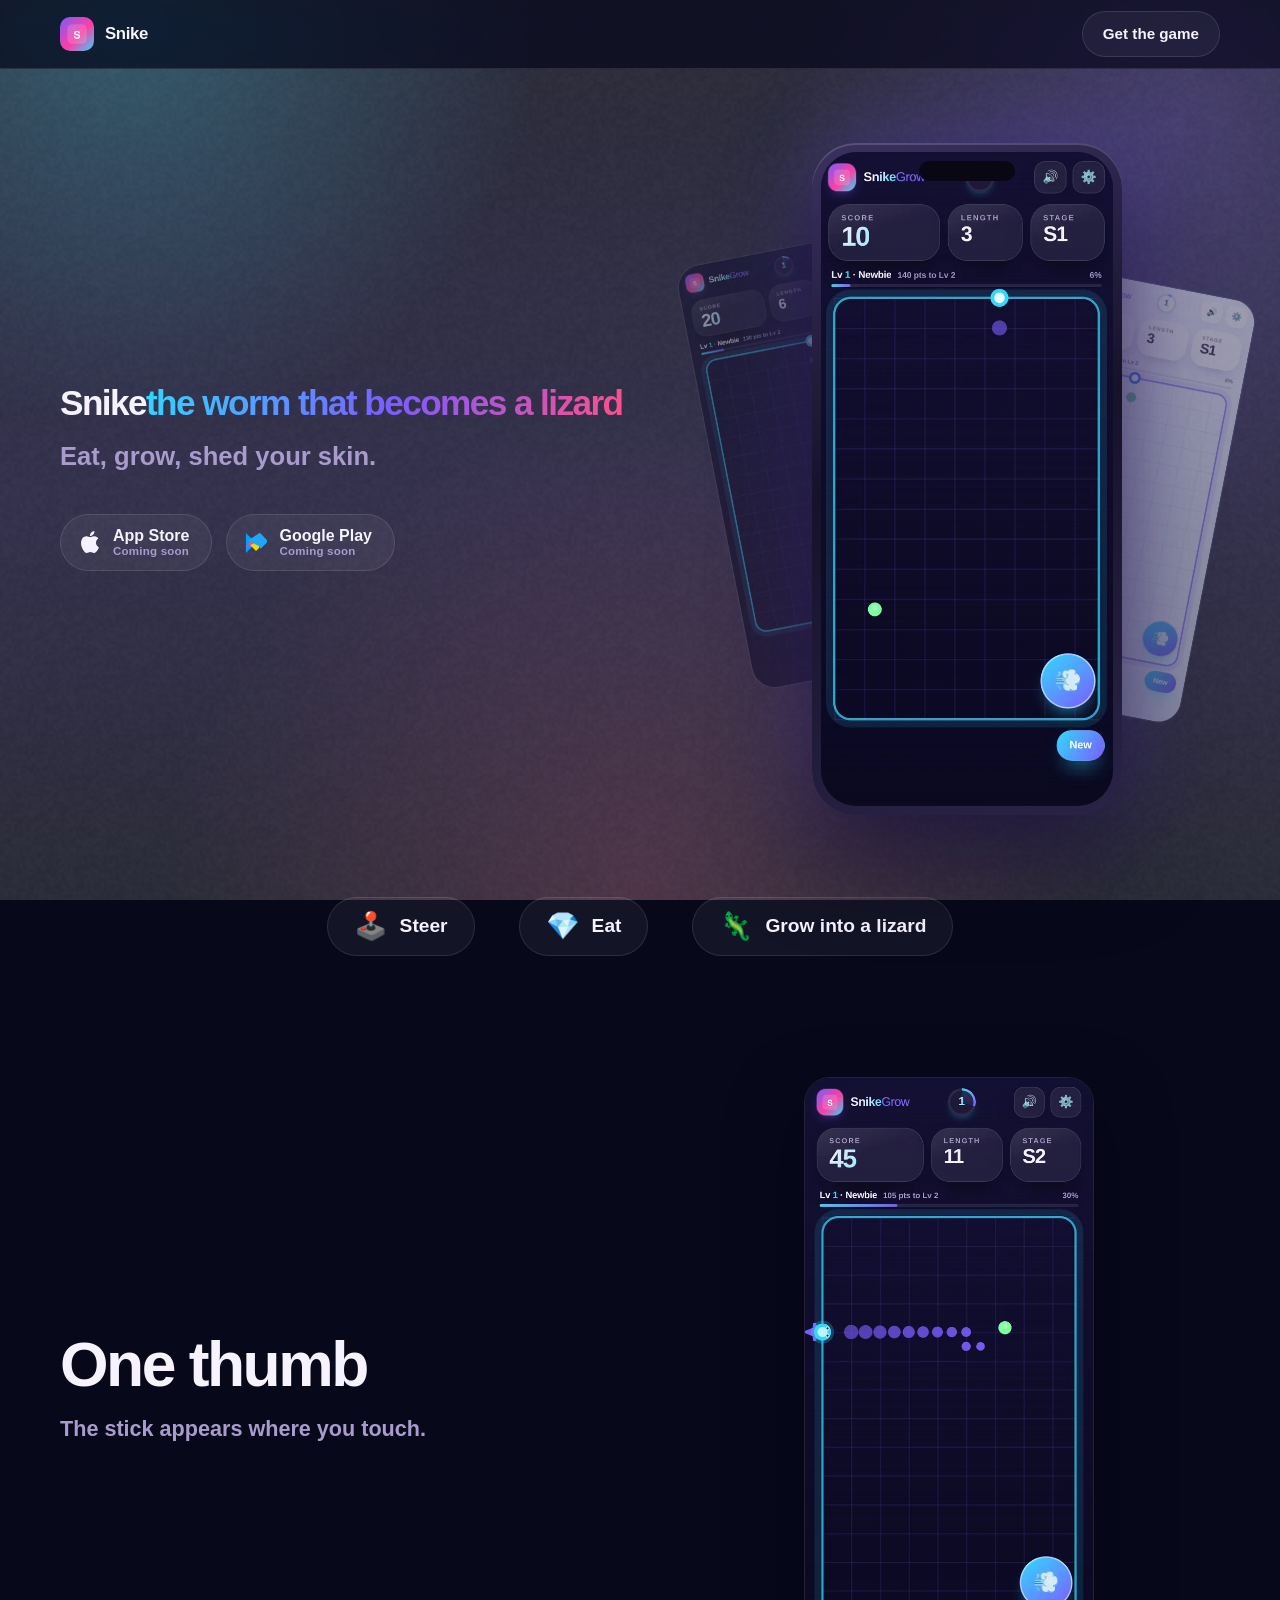
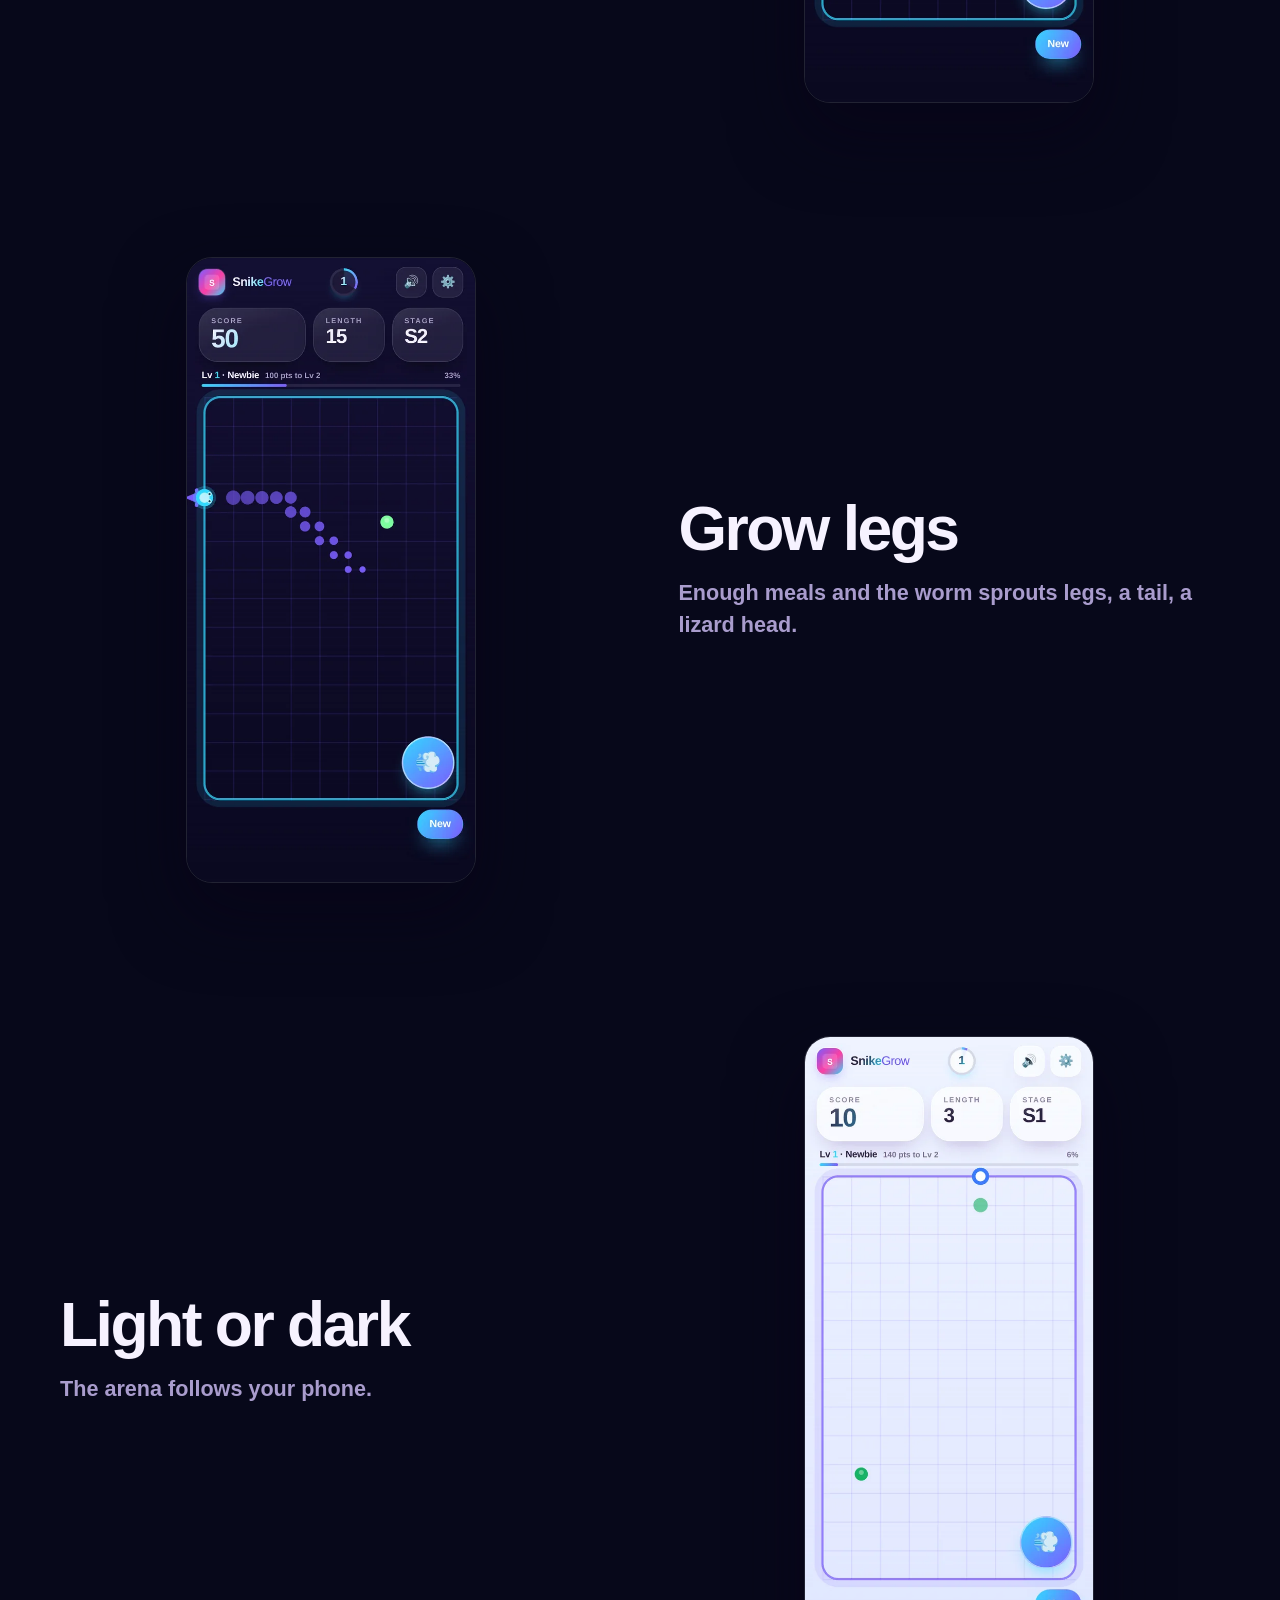
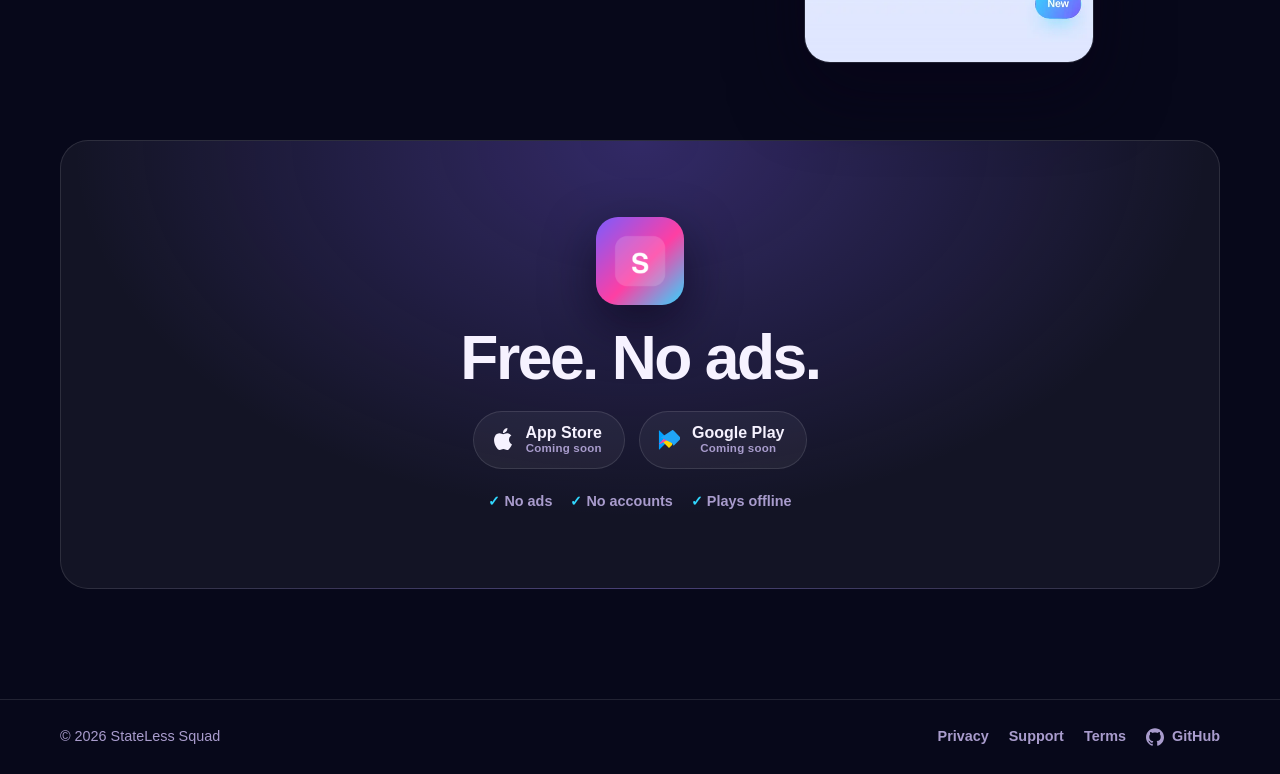
==== index.html @ 3a7db30c "site: publish Snike (from StatelessSquad/snike run 39885429679)" ====
<!doctype html>
<html lang="en" data-theme="dark">
<head>
  <meta charset="utf-8">
  <meta name="viewport" content="width=device-width, initial-scale=1, viewport-fit=cover">
  <meta name="color-scheme" content="dark">
  <title>Snike — Eat, grow, shed your skin.</title>
  <meta name="description" content="Snike. Guide a worm through the dark. Eat light to grow — and by stages sprout legs, a tail and a lizard&#39;s head. Fully offline, no accounts, no ads.">
  <meta name="keywords" content="snake game, worm, lizard, grow, arcade, offline game">
  <link rel="canonical" href="https://statelesssquad.github.io/snike-public/">
  <meta property="og:type" content="website">
  <meta property="og:title" content="Snike — Eat, grow, shed your skin.">
  <meta property="og:description" content="Snike. Guide a worm through the dark. Eat light to grow — and by stages sprout legs, a tail and a lizard&#39;s head. Fully offline, no accounts, no ads.">
  <meta property="og:image" content="https://statelesssquad.github.io/snike-public/assets/og.png">
  <meta property="og:url" content="https://statelesssquad.github.io/snike-public/">
  <meta name="twitter:card" content="summary_large_image">
  <meta name="theme-color" content="#07081a">
  <meta name="apple-mobile-web-app-title" content="Snike">
  <link rel="manifest" href="manifest.webmanifest">
  <link rel="icon" href="assets/favicon.png">
  <link rel="apple-touch-icon" href="assets/icon.png">
  <link rel="preload" as="image" href="assets/shots/hero.webp">
  <link rel="stylesheet" href="assets/style.css">
  <script type="application/ld+json">{"@context":"https://schema.org","@type":"VideoGame","name":"Snike","description":"Snike. Guide a worm through the dark. Eat light to grow — and by stages sprout legs, a tail and a lizard's head. Fully offline, no accounts, no ads.","genre":"Action","url":"https://statelesssquad.github.io/snike-public/","image":"https://statelesssquad.github.io/snike-public/assets/og.png","author":{"@type":"Organization","name":"StateLess Squad","url":"https://github.com/StatelessSquad"},"gamePlatform":["iOS","Android","Web browser"],"applicationCategory":"Game","offers":{"@type":"Offer","price":"0","priceCurrency":"USD"}}</script>
</head>
<body>
  <svg width="0" height="0" style="position:absolute" aria-hidden="true" focusable="false">
<symbol id="mark-apple" viewBox="0 0 24 24"><path fill="currentColor" d="M12.152 6.896c-.948 0-2.415-1.078-3.96-1.04-2.04.027-3.91 1.183-4.961 3.014-2.117 3.675-.546 9.103 1.519 12.09 1.013 1.454 2.208 3.09 3.792 3.039 1.52-.065 2.09-.987 3.935-.987 1.831 0 2.35.987 3.96.948 1.637-.026 2.676-1.48 3.676-2.948 1.156-1.688 1.636-3.325 1.662-3.415-.039-.013-3.182-1.221-3.22-4.857-.026-3.04 2.48-4.494 2.597-4.559-1.429-2.09-3.623-2.324-4.39-2.376-2-.156-3.675 1.09-4.61 1.09zM15.53 3.83c.843-1.012 1.4-2.427 1.245-3.83-1.207.052-2.662.805-3.532 1.818-.78.896-1.454 2.338-1.273 3.714 1.338.104 2.715-.688 3.559-1.701"/></symbol>
<symbol id="mark-play" viewBox="0 0 24 24"><path fill="#00A0FF" d="M1.1 1.4C1 1.7 1 2.1 1 2.6v18.8c0 .5 0 .9.1 1.2l.1.1L12 12l.1-.1L1.2 1.3l-.1.1z"/><path fill="#FFD400" d="M15.1 8.4l-3.1-3.1-.1.1L4.3 13l.1.1 7.6 7.6 3.1-3.1c.8-.8.8-2 0-2.8l-3-2.7z"/><path fill="#F342A9" d="M15.1 8.4L12 5.3 1.1 16.2c.2.2.4.3.7.5l11.2-6.3 2.1-2z"/><path fill="#20A5F7" d="M15.1 15.2L3.9 9.9c-.3-.2-.5-.3-.7-.5L15 1.6c.9-.8 1.6-.5 2 .1l6.9 6.9c.8.8.8 2 0 2.8l-6.8 6.8z"/></symbol>
<symbol id="mark-web" viewBox="0 0 24 24"><path fill="currentColor" d="M12 2a10 10 0 1 0 0 20 10 10 0 0 0 0-20Zm6.9 6h-3a15.7 15.7 0 0 0-1.4-3.6A8 8 0 0 1 18.9 8ZM12 4.1c.8 1.1 1.5 2.4 1.9 3.9h-3.8c.4-1.5 1.1-2.8 1.9-3.9ZM4.3 14a8.2 8.2 0 0 1 0-4h3.4a16.5 16.5 0 0 0 0 4H4.3Zm.8 2h3a15.7 15.7 0 0 0 1.4 3.6A8 8 0 0 1 5.1 16Zm3-8h-3a8 8 0 0 1 4.4-3.6A15.7 15.7 0 0 0 8.1 8ZM12 19.9c-.8-1.1-1.5-2.4-1.9-3.9h3.8c-.4 1.5-1.1 2.8-1.9 3.9Zm2.3-5.9H9.7a14.7 14.7 0 0 1 0-4h4.6a14.7 14.7 0 0 1 0 4Zm.3 5.6a15.7 15.7 0 0 0 1.4-3.6h3a8 8 0 0 1-4.4 3.6Zm1.7-5.6a16.5 16.5 0 0 0 0-4h3.4a8.2 8.2 0 0 1 0 4h-3.4Z"/></symbol>
<symbol id="mark-github" viewBox="0 0 24 24"><path fill="currentColor" d="M12 .297c-6.63 0-12 5.373-12 12 0 5.303 3.438 9.8 8.205 11.385.6.113.82-.258.82-.577 0-.285-.01-1.04-.015-2.04-3.338.724-4.042-1.61-4.042-1.61C4.422 18.07 3.633 17.7 3.633 17.7c-1.087-.744.084-.729.084-.729 1.205.084 1.838 1.236 1.838 1.236 1.07 1.835 2.809 1.305 3.495.998.108-.776.417-1.305.76-1.605-2.665-.3-5.466-1.332-5.466-5.93 0-1.31.465-2.38 1.235-3.22-.135-.303-.54-1.523.105-3.176 0 0 1.005-.322 3.3 1.23.96-.267 1.98-.399 3-.405 1.02.006 2.04.138 3 .405 2.28-1.552 3.285-1.23 3.285-1.23.645 1.653.24 2.873.12 3.176.765.84 1.23 1.91 1.23 3.22 0 4.61-2.805 5.625-5.475 5.92.42.36.81 1.096.81 2.22 0 1.606-.015 2.896-.015 3.286 0 .315.21.69.825.57C20.565 22.092 24 17.592 24 12.297c0-6.627-5.373-12-12-12"/></symbol>
</svg>
  <div class="aurora" aria-hidden="true"></div>
  <div class="grain" aria-hidden="true"></div>
  <header class="nav">
    <div class="wrap">
      <a class="logo" href="./">
        <img src="assets/icon.png" alt="" width="34" height="34">
        Snike
      </a>
      <a class="btn btn-ghost" href="#get">Get the game</a>
    </div>
  </header>
  <main id="top"><section class="hero">
    <div class="wrap">
      <div class="hero-copy">
        <h1 style="--chars:35">Snike<span class="grad">the worm that becomes a lizard</span></h1>
        <p class="lede">Eat, grow, shed your skin.</p>
        <div class="stores">
    <span class="store"><svg class="mark mark-apple" aria-hidden="true"><use href="#mark-apple"/></svg><span>App Store<small>Coming soon</small></span></span>
    <span class="store"><svg class="mark" aria-hidden="true"><use href="#mark-play"/></svg><span>Google Play<small>Coming soon</small></span></span>
    
  </div>
      </div>
      <div class="hero-media">
        <img class="peek peek-l" src="assets/shots/peek-l.webp" alt="" width="560" height="1214" loading="lazy" decoding="async">
        <img class="peek peek-r" src="assets/shots/peek-r.webp" alt="" width="560" height="1214" loading="lazy" decoding="async">
        <div class="phone">
          <span class="notch" aria-hidden="true"></span>
          <img class="screen" src="assets/shots/hero.webp" alt="Snike" width="560" height="1214" fetchpriority="high">
        </div>
      </div>
    </div>
  </section><section class="rules" aria-label="How to play">
    <div class="wrap">
      <div class="rule reveal"><span aria-hidden="true">🕹️</span> Steer</div><div class="rule reveal"><span aria-hidden="true">💎</span> Eat</div><div class="rule reveal"><span aria-hidden="true">🦎</span> Grow into a lizard</div>
    </div>
  </section><section class="feature">
      <div class="wrap">
        <div class="feature-copy reveal">
          <h2>One thumb</h2>
          <p>The stick appears where you touch.</p>
        </div>
        <div class="feature-art reveal">
          <div class="single"><img src="assets/shots/arena.webp" alt="One thumb" width="560" height="1214" loading="lazy" decoding="async"></div>
        </div>
      </div>
    </section><section class="feature feature-flip">
      <div class="wrap">
        <div class="feature-copy reveal">
          <h2>Grow legs</h2>
          <p>Enough meals and the worm sprouts legs, a tail, a lizard head.</p>
        </div>
        <div class="feature-art reveal">
          <div class="single"><img src="assets/shots/lizard3.webp" alt="Grow legs" width="560" height="1214" loading="lazy" decoding="async"></div>
        </div>
      </div>
    </section><section class="feature">
      <div class="wrap">
        <div class="feature-copy reveal">
          <h2>Light or dark</h2>
          <p>The arena follows your phone.</p>
        </div>
        <div class="feature-art reveal">
          <div class="single"><img src="assets/shots/light.webp" alt="Light or dark" width="560" height="1214" loading="lazy" decoding="async"></div>
        </div>
      </div>
    </section><section id="get" class="get">
    <div class="wrap reveal">
      <img src="assets/icon.png" alt="" width="88" height="88">
      <h2>Free. No ads.</h2>
      
      <div class="stores">
    <span class="store"><svg class="mark mark-apple" aria-hidden="true"><use href="#mark-apple"/></svg><span>App Store<small>Coming soon</small></span></span>
    <span class="store"><svg class="mark" aria-hidden="true"><use href="#mark-play"/></svg><span>Google Play<small>Coming soon</small></span></span>
    
  </div>
      <ul class="promises"><li>No ads</li><li>No accounts</li><li>Plays offline</li></ul>
    </div>
  </section></main>
  <footer>
    <div class="wrap">
      <span>&copy; 2026 StateLess Squad</span>
      <nav aria-label="Legal">
        <a href="privacy/">Privacy</a>
        <a href="support/">Support</a>
        <a href="terms/">Terms</a>
        <a href="https://github.com/StatelessSquad/snike-public"><svg class="mark" aria-hidden="true"><use href="#mark-github"/></svg>GitHub</a>
      </nav>
    </div>
  </footer>
  <script src="assets/app.js" defer></script>
</body>
</html>
---- assets/style.css ----
/* The product page — StateLess-Cube's public page, as a template.
 *
 * The same lessons as the games apply: no blur filters on big surfaces, no
 * animated shadows, motion on the compositor only (transform / opacity).
 * The generator writes the game's colours into the tokens at the top.
 */

:root {
  --accent: #31d8ff;
  --accent2: #7c5cff;
  --accent3: #ff4f8b;
  --grad: linear-gradient(110deg, var(--accent), var(--accent2) 52%, var(--accent3));
  --radius: 28px;
  --ease: cubic-bezier(0.2, 0.8, 0.2, 1);
  --max: 1160px;
  --pad: clamp(20px, 5vw, 40px);
  --bg: #07081a;
  --bg2: #141038;
  --surface: rgba(255, 255, 255, 0.05);
  --surface-2: rgba(255, 255, 255, 0.1);
  --border: rgba(255, 255, 255, 0.11);
  --text: #f6f2ff;
  --text-2: #ddd6f3;
  --muted: #a99ccd;
  --shadow: rgba(8, 4, 24, 0.6);
  --phone: linear-gradient(160deg, #3b3160, #16122a 45%, #2a2347);
  --glow: 32%;
  --grain: 0.3;
  color-scheme: dark;
}

* {
  box-sizing: border-box;
  margin: 0;
  padding: 0;
}

html {
  scroll-behavior: smooth;
  overflow-x: clip;
}

body {
  font-family:
    ui-rounded, "SF Pro Rounded", -apple-system, BlinkMacSystemFont, "Segoe UI", Inter, Roboto, Arial,
    sans-serif;
  background: var(--bg);
  color: var(--text);
  line-height: 1.5;
  -webkit-font-smoothing: antialiased;
  overflow-x: hidden;
}

img,
video,
svg {
  display: block;
  max-width: 100%;
}

img {
  height: auto;
}

a {
  color: inherit;
  text-decoration: none;
}

/* -- ambient backdrop (gradients only, no blur filters) ------------------ */

.aurora {
  position: fixed;
  inset: 0;
  z-index: -2;
  pointer-events: none;
  background:
    radial-gradient(
      52vw 52vw at 10% 2%,
      color-mix(in srgb, var(--accent) var(--glow), transparent),
      transparent 62%
    ),
    radial-gradient(
      48vw 48vw at 92% 14%,
      color-mix(in srgb, var(--accent2) var(--glow), transparent),
      transparent 64%
    ),
    radial-gradient(
      56vw 56vw at 50% 98%,
      color-mix(in srgb, var(--accent3) calc(var(--glow) * 0.6), transparent),
      transparent 66%
    ),
    linear-gradient(180deg, var(--bg), var(--bg2) 55%, var(--bg));
}

.grain {
  position: fixed;
  inset: 0;
  z-index: -1;
  pointer-events: none;
  opacity: var(--grain);
  background-image: url("grain.png");
  background-size: 180px;
}

.wrap {
  width: min(100% - (var(--pad) * 2), var(--max));
  margin-inline: auto;
}

.narrow {
  --max: 760px;
}

/* -- nav ----------------------------------------------------------------- */

.nav {
  position: sticky;
  top: 0;
  z-index: 20;
  background: color-mix(in srgb, var(--bg) 72%, transparent);
  backdrop-filter: saturate(150%) blur(14px);
  -webkit-backdrop-filter: saturate(150%) blur(14px);
  border-bottom: 1px solid var(--border);
}

.nav .wrap {
  display: flex;
  align-items: center;
  justify-content: space-between;
  gap: 16px;
  height: 68px;
}

.logo {
  display: inline-flex;
  align-items: center;
  gap: 11px;
  font-weight: 800;
  font-size: 1.05rem;
  letter-spacing: -0.02em;
}

.logo img {
  border-radius: 10px;
}

.btn {
  display: inline-flex;
  align-items: center;
  gap: 9px;
  padding: 11px 20px;
  border-radius: 999px;
  font-weight: 700;
  font-size: 0.95rem;
  border: 1px solid var(--border);
  background: var(--surface);
  color: var(--text);
  transition:
    transform 0.2s var(--ease),
    background 0.2s var(--ease);
}

.btn:hover {
  transform: translateY(-2px);
  background: var(--surface-2);
}

/* -- store buttons ------------------------------------------------------- */

.stores {
  display: flex;
  flex-wrap: wrap;
  gap: 14px;
}

.store {
  display: inline-flex;
  align-items: center;
  gap: 12px;
  padding: 12px 22px 12px 18px;
  border-radius: 999px;
  border: 1px solid var(--border);
  background: var(--surface);
  font-weight: 700;
  line-height: 1.15;
  transition:
    transform 0.2s var(--ease),
    background 0.2s var(--ease);
}

a.store:hover {
  transform: translateY(-2px);
  background: var(--surface-2);
}

.store small {
  display: block;
  font-weight: 600;
  font-size: 0.72rem;
  letter-spacing: 0.02em;
  color: var(--muted);
}

.mark {
  width: 22px;
  height: 22px;
  flex: none;
}

.mark-apple {
  margin-top: -2px;
}

/* -- hero ---------------------------------------------------------------- */

.hero {
  padding: clamp(36px, 6vw, 74px) 0 clamp(20px, 3vw, 40px);
  overflow-x: clip;
}

.hero .wrap {
  display: grid;
  grid-template-columns: 1fr minmax(280px, 0.86fr);
  align-items: center;
  gap: clamp(28px, 5vw, 70px);
}

.hero-copy {
  min-width: 0;
}

h1 {
  font-size: clamp(2.6rem, 7.4vw, 6rem);
}

/* The wordmark fits its column whatever the name's length: ~0.56em a letter. */
.hero h1 {
  font-size: clamp(2.2rem, min(7.4vw, calc(min(46vw, 560px) / (var(--chars, 8) * 0.56))), 6rem);
  font-weight: 800;
  line-height: 0.94;
  letter-spacing: -0.045em;
  text-wrap: balance;
}

.grad {
  background: var(--grad);
  -webkit-background-clip: text;
  background-clip: text;
  color: transparent;
}

.lede {
  margin-top: 18px;
  font-size: clamp(1.15rem, 2.2vw, 1.6rem);
  font-weight: 600;
  color: var(--muted);
  text-wrap: pretty;
}

.hero .stores {
  margin-top: clamp(26px, 4vw, 38px);
}

.hero-media {
  position: relative;
  display: flex;
  justify-content: center;
}

.phone {
  position: relative;
  width: clamp(230px, 27vw, 310px);
  aspect-ratio: 9 / 19.5;
  border-radius: 44px;
  padding: 9px;
  background: var(--phone);
  box-shadow:
    0 2px 0 rgba(255, 255, 255, 0.16) inset,
    0 40px 90px var(--shadow),
    0 0 90px color-mix(in srgb, var(--accent2) 35%, transparent);
  animation: float 7s ease-in-out infinite;
}

.phone video,
.phone .screen {
  width: 100%;
  height: 100%;
  object-fit: cover;
  object-position: top;
  border-radius: 36px;
  background: var(--bg2);
}

.notch {
  position: absolute;
  top: 18px;
  left: 50%;
  transform: translateX(-50%);
  width: 31%;
  height: 20px;
  border-radius: 999px;
  background: #0a0714;
  z-index: 2;
}

.video-play {
  position: absolute;
  left: 50%;
  bottom: 22px;
  transform: translateX(-50%);
  display: inline-flex;
  align-items: center;
  gap: 8px;
  padding: 10px 18px;
  border: 0;
  border-radius: 999px;
  background: var(--grad);
  color: #fff;
  font: inherit;
  font-weight: 700;
  cursor: pointer;
}

.video-play[hidden] {
  display: none;
}

.peek {
  position: absolute;
  top: 50%;
  width: clamp(130px, 17vw, 200px);
  border-radius: 24px;
  border: 1px solid var(--border);
  opacity: 0.5;
  pointer-events: none;
}

.peek-l {
  left: 0;
  transform: translateY(-54%) rotate(-11deg);
}

.peek-r {
  right: 0;
  transform: translateY(-46%) rotate(11deg);
}

@keyframes float {
  50% {
    transform: translateY(-14px);
  }
}

/* -- the rules, in three words ------------------------------------------- */

.rules {
  padding: clamp(24px, 4vw, 44px) 0;
}

.rules .wrap {
  display: flex;
  flex-wrap: wrap;
  justify-content: center;
  gap: clamp(14px, 4vw, 44px);
}

.rule {
  display: inline-flex;
  align-items: center;
  gap: 12px;
  padding: 14px 26px;
  border-radius: 999px;
  border: 1px solid var(--border);
  background: var(--surface);
  font-size: clamp(1rem, 2vw, 1.2rem);
  font-weight: 700;
}

.rule span {
  font-size: 1.4em;
  line-height: 1;
}

/* -- feature blocks ------------------------------------------------------ */

.feature {
  padding: clamp(44px, 6vw, 84px) 0;
}

.feature .wrap {
  display: grid;
  grid-template-columns: 1fr 1fr;
  align-items: center;
  gap: clamp(30px, 6vw, 80px);
}

.feature-flip .feature-copy {
  order: 2;
}

h2 {
  font-size: clamp(2rem, 5.4vw, 3.9rem);
  font-weight: 800;
  line-height: 1;
  letter-spacing: -0.04em;
  text-wrap: balance;
}

.feature-copy p {
  margin-top: 16px;
  font-size: clamp(1.05rem, 2vw, 1.35rem);
  font-weight: 600;
  color: var(--muted);
}

.feature-art {
  display: flex;
  justify-content: center;
  min-width: 0;
}

.single img,
.fan img {
  border-radius: 26px;
  border: 1px solid var(--border);
  box-shadow: 0 30px 70px var(--shadow);
}

.single img {
  width: clamp(210px, 25vw, 290px);
}

.fan {
  position: relative;
  display: flex;
  justify-content: center;
  align-items: center;
  max-width: 100%;
}

/* The overlap is margin, not transform, so the row really is this narrow. */
.fan img {
  width: clamp(132px, 15.5vw, 195px);
}

.fan img:first-child {
  transform: rotate(-9deg);
  margin-right: clamp(-54px, -4.2vw, -30px);
  z-index: 1;
}

.fan img:nth-child(2) {
  position: relative;
  z-index: 3;
}

.fan img:last-child {
  transform: rotate(9deg);
  margin-left: clamp(-54px, -4.2vw, -30px);
  z-index: 2;
}

.section-title {
  font-size: clamp(1.6rem, 3.6vw, 2.6rem);
  text-align: center;
  margin-bottom: clamp(20px, 3vw, 32px);
}

/* -- the worlds shelf ---------------------------------------------------- */

.worlds {
  padding: clamp(20px, 4vw, 40px) 0 clamp(50px, 8vw, 90px);
}

.shelf {
  display: grid;
  grid-template-columns: repeat(var(--narrow, 3), 1fr);
  gap: 12px;
}

@media (min-width: 1000px) {
  .shelf {
    grid-template-columns: repeat(var(--wide, 9), 1fr);
  }
}

.world {
  display: flex;
  flex-direction: column;
  align-items: center;
  gap: 10px;
  padding: 18px 10px;
  border-radius: 22px;
  border: 1px solid var(--border);
  background: var(--surface);
  font-weight: 700;
  font-size: 0.95rem;
  text-align: center;
  transition:
    transform 0.2s var(--ease),
    background 0.2s var(--ease);
}

.world:hover {
  transform: translateY(-4px);
  background: var(--surface-2);
}

.dot {
  display: grid;
  place-items: center;
  width: 46px;
  height: 46px;
  border-radius: 15px;
  font-size: 1.3rem;
  color: #130d24;
  box-shadow: 0 8px 20px var(--shadow);
}

/* -- modes ----------------------------------------------------------------- */

.modes {
  padding: clamp(30px, 5vw, 60px) 0;
}

.mode-grid {
  display: grid;
  grid-template-columns: repeat(auto-fit, minmax(220px, 1fr));
  gap: 14px;
}

.mode {
  padding: 24px;
  border-radius: var(--radius);
  border: 1px solid var(--border);
  background: var(--surface);
}

.mode-icon {
  font-size: 2rem;
}

.mode h3 {
  margin-top: 10px;
  font-size: 1.25rem;
  letter-spacing: -0.02em;
}

.mode p {
  margin-top: 6px;
  color: var(--muted);
  font-weight: 600;
}

/* -- get it -------------------------------------------------------------- */

.get {
  padding: 0 0 clamp(60px, 9vw, 110px);
}

.get .wrap {
  display: flex;
  flex-direction: column;
  align-items: center;
  gap: 22px;
  padding: clamp(42px, 7vw, 76px) var(--pad);
  border-radius: var(--radius);
  border: 1px solid var(--border);
  background:
    radial-gradient(70% 120% at 50% 0%, color-mix(in srgb, var(--accent2) 30%, transparent), transparent 70%),
    var(--surface);
  text-align: center;
}

.get img {
  border-radius: 22px;
  box-shadow: 0 20px 50px var(--shadow);
}

.get-line {
  margin-top: -8px;
  color: var(--muted);
  font-weight: 600;
  font-size: 1.1rem;
}

.get .stores {
  justify-content: center;
}

.promises {
  display: flex;
  flex-wrap: wrap;
  justify-content: center;
  gap: 8px 18px;
  list-style: none;
  color: var(--muted);
  font-weight: 700;
  font-size: 0.9rem;
}

.promises li::before {
  content: "✓ ";
  color: var(--accent);
}

/* -- questions and the legal pages ------------------------------------------ */

.faq {
  padding: 0 0 clamp(50px, 8vw, 90px);
}

.faq .wrap {
  max-width: 760px;
}

details {
  border-bottom: 1px solid var(--border);
  padding: 16px 0;
}

summary {
  cursor: pointer;
  font-weight: 750;
  font-size: 1.05rem;
  list-style: none;
}

summary::-webkit-details-marker {
  display: none;
}

summary::after {
  content: "+";
  float: right;
  color: var(--muted);
  font-weight: 600;
}

details[open] summary::after {
  content: "−";
}

details p {
  margin-top: 8px;
  color: var(--muted);
  font-weight: 550;
}

.legal {
  padding: clamp(40px, 7vw, 90px) 0 clamp(60px, 9vw, 110px);
}

.legal h1 {
  font-size: clamp(2.2rem, 6vw, 3.6rem);
}

.legal h2 {
  font-size: 1.35rem;
  letter-spacing: -0.02em;
  margin-top: 34px;
}

.legal p,
.legal li {
  margin-top: 10px;
  color: var(--text-2);
  font-size: 1.02rem;
  max-width: 66ch;
}

.legal ul {
  padding-left: 1.2em;
}

.legal a,
.legal summary + p a {
  color: var(--accent);
  font-weight: 700;
  text-decoration: underline;
  text-underline-offset: 3px;
}

.legal details {
  margin-top: 6px;
}

.eyebrow {
  font-size: 0.78rem;
  font-weight: 800;
  letter-spacing: 0.14em;
  text-transform: uppercase;
  color: var(--muted);
  margin-bottom: 12px;
}

/* -- footer -------------------------------------------------------------- */

footer {
  border-top: 1px solid var(--border);
  padding: 26px 0;
  color: var(--muted);
  font-size: 0.9rem;
}

footer .wrap {
  display: flex;
  align-items: center;
  justify-content: space-between;
  gap: 16px;
}

footer nav {
  display: flex;
  flex-wrap: wrap;
  gap: 8px 20px;
}

footer a {
  display: inline-flex;
  align-items: center;
  gap: 8px;
  font-weight: 700;
}

footer a:hover {
  color: var(--text);
}

footer .mark {
  width: 18px;
  height: 18px;
}

a:focus-visible,
button:focus-visible,
summary:focus-visible {
  outline: 2px solid var(--accent);
  outline-offset: 3px;
  border-radius: 8px;
}

/* -- reveal on scroll (only hidden when JS can bring it back) ------------ */

.js .reveal {
  opacity: 0;
  transform: translateY(20px);
}

.js .reveal.in {
  opacity: 1;
  transform: none;
  transition:
    opacity 0.7s var(--ease),
    transform 0.7s var(--ease);
}

/* -- narrow screens ------------------------------------------------------ */

@media (max-width: 900px) {
  .hero .wrap,
  .feature .wrap {
    grid-template-columns: 1fr;
    text-align: center;
  }

  .hero .stores,
  .rules .wrap {
    justify-content: center;
  }

  .hero-copy {
    display: flex;
    flex-direction: column;
    align-items: center;
  }

  .hero h1 {
    font-size: clamp(2rem, calc((100vw - 48px) / (var(--chars, 8) * 0.56)), 4.4rem);
  }

  .hero-media {
    margin-top: 10px;
  }

  .feature-flip .feature-copy {
    order: 0;
  }

  .phone {
    width: clamp(240px, 62vw, 300px);
  }

  .peek {
    width: clamp(120px, 30vw, 170px);
  }

  .single img {
    width: clamp(200px, 58vw, 280px);
  }

  .fan img {
    width: 30vw;
    max-width: 180px;
  }

  .fan img:first-child {
    margin-right: -6vw;
  }

  .fan img:last-child {
    margin-left: -6vw;
  }

  footer .wrap {
    flex-direction: column;
  }
}

@media (max-width: 420px) {
  .peek {
    display: none;
  }

  .rules .wrap {
    gap: 9px;
  }

  .rule {
    padding: 12px 15px;
    gap: 7px;
    font-size: 0.95rem;
  }

  .rule span {
    font-size: 1.2em;
  }

  .store {
    flex: 1 1 100%;
    justify-content: center;
  }
}

@media (prefers-reduced-motion: reduce) {
  html {
    scroll-behavior: auto;
  }

  .phone {
    animation: none;
  }

  * {
    transition-duration: 0.01ms !important;
  }
}
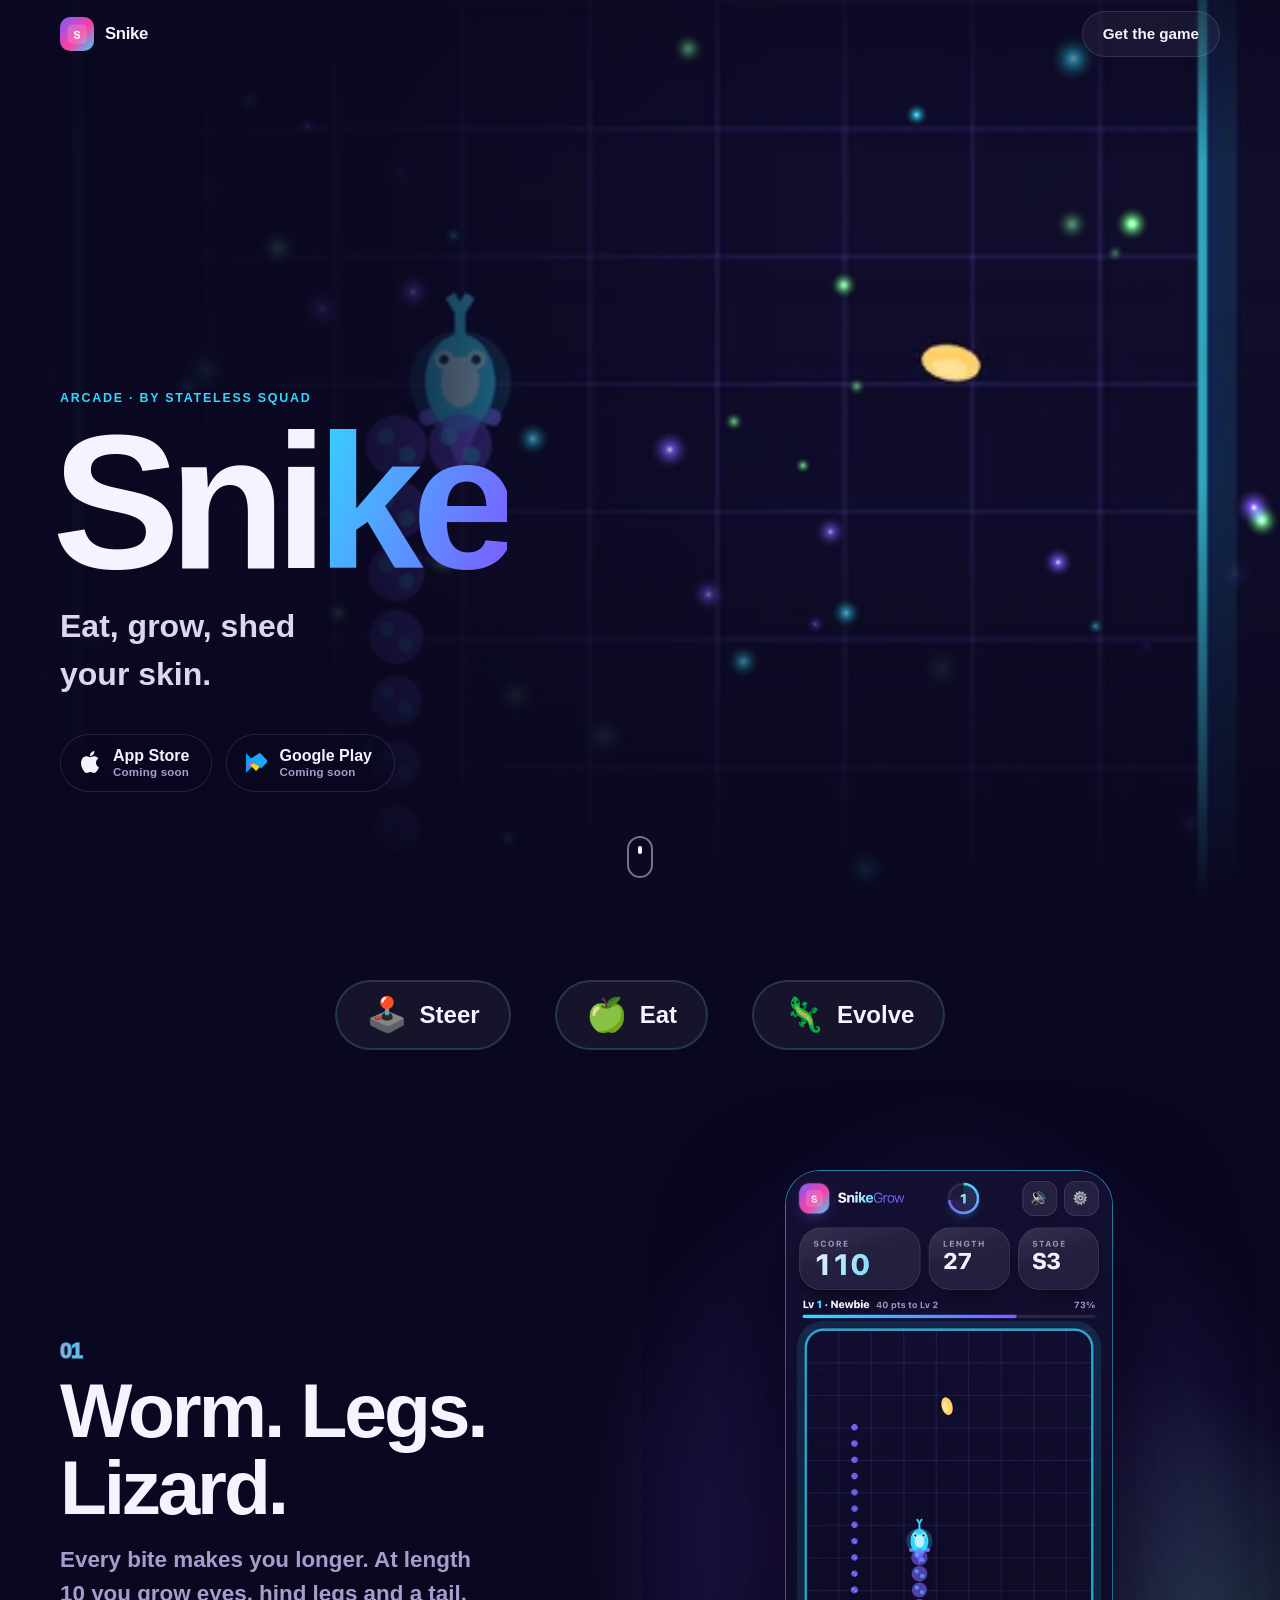
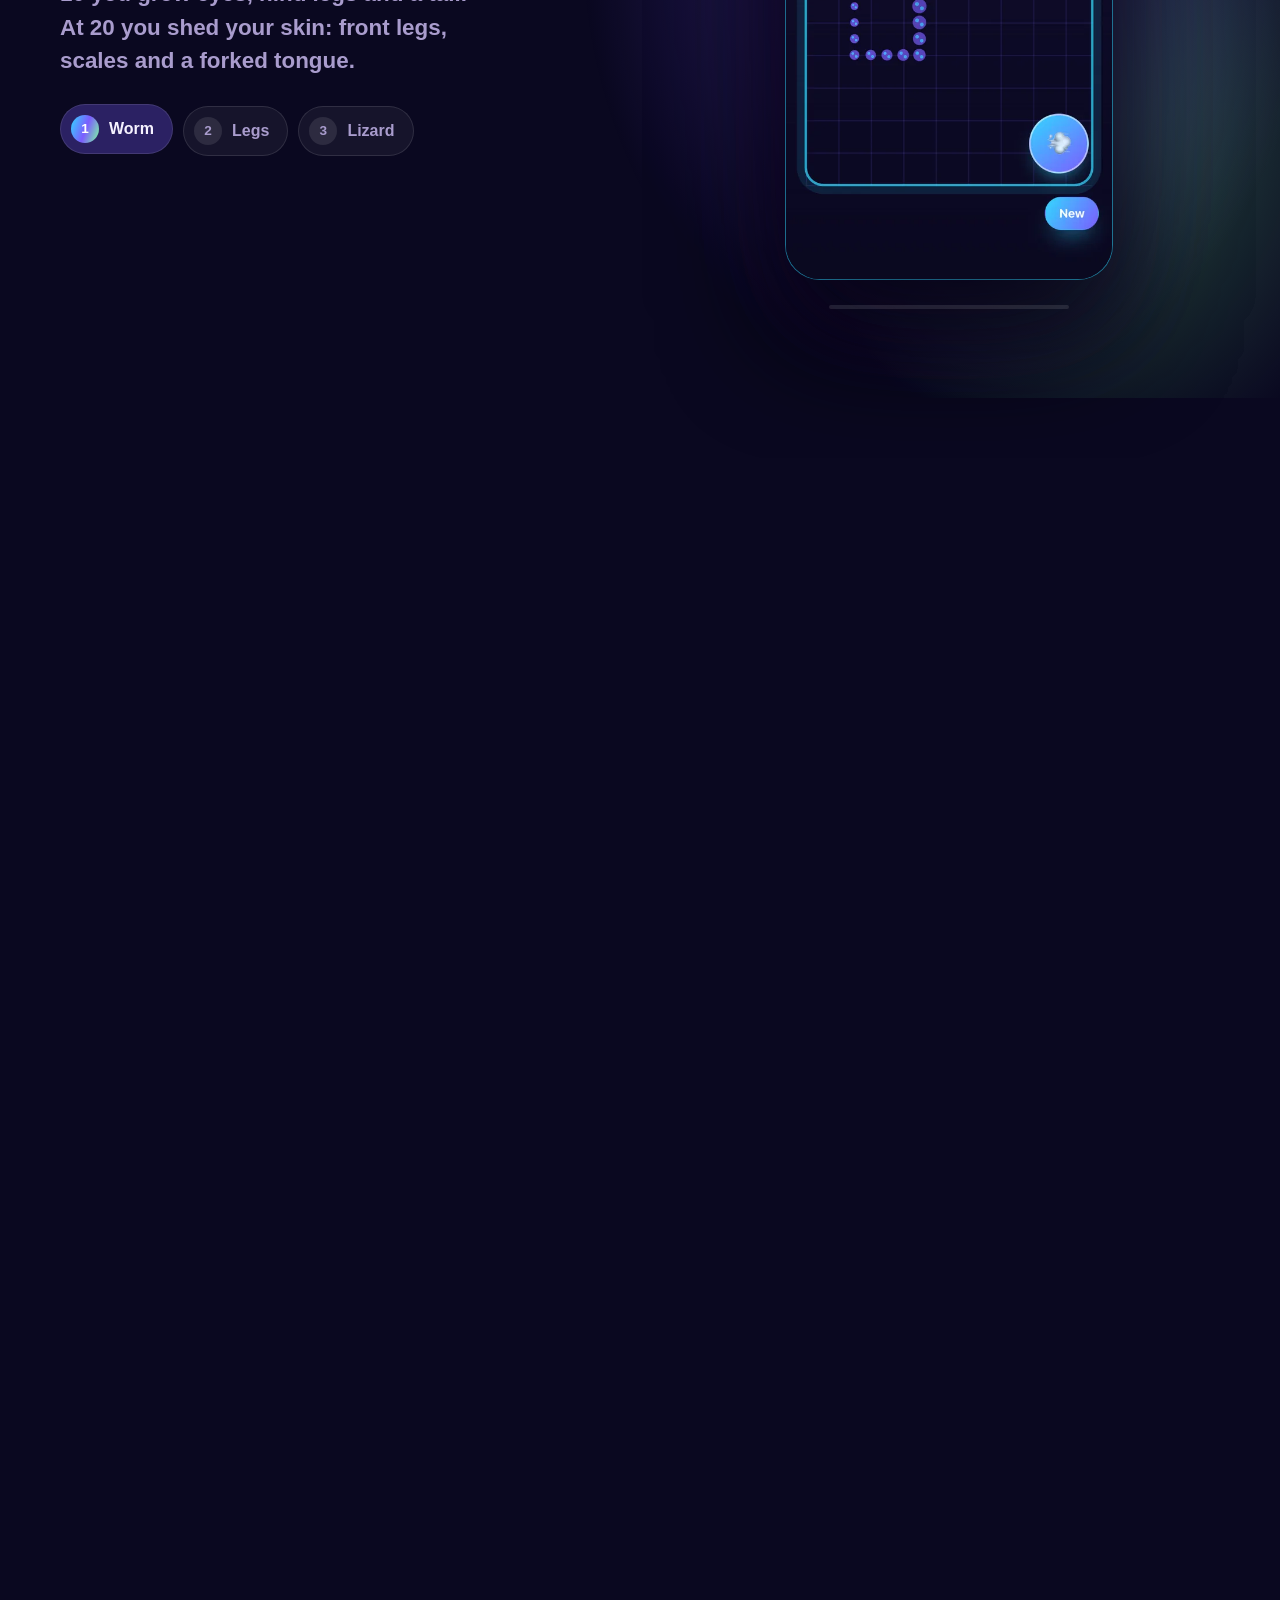
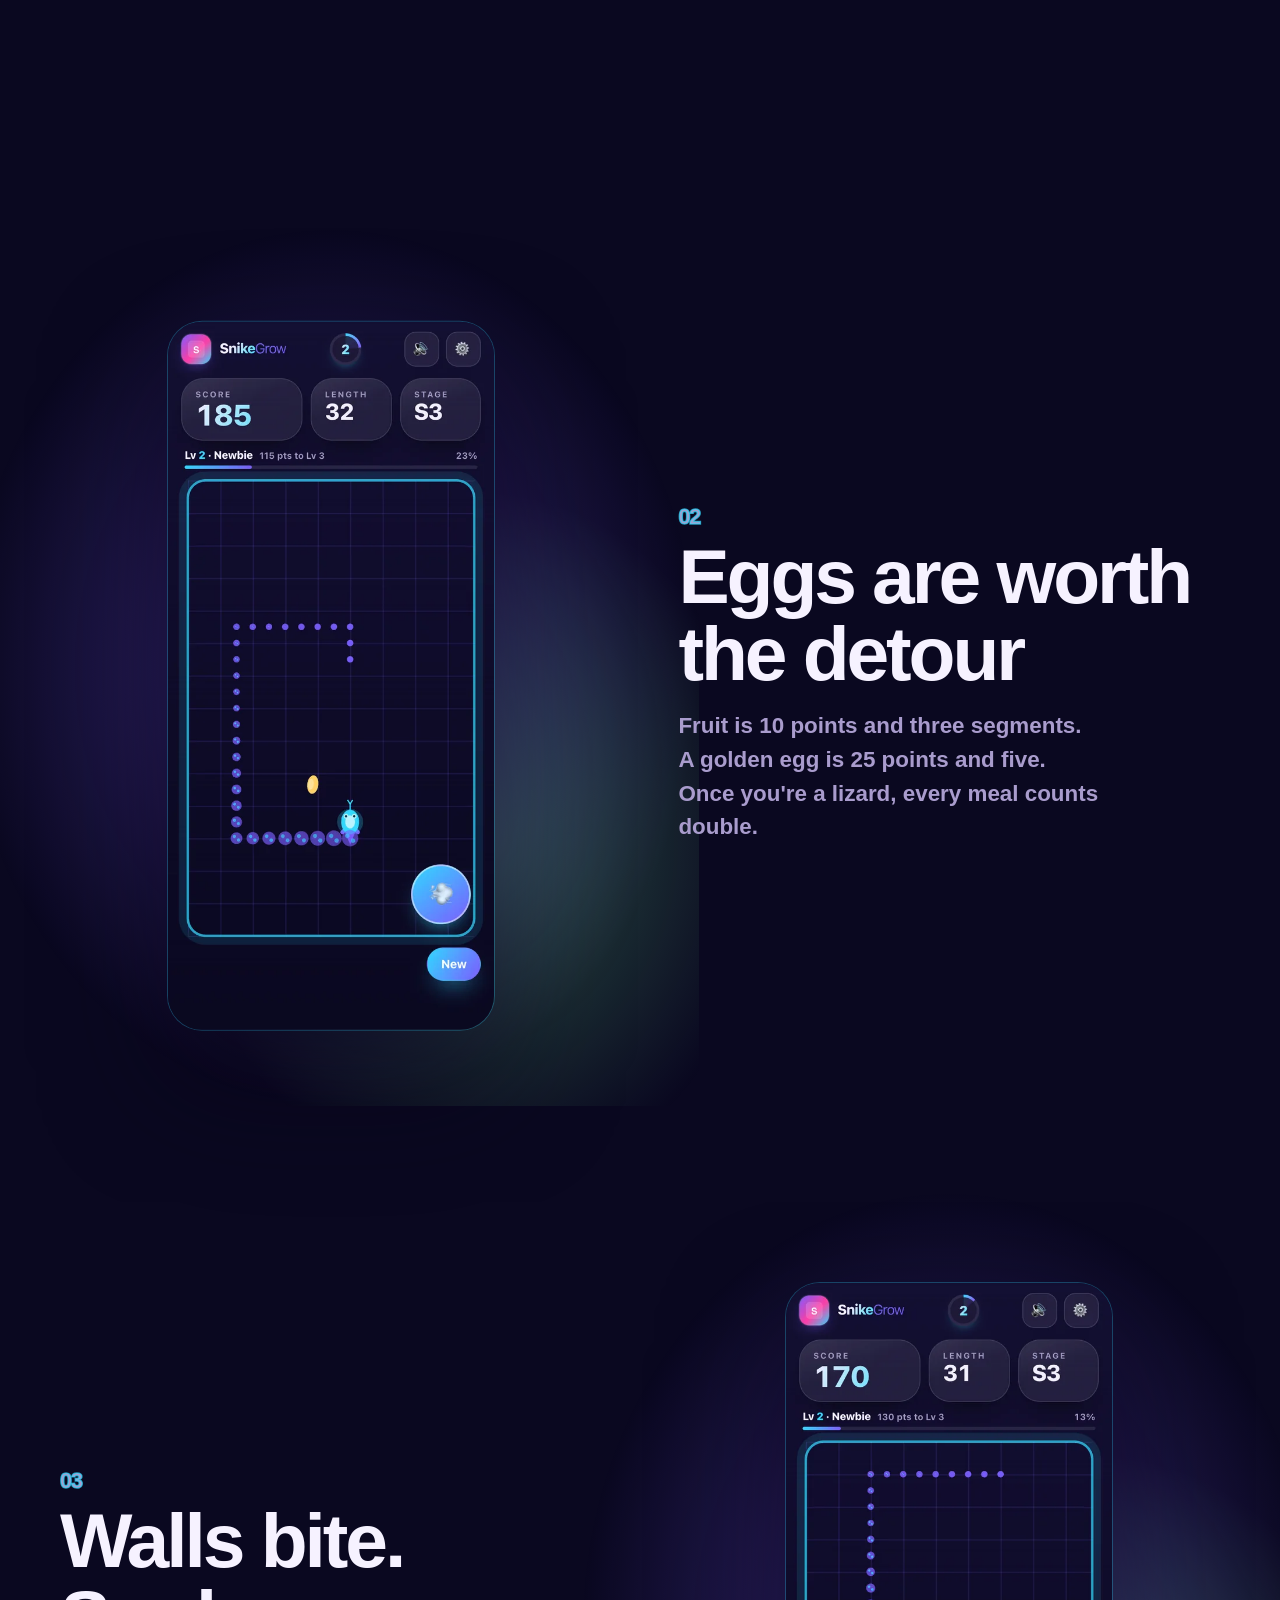
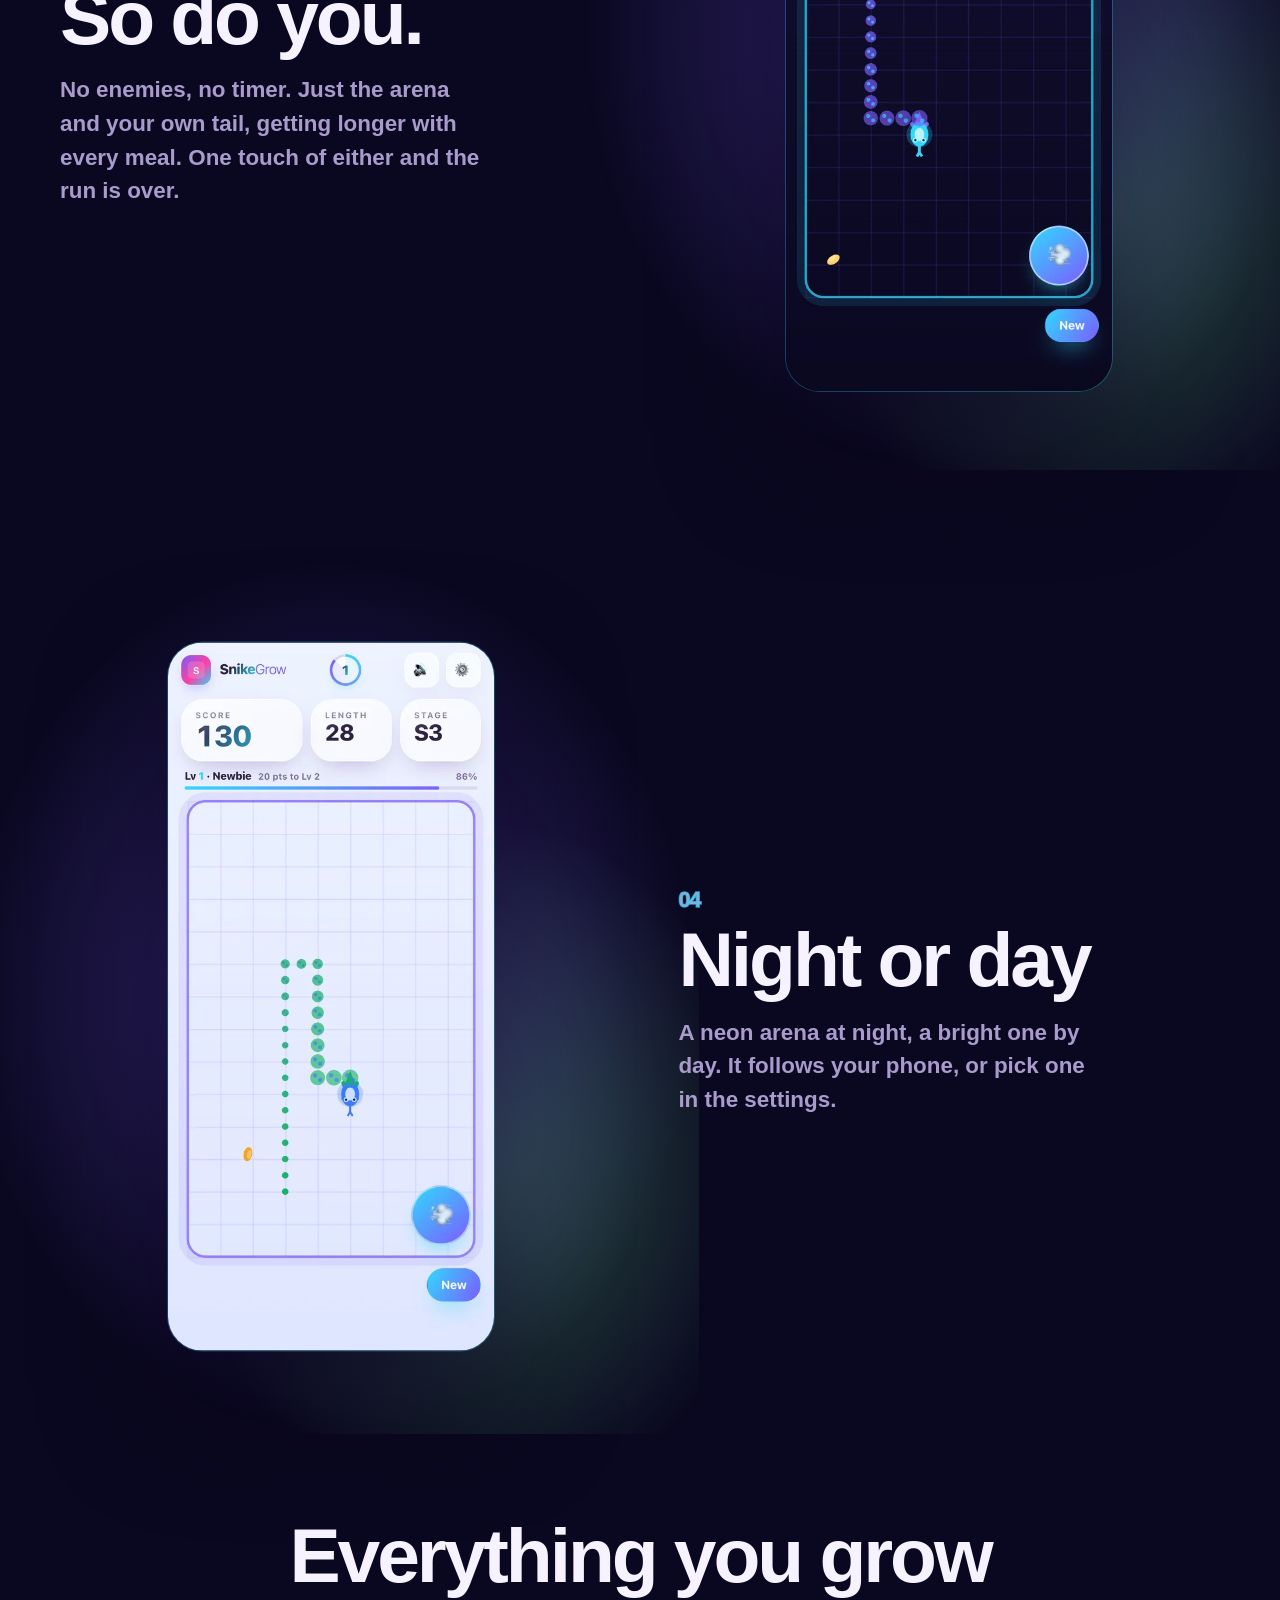
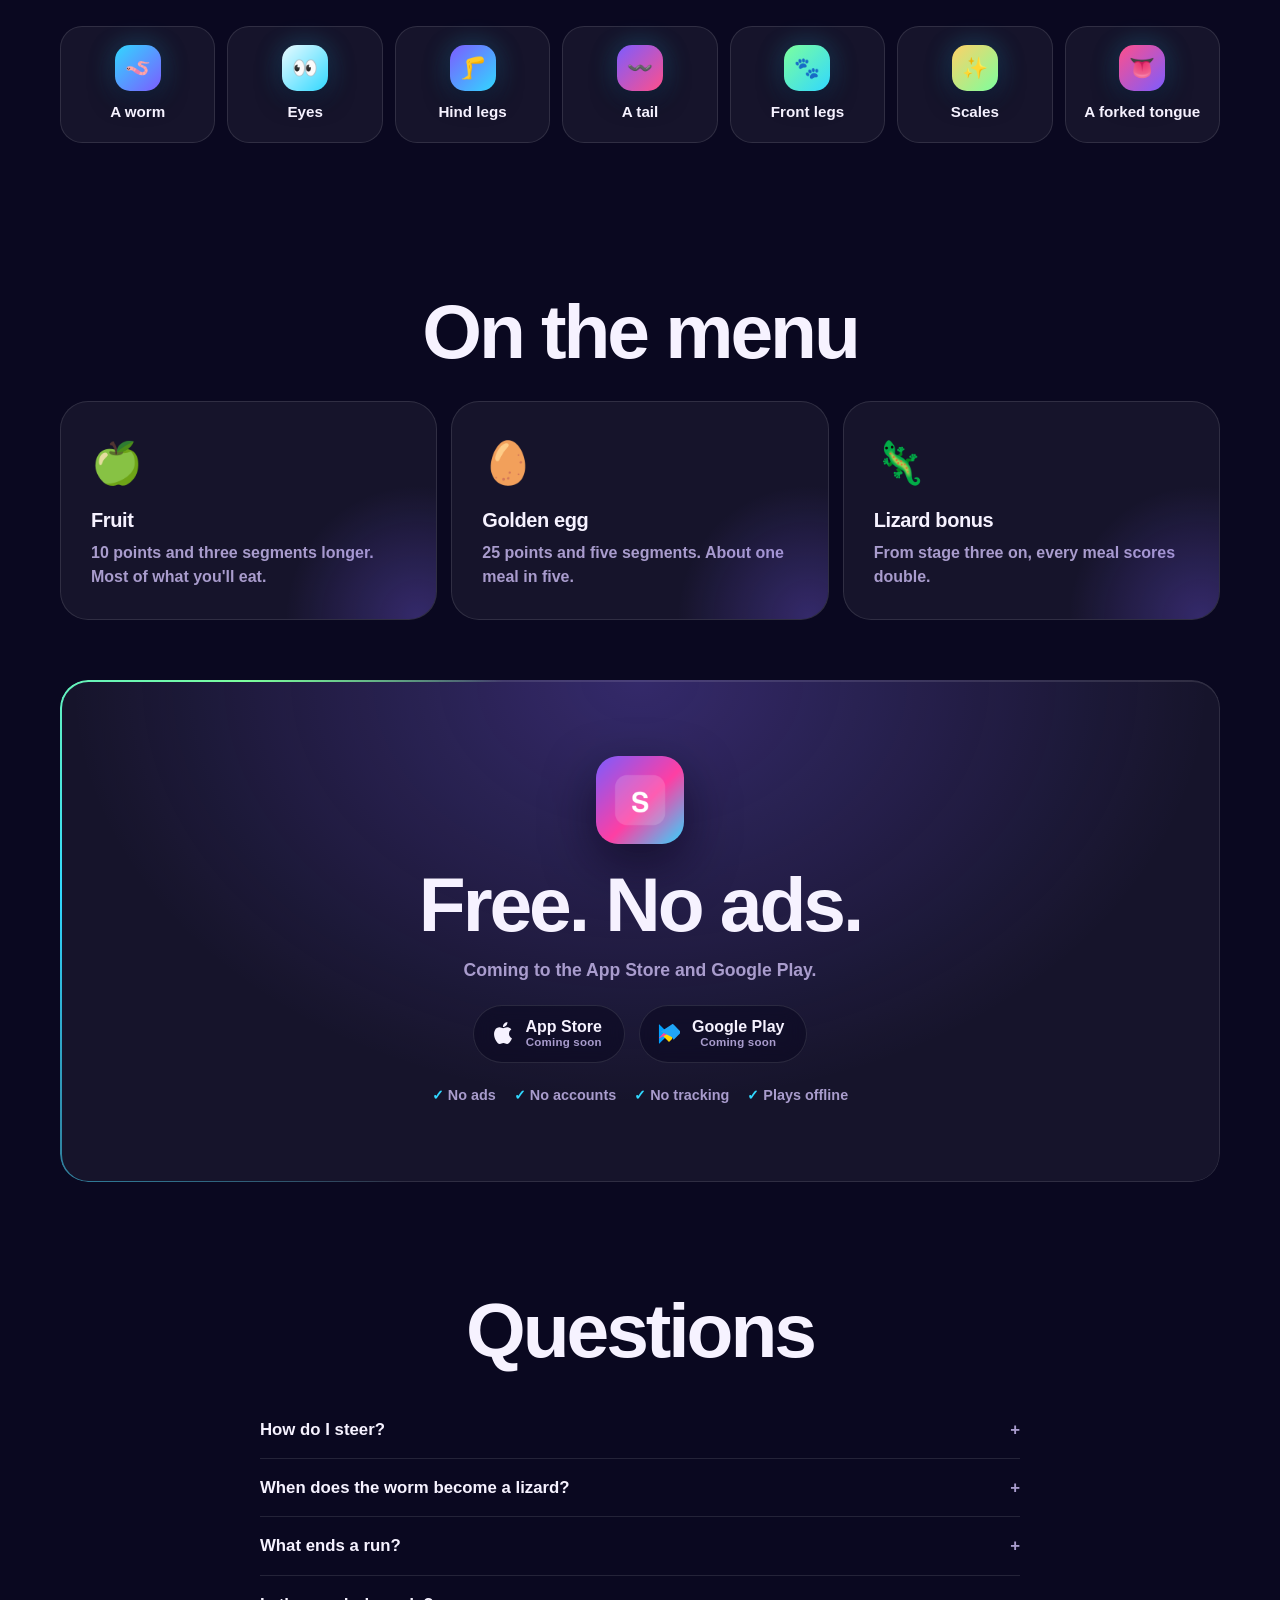
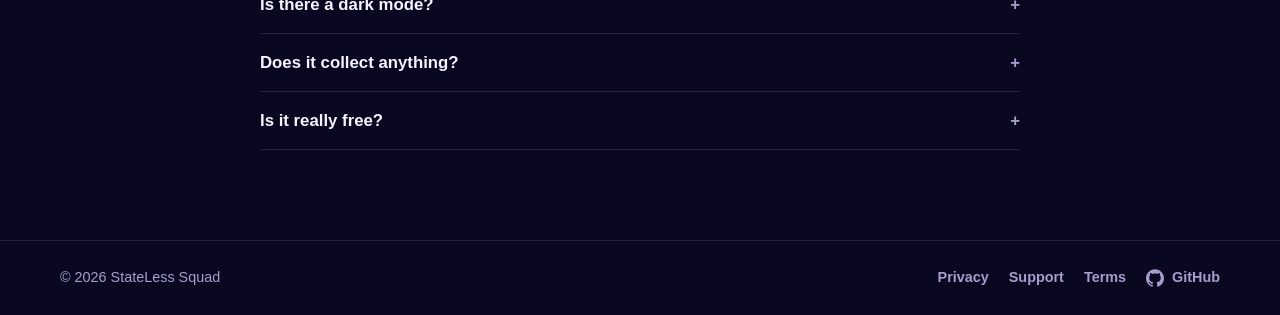
==== commit 35bea3aa: "site: publish Snike" ====
--- a/index.html
+++ b/index.html
@@ -5,25 +5,25 @@
   <meta name="viewport" content="width=device-width, initial-scale=1, viewport-fit=cover">
   <meta name="color-scheme" content="dark">
   <title>Snike — Eat, grow, shed your skin.</title>
-  <meta name="description" content="Snike. Guide a worm through the dark. Eat light to grow — and by stages sprout legs, a tail and a lizard&#39;s head. Fully offline, no accounts, no ads.">
-  <meta name="keywords" content="snake game, worm, lizard, grow, arcade, offline game">
+  <meta name="description" content="A snake game where you grow up. Eat fruit and golden eggs, sprout legs at length 10, and shed your skin into a lizard at 20. No ads, no accounts, plays offline.">
+  <meta name="keywords" content="snake game, classic snake, worm game, lizard, arcade, one thumb, offline game, no ads">
   <link rel="canonical" href="https://statelesssquad.github.io/snike-public/">
   <meta property="og:type" content="website">
   <meta property="og:title" content="Snike — Eat, grow, shed your skin.">
-  <meta property="og:description" content="Snike. Guide a worm through the dark. Eat light to grow — and by stages sprout legs, a tail and a lizard&#39;s head. Fully offline, no accounts, no ads.">
+  <meta property="og:description" content="A snake game where you grow up. Eat fruit and golden eggs, sprout legs at length 10, and shed your skin into a lizard at 20. No ads, no accounts, plays offline.">
   <meta property="og:image" content="https://statelesssquad.github.io/snike-public/assets/og.png">
   <meta property="og:url" content="https://statelesssquad.github.io/snike-public/">
   <meta name="twitter:card" content="summary_large_image">
-  <meta name="theme-color" content="#07081a">
+  <meta name="theme-color" content="#0a0820">
   <meta name="apple-mobile-web-app-title" content="Snike">
   <link rel="manifest" href="manifest.webmanifest">
   <link rel="icon" href="assets/favicon.png">
   <link rel="apple-touch-icon" href="assets/icon.png">
-  <link rel="preload" as="image" href="assets/shots/hero.webp">
+  
   <link rel="stylesheet" href="assets/style.css">
-  <script type="application/ld+json">{"@context":"https://schema.org","@type":"VideoGame","name":"Snike","description":"Snike. Guide a worm through the dark. Eat light to grow — and by stages sprout legs, a tail and a lizard's head. Fully offline, no accounts, no ads.","genre":"Action","url":"https://statelesssquad.github.io/snike-public/","image":"https://statelesssquad.github.io/snike-public/assets/og.png","author":{"@type":"Organization","name":"StateLess Squad","url":"https://github.com/StatelessSquad"},"gamePlatform":["iOS","Android","Web browser"],"applicationCategory":"Game","offers":{"@type":"Offer","price":"0","priceCurrency":"USD"}}</script>
+  <script type="application/ld+json">{"@context":"https://schema.org","@type":"VideoGame","name":"Snike","description":"A snake game where you grow up. Eat fruit and golden eggs, sprout legs at length 10, and shed your skin into a lizard at 20. No ads, no accounts, plays offline.","genre":"Arcade","url":"https://statelesssquad.github.io/snike-public/","image":"https://statelesssquad.github.io/snike-public/assets/og.png","author":{"@type":"Organization","name":"StateLess Squad","url":"https://github.com/StatelessSquad"},"gamePlatform":["iOS","Android","Web browser"],"applicationCategory":"Game","offers":{"@type":"Offer","price":"0","priceCurrency":"USD"}}</script>
 </head>
-<body>
+<body class="immersive">
   <svg width="0" height="0" style="position:absolute" aria-hidden="true" focusable="false">
 <symbol id="mark-apple" viewBox="0 0 24 24"><path fill="currentColor" d="M12.152 6.896c-.948 0-2.415-1.078-3.96-1.04-2.04.027-3.91 1.183-4.961 3.014-2.117 3.675-.546 9.103 1.519 12.09 1.013 1.454 2.208 3.09 3.792 3.039 1.52-.065 2.09-.987 3.935-.987 1.831 0 2.35.987 3.96.948 1.637-.026 2.676-1.48 3.676-2.948 1.156-1.688 1.636-3.325 1.662-3.415-.039-.013-3.182-1.221-3.22-4.857-.026-3.04 2.48-4.494 2.597-4.559-1.429-2.09-3.623-2.324-4.39-2.376-2-.156-3.675 1.09-4.61 1.09zM15.53 3.83c.843-1.012 1.4-2.427 1.245-3.83-1.207.052-2.662.805-3.532 1.818-.78.896-1.454 2.338-1.273 3.714 1.338.104 2.715-.688 3.559-1.701"/></symbol>
 <symbol id="mark-play" viewBox="0 0 24 24"><path fill="#00A0FF" d="M1.1 1.4C1 1.7 1 2.1 1 2.6v18.8c0 .5 0 .9.1 1.2l.1.1L12 12l.1-.1L1.2 1.3l-.1.1z"/><path fill="#FFD400" d="M15.1 8.4l-3.1-3.1-.1.1L4.3 13l.1.1 7.6 7.6 3.1-3.1c.8-.8.8-2 0-2.8l-3-2.7z"/><path fill="#F342A9" d="M15.1 8.4L12 5.3 1.1 16.2c.2.2.4.3.7.5l11.2-6.3 2.1-2z"/><path fill="#20A5F7" d="M15.1 15.2L3.9 9.9c-.3-.2-.5-.3-.7-.5L15 1.6c.9-.8 1.6-.5 2 .1l6.9 6.9c.8.8.8 2 0 2.8l-6.8 6.8z"/></symbol>
@@ -41,71 +41,111 @@
       <a class="btn btn-ghost" href="#get">Get the game</a>
     </div>
   </header>
-  <main id="top"><section class="hero">
-    <div class="wrap">
-      <div class="hero-copy">
-        <h1 style="--chars:35">Snike<span class="grad">the worm that becomes a lizard</span></h1>
-        <p class="lede">Eat, grow, shed your skin.</p>
-        <div class="stores">
+  <main id="top"><section class="hero-x">
+    <div class="hero-x-stage" aria-hidden="true">
+      <picture class="hero-x-poster">
+        <source media="(orientation: portrait)" srcset="assets/shots/hero.webp">
+        <img src="assets/shots/hero-wide.webp" alt="" width="1280" height="720" fetchpriority="high">
+      </picture>
+      <video class="hero-x-video" autoplay muted loop playsinline preload="none" tabindex="-1">
+            <source src="assets/demo-mobile.mp4" media="(orientation: portrait) and (max-width: 480px)" type="video/mp4">
+            <source src="assets/demo.mp4" media="(orientation: portrait)" type="video/mp4">
+            <source src="assets/demo-wide.mp4" type="video/mp4">
+          </video>
+      <canvas class="fx"></canvas>
+      <div class="hero-x-shade"></div>
+      <div class="hero-x-glow"></div>
+    </div>
+    <div class="wrap hero-x-copy">
+      <p class="eyebrow hero-x-in">Arcade · by StateLess Squad</p>
+      <h1 class="hero-x-in" style="--chars:5">Sni<span class="grad">ke</span></h1>
+      <p class="lede hero-x-in">Eat, grow, shed your skin.</p>
+      <div class="hero-x-in"><div class="stores">
     <span class="store"><svg class="mark mark-apple" aria-hidden="true"><use href="#mark-apple"/></svg><span>App Store<small>Coming soon</small></span></span>
     <span class="store"><svg class="mark" aria-hidden="true"><use href="#mark-play"/></svg><span>Google Play<small>Coming soon</small></span></span>
     
-  </div>
+  </div></div>
+    </div>
+    <a class="scroll-cue" href="#more" aria-label="Scroll to see more"><span></span></a>
+  </section><section class="rules" aria-label="How to play">
+    <div class="wrap">
+      <div class="rule reveal"><span aria-hidden="true">🕹️</span> Steer</div><div class="rule reveal"><span aria-hidden="true">🍏</span> Eat</div><div class="rule reveal"><span aria-hidden="true">🦎</span> Evolve</div>
+    </div>
+  </section><section class="evolve" id="more" style="--steps:3">
+        <div class="evolve-pin">
+          <div class="wrap">
+            <div class="feature-copy">
+      <p class="chapter-no" aria-hidden="true">01</p>
+      <h2>Worm. Legs. Lizard.</h2>
+      <p>Every bite makes you longer. At length 10 you grow eyes, hind legs and a tail. At 20 you shed your skin: front legs, scales and a forked tongue.</p>
+      <ol class="steps"><li class="on"><span>1</span>Worm</li><li><span>2</span>Legs</li><li><span>3</span>Lizard</li></ol>
+    </div>
+            <div class="evolve-art">
+              <img class="on" src="assets/shots/worm.webp" alt="Worm. Legs. Lizard.: Worm" width="560" height="1214" loading="lazy" decoding="async"><img src="assets/shots/legs.webp" alt="Worm. Legs. Lizard.: Legs" width="560" height="1214" loading="lazy" decoding="async"><img src="assets/shots/lizard.webp" alt="Worm. Legs. Lizard.: Lizard" width="560" height="1214" loading="lazy" decoding="async">
+              <div class="evolve-bar" aria-hidden="true"><i></i></div>
+            </div>
+          </div>
+        </div>
+      </section><section class="chapter chapter-flip">
+      <div class="wrap">
+        <div class="feature-copy reveal">
+      <p class="chapter-no" aria-hidden="true">02</p>
+      <h2>Eggs are worth the detour</h2>
+      <p>Fruit is 10 points and three segments. A golden egg is 25 points and five. Once you&#39;re a lizard, every meal counts double.</p>
+      
+    </div>
+        <div class="chapter-art reveal"><img src="assets/shots/egg.webp" alt="Eggs are worth the detour" width="560" height="1214" loading="lazy" decoding="async"></div>
       </div>
-      <div class="hero-media">
-        <img class="peek peek-l" src="assets/shots/peek-l.webp" alt="" width="560" height="1214" loading="lazy" decoding="async">
-        <img class="peek peek-r" src="assets/shots/peek-r.webp" alt="" width="560" height="1214" loading="lazy" decoding="async">
-        <div class="phone">
-          <span class="notch" aria-hidden="true"></span>
-          <img class="screen" src="assets/shots/hero.webp" alt="Snike" width="560" height="1214" fetchpriority="high">
-        </div>
+    </section><section class="chapter">
+      <div class="wrap">
+        <div class="feature-copy reveal">
+      <p class="chapter-no" aria-hidden="true">03</p>
+      <h2>Walls bite. So do you.</h2>
+      <p>No enemies, no timer. Just the arena and your own tail, getting longer with every meal. One touch of either and the run is over.</p>
+      
+    </div>
+        <div class="chapter-art reveal"><img src="assets/shots/coil.webp" alt="Walls bite. So do you." width="560" height="1214" loading="lazy" decoding="async"></div>
+      </div>
+    </section><section class="chapter chapter-flip">
+      <div class="wrap">
+        <div class="feature-copy reveal">
+      <p class="chapter-no" aria-hidden="true">04</p>
+      <h2>Night or day</h2>
+      <p>A neon arena at night, a bright one by day. It follows your phone, or pick one in the settings.</p>
+      
+    </div>
+        <div class="chapter-art reveal"><img src="assets/shots/day.webp" alt="Night or day" width="560" height="1214" loading="lazy" decoding="async"></div>
+      </div>
+    </section><section class="worlds" aria-label="Everything you grow">
+    <div class="wrap">
+      <h2 class="section-title reveal">Everything you grow</h2>
+      <div class="shelf" style="--wide:7;--narrow:4">
+        <div class="world reveal"><span class="dot" style="background:linear-gradient(135deg,#31d8ff,#7c5cff)">🪱</span>A worm</div><div class="world reveal"><span class="dot" style="background:linear-gradient(135deg,#e9fbff,#31d8ff)">👀</span>Eyes</div><div class="world reveal"><span class="dot" style="background:linear-gradient(135deg,#7c5cff,#31d8ff)">🦵</span>Hind legs</div><div class="world reveal"><span class="dot" style="background:linear-gradient(135deg,#7c5cff,#ff4f8b)">〰️</span>A tail</div><div class="world reveal"><span class="dot" style="background:linear-gradient(135deg,#7cff9e,#31d8ff)">🐾</span>Front legs</div><div class="world reveal"><span class="dot" style="background:linear-gradient(135deg,#ffd166,#7cff9e)">✨</span>Scales</div><div class="world reveal"><span class="dot" style="background:linear-gradient(135deg,#ff4f8b,#7c5cff)">👅</span>A forked tongue</div>
       </div>
     </div>
-  </section><section class="rules" aria-label="How to play">
+  </section><section class="modes">
     <div class="wrap">
-      <div class="rule reveal"><span aria-hidden="true">🕹️</span> Steer</div><div class="rule reveal"><span aria-hidden="true">💎</span> Eat</div><div class="rule reveal"><span aria-hidden="true">🦎</span> Grow into a lizard</div>
+      <h2 class="section-title reveal">On the menu</h2>
+      <div class="mode-grid">
+        <div class="mode reveal"><span class="mode-icon" aria-hidden="true">🍏</span><h3>Fruit</h3><p>10 points and three segments longer. Most of what you&#39;ll eat.</p></div><div class="mode reveal"><span class="mode-icon" aria-hidden="true">🥚</span><h3>Golden egg</h3><p>25 points and five segments. About one meal in five.</p></div><div class="mode reveal"><span class="mode-icon" aria-hidden="true">🦎</span><h3>Lizard bonus</h3><p>From stage three on, every meal scores double.</p></div>
+      </div>
     </div>
-  </section><section class="feature">
-      <div class="wrap">
-        <div class="feature-copy reveal">
-          <h2>One thumb</h2>
-          <p>The stick appears where you touch.</p>
-        </div>
-        <div class="feature-art reveal">
-          <div class="single"><img src="assets/shots/arena.webp" alt="One thumb" width="560" height="1214" loading="lazy" decoding="async"></div>
-        </div>
-      </div>
-    </section><section class="feature feature-flip">
-      <div class="wrap">
-        <div class="feature-copy reveal">
-          <h2>Grow legs</h2>
-          <p>Enough meals and the worm sprouts legs, a tail, a lizard head.</p>
-        </div>
-        <div class="feature-art reveal">
-          <div class="single"><img src="assets/shots/lizard3.webp" alt="Grow legs" width="560" height="1214" loading="lazy" decoding="async"></div>
-        </div>
-      </div>
-    </section><section class="feature">
-      <div class="wrap">
-        <div class="feature-copy reveal">
-          <h2>Light or dark</h2>
-          <p>The arena follows your phone.</p>
-        </div>
-        <div class="feature-art reveal">
-          <div class="single"><img src="assets/shots/light.webp" alt="Light or dark" width="560" height="1214" loading="lazy" decoding="async"></div>
-        </div>
-      </div>
-    </section><section id="get" class="get">
+  </section><section id="get" class="get">
     <div class="wrap reveal">
       <img src="assets/icon.png" alt="" width="88" height="88">
       <h2>Free. No ads.</h2>
-      
+      <p class="get-line">Coming to the App Store and Google Play.</p>
       <div class="stores">
     <span class="store"><svg class="mark mark-apple" aria-hidden="true"><use href="#mark-apple"/></svg><span>App Store<small>Coming soon</small></span></span>
     <span class="store"><svg class="mark" aria-hidden="true"><use href="#mark-play"/></svg><span>Google Play<small>Coming soon</small></span></span>
     
   </div>
-      <ul class="promises"><li>No ads</li><li>No accounts</li><li>Plays offline</li></ul>
+      <ul class="promises"><li>No ads</li><li>No accounts</li><li>No tracking</li><li>Plays offline</li></ul>
+    </div>
+  </section><section class="faq">
+    <div class="wrap">
+      <h2 class="section-title reveal">Questions</h2>
+      <details class="reveal"><summary>How do I steer?</summary><p>Put your thumb down anywhere on the left half of the arena and a stick appears under it; push the way you want to go. On a keyboard, use the arrow keys or WASD.</p></details><details class="reveal"><summary>When does the worm become a lizard?</summary><p>At length 10 it grows eyes, hind legs and a tail. At length 20 it&#39;s a full lizard, with front legs, scales and a forked tongue, and every meal scores double from then on.</p></details><details class="reveal"><summary>What ends a run?</summary><p>Hitting a wall or biting your own body. There&#39;s one life per run, and Go again starts a new one straight away.</p></details><details class="reveal"><summary>Is there a dark mode?</summary><p>It follows your phone. You can also choose Light or Dark in the settings.</p></details><details class="reveal"><summary>Does it collect anything?</summary><p>No. Your best score and the number of runs stay on your device, and nothing is sent anywhere. It plays offline.</p></details><details class="reveal"><summary>Is it really free?</summary><p>Yes. No ads, no in-app purchases and no account to make.</p></details>
     </div>
   </section></main>
   <footer>
--- a/assets/style.css
+++ b/assets/style.css
@@ -8,14 +8,14 @@
 :root {
   --accent: #31d8ff;
   --accent2: #7c5cff;
-  --accent3: #ff4f8b;
+  --accent3: #7cff9e;
   --grad: linear-gradient(110deg, var(--accent), var(--accent2) 52%, var(--accent3));
   --radius: 28px;
   --ease: cubic-bezier(0.2, 0.8, 0.2, 1);
   --max: 1160px;
   --pad: clamp(20px, 5vw, 40px);
-  --bg: #07081a;
-  --bg2: #141038;
+  --bg: #0a0820;
+  --bg2: #1a1440;
   --surface: rgba(255, 255, 255, 0.05);
   --surface-2: rgba(255, 255, 255, 0.1);
   --border: rgba(255, 255, 255, 0.11);
@@ -856,3 +856,608 @@
     transition-duration: 0.01ms !important;
   }
 }
+
+/* == the immersive layout ===================================================
+ * site.json "layout": "immersive". The game fills the hero edge to edge and
+ * the features are full-bleed chapters. Same rules as above: gradients, not
+ * blur filters; motion is transform and opacity; all of it stops under
+ * prefers-reduced-motion.
+ */
+
+/* clip, not hidden: a hidden body is a scroll container, and the pinned sequence would not stick. */
+body.immersive {
+  overflow-x: clip;
+}
+
+/* The game is the light here: a deeper, quieter backdrop. */
+.immersive .aurora {
+  opacity: 0.5;
+}
+
+.immersive .grain {
+  opacity: calc(var(--grain) * 0.4);
+}
+
+.immersive .nav {
+  position: fixed;
+  inset: 0 0 auto;
+  background: transparent;
+  border-bottom-color: transparent;
+  backdrop-filter: none;
+  -webkit-backdrop-filter: none;
+  transition:
+    background 0.3s var(--ease),
+    border-color 0.3s var(--ease);
+}
+
+.immersive .nav.scrolled {
+  background: color-mix(in srgb, var(--bg) 78%, transparent);
+  border-bottom-color: var(--border);
+  backdrop-filter: saturate(150%) blur(14px);
+  -webkit-backdrop-filter: saturate(150%) blur(14px);
+}
+
+.immersive .eyebrow {
+  color: var(--accent);
+}
+
+/* -- hero: the game, full screen ------------------------------------------ */
+
+.hero-x {
+  position: relative;
+  min-height: 100svh;
+  display: flex;
+  align-items: flex-end;
+  padding: 120px 0 clamp(72px, 12vh, 132px);
+  overflow: hidden;
+  isolation: isolate;
+}
+
+.hero-x-stage,
+.hero-x-stage > * {
+  position: absolute;
+  inset: 0;
+  width: 100%;
+  height: 100%;
+}
+
+.hero-x-stage {
+  z-index: -1;
+  background: var(--bg2);
+}
+
+.hero-x-poster img,
+.hero-x-video {
+  width: 100%;
+  height: 100%;
+  object-fit: cover;
+  object-position: 50% 40%;
+}
+
+/* The video fades in over its poster once it plays: no black flash. */
+.hero-x-video {
+  opacity: 0;
+  transition: opacity 0.8s var(--ease);
+}
+
+.hero-x-video.playing {
+  opacity: 1;
+}
+
+.fx {
+  pointer-events: none;
+}
+
+.hero-x-shade {
+  background:
+    linear-gradient(90deg, var(--bg) 0%, color-mix(in srgb, var(--bg) 82%, transparent) 30%, transparent 62%),
+    linear-gradient(0deg, var(--bg) 0%, color-mix(in srgb, var(--bg) 40%, transparent) 26%, transparent 46%),
+    linear-gradient(180deg, color-mix(in srgb, var(--bg) 70%, transparent) 0%, transparent 18%);
+}
+
+/* A soft light that follows the pointer (moved with transform only). */
+.hero-x-glow {
+  width: 46vmax;
+  height: 46vmax;
+  inset: auto;
+  left: 0;
+  top: 0;
+  border-radius: 50%;
+  background: radial-gradient(closest-side, color-mix(in srgb, var(--accent) 30%, transparent), transparent);
+  opacity: 0;
+  transform: translate(-50%, -50%);
+  transition: opacity 0.6s var(--ease);
+  mix-blend-mode: screen;
+  pointer-events: none;
+}
+
+.hero-x-glow.on {
+  opacity: 1;
+}
+
+.hero-x-copy {
+  position: relative;
+}
+
+.hero-x h1 {
+  font-size: clamp(4rem, min(15vw, calc(84vw / (var(--chars, 8) * 0.6))), 13rem);
+  font-weight: 850;
+  line-height: 0.86;
+  letter-spacing: -0.06em;
+  margin-left: -0.04em;
+}
+
+.hero-x h1 .grad {
+  background-size: 220% 100%;
+  animation: shimmer 6s ease-in-out infinite alternate;
+}
+
+.hero-x .lede {
+  color: var(--text-2);
+  font-size: clamp(1.25rem, 2.6vw, 2rem);
+  max-width: 22ch;
+}
+
+.hero-x .stores {
+  margin-top: clamp(24px, 4vh, 40px);
+}
+
+.immersive .store {
+  background: color-mix(in srgb, var(--bg) 55%, transparent);
+  backdrop-filter: blur(10px);
+  -webkit-backdrop-filter: blur(10px);
+}
+
+.hero-x-in {
+  animation: rise 1s var(--ease) both;
+}
+
+.hero-x-in:nth-child(2) {
+  animation-delay: 0.08s;
+}
+
+.hero-x-in:nth-child(3) {
+  animation-delay: 0.2s;
+}
+
+.hero-x-in:nth-child(4) {
+  animation-delay: 0.32s;
+}
+
+.scroll-cue {
+  position: absolute;
+  left: 50%;
+  bottom: 22px;
+  width: 26px;
+  height: 42px;
+  margin-left: -13px;
+  border-radius: 999px;
+  border: 2px solid color-mix(in srgb, var(--text) 45%, transparent);
+}
+
+.scroll-cue span {
+  position: absolute;
+  left: 50%;
+  top: 8px;
+  width: 4px;
+  height: 8px;
+  margin-left: -2px;
+  border-radius: 2px;
+  background: var(--text);
+  animation: cue 1.8s var(--ease) infinite;
+}
+
+@keyframes shimmer {
+  to {
+    background-position: 100% 0;
+  }
+}
+
+@keyframes rise {
+  from {
+    opacity: 0;
+    transform: translateY(28px);
+  }
+}
+
+@keyframes cue {
+  60%,
+  100% {
+    opacity: 0;
+    transform: translateY(14px);
+  }
+}
+
+/* -- the rules, glowing ------------------------------------------------------ */
+
+.immersive .rules {
+  padding: clamp(40px, 7vw, 80px) 0 clamp(20px, 4vw, 40px);
+}
+
+.immersive .rule {
+  font-size: clamp(1.1rem, 2.4vw, 1.5rem);
+  padding: 16px 30px;
+  box-shadow: 0 0 0 1px color-mix(in srgb, var(--accent) 22%, transparent) inset;
+}
+
+/* -- chapters: one big shot each ------------------------------------------- */
+
+.chapter {
+  position: relative;
+  padding: clamp(60px, 10vw, 140px) 0;
+}
+
+.chapter .wrap,
+.evolve .wrap {
+  display: grid;
+  grid-template-columns: 1fr 1fr;
+  align-items: center;
+  gap: clamp(30px, 6vw, 90px);
+}
+
+.chapter-flip .feature-copy {
+  order: 2;
+}
+
+.chapter-no {
+  font-size: clamp(3.4rem, 8vw, 6.5rem);
+  font-weight: 850;
+  line-height: 1;
+  letter-spacing: -0.05em;
+  color: transparent;
+  -webkit-text-stroke: 1.5px color-mix(in srgb, var(--accent) 70%, transparent);
+  margin-bottom: 10px;
+}
+
+.immersive h2 {
+  font-size: clamp(2.4rem, 6vw, 4.8rem);
+}
+
+.immersive .feature-copy p:not(.chapter-no) {
+  margin-top: 18px;
+  font-size: clamp(1.1rem, 2vw, 1.4rem);
+  font-weight: 600;
+  color: var(--muted);
+  max-width: 34ch;
+}
+
+.chapter-art {
+  position: relative;
+  display: flex;
+  justify-content: center;
+}
+
+/* The light behind a shot: a gradient, never a blur. */
+.chapter-art::before,
+.evolve-art::before {
+  content: "";
+  position: absolute;
+  inset: -12% -18%;
+  z-index: -1;
+  background:
+    radial-gradient(closest-side, color-mix(in srgb, var(--accent2) 42%, transparent), transparent),
+    radial-gradient(40% 40% at 70% 70%, color-mix(in srgb, var(--accent3) 30%, transparent), transparent);
+}
+
+.chapter-art img,
+.evolve-art img {
+  /* a phone shot is ~2.17× as tall as wide: it always fits the screen's height */
+  width: min(clamp(250px, 30vw, 380px), calc((100svh - 190px) * 0.46));
+  border-radius: 34px;
+  box-shadow:
+    0 0 0 1px color-mix(in srgb, var(--accent) 28%, transparent),
+    0 50px 120px var(--shadow);
+  transform: translateY(calc(var(--p, 0) * -40px));
+}
+
+/* -- the sequence: pinned, it steps through three shots ------------------- */
+
+.evolve {
+  position: relative;
+  height: calc(var(--steps) * 85svh);
+}
+
+.evolve-pin {
+  position: sticky;
+  top: 0;
+  height: 100svh;
+  display: flex;
+  align-items: center;
+}
+
+.steps {
+  list-style: none;
+  display: flex;
+  flex-wrap: wrap;
+  gap: 10px;
+  margin-top: 28px;
+}
+
+.steps li {
+  display: inline-flex;
+  align-items: center;
+  gap: 10px;
+  padding: 10px 18px 10px 10px;
+  border-radius: 999px;
+  border: 1px solid var(--border);
+  background: var(--surface);
+  font-weight: 750;
+  color: var(--muted);
+  transition:
+    color 0.4s var(--ease),
+    background 0.4s var(--ease),
+    transform 0.4s var(--ease);
+}
+
+.steps span {
+  display: grid;
+  place-items: center;
+  width: 28px;
+  height: 28px;
+  border-radius: 50%;
+  background: var(--surface-2);
+  font-size: 0.85rem;
+}
+
+.steps li.on {
+  color: var(--text);
+  background: color-mix(in srgb, var(--accent2) 30%, transparent);
+  transform: translateY(-2px);
+}
+
+.steps li.on span {
+  background: var(--grad);
+  color: #fff;
+}
+
+.evolve-art {
+  position: relative;
+  display: grid;
+  justify-items: center;
+}
+
+.evolve-art img {
+  grid-area: 1 / 1;
+  opacity: 0;
+  transform: scale(0.94) rotate(-2deg);
+  transition:
+    opacity 0.6s var(--ease),
+    transform 0.8s var(--ease);
+}
+
+.evolve-art img.on {
+  opacity: 1;
+  transform: none;
+}
+
+.evolve-bar {
+  grid-area: 2 / 1;
+  width: clamp(160px, 20vw, 240px);
+  height: 4px;
+  margin-top: 26px;
+  border-radius: 4px;
+  background: var(--surface-2);
+  overflow: hidden;
+}
+
+.evolve-bar i {
+  display: block;
+  height: 100%;
+  background: var(--grad);
+  transform-origin: left;
+  transform: scaleX(var(--progress, 0));
+}
+
+/* -- the shelf, modes and the card ------------------------------------------ */
+
+.immersive .world:hover .dot {
+  transform: scale(1.12) rotate(-6deg);
+}
+
+.immersive .dot {
+  transition: transform 0.3s var(--ease);
+  box-shadow:
+    0 8px 24px var(--shadow),
+    0 0 26px color-mix(in srgb, var(--accent) 30%, transparent);
+}
+
+.immersive .mode {
+  position: relative;
+  overflow: hidden;
+  padding: 30px;
+}
+
+.immersive .mode::after {
+  content: "";
+  position: absolute;
+  inset: auto -30% -60% auto;
+  width: 70%;
+  aspect-ratio: 1;
+  background: radial-gradient(closest-side, color-mix(in srgb, var(--accent2) 30%, transparent), transparent);
+  pointer-events: none;
+}
+
+.immersive .mode-icon {
+  font-size: 2.6rem;
+}
+
+@property --spin {
+  syntax: "<angle>";
+  inherits: false;
+  initial-value: 0deg;
+}
+
+/* A light that runs round the card's edge. */
+.immersive .get .wrap {
+  position: relative;
+  border: 0;
+  isolation: isolate;
+}
+
+.immersive .get .wrap::before {
+  content: "";
+  position: absolute;
+  inset: 0;
+  z-index: -1;
+  padding: 1.5px;
+  border-radius: inherit;
+  background:
+    conic-gradient(
+      from var(--spin),
+      transparent 0 62%,
+      var(--accent) 76%,
+      var(--accent3) 84%,
+      transparent 92%
+    ),
+    var(--border);
+  -webkit-mask:
+    linear-gradient(#000 0 0) content-box,
+    linear-gradient(#000 0 0);
+  -webkit-mask-composite: xor;
+  mask-composite: exclude;
+  animation: spin 7s linear infinite;
+}
+
+@keyframes spin {
+  to {
+    --spin: 360deg;
+  }
+}
+
+/* -- phones: the shots go edge to edge -------------------------------------- */
+
+@media (max-width: 900px) {
+  .chapter .wrap,
+  .evolve .wrap {
+    grid-template-columns: 1fr;
+    text-align: center;
+  }
+
+  .chapter-flip .feature-copy {
+    order: 0;
+  }
+
+  .immersive .feature-copy p:not(.chapter-no) {
+    margin-inline: auto;
+  }
+
+  .steps {
+    justify-content: center;
+  }
+
+  .evolve {
+    height: calc(var(--steps) * 80svh);
+  }
+
+  .evolve .wrap {
+    gap: 22px;
+  }
+
+  /* the pinned sequence fits a phone's height: a compact title, one row of steps */
+  .evolve-pin {
+    padding-top: 64px;
+  }
+
+  .evolve .chapter-no {
+    display: none;
+  }
+
+  .evolve h2 {
+    font-size: clamp(1.9rem, 8vw, 2.6rem);
+  }
+
+  .immersive .evolve .feature-copy p {
+    margin-top: 10px;
+    font-size: 1rem;
+  }
+
+  .evolve .steps {
+    flex-wrap: nowrap;
+    gap: 6px;
+    margin-top: 16px;
+  }
+
+  .evolve .steps li {
+    padding: 6px 12px 6px 6px;
+    gap: 6px;
+    font-size: 0.9rem;
+  }
+
+  .evolve .steps span {
+    width: 22px;
+    height: 22px;
+  }
+
+  .evolve-art img {
+    width: min(56vw, 20svh);
+    border-radius: 22px;
+  }
+
+  .evolve-bar {
+    margin-top: 14px;
+  }
+
+  .hero-x h1 {
+    font-size: clamp(3.4rem, calc(88vw / (var(--chars, 8) * 0.6)), 9rem);
+  }
+
+  .chapter {
+    padding-bottom: 0;
+  }
+
+  .chapter-art {
+    margin-inline: calc(var(--pad) * -1);
+  }
+
+  .chapter-art img {
+    width: 100%;
+    border-radius: 0;
+    box-shadow: none;
+    -webkit-mask-image: linear-gradient(180deg, transparent, #000 8%, #000 86%, transparent);
+    mask-image: linear-gradient(180deg, transparent, #000 8%, #000 86%, transparent);
+  }
+
+  .hero-x {
+    align-items: flex-end;
+    text-align: center;
+  }
+
+  .hero-x-copy {
+    display: flex;
+    flex-direction: column;
+    align-items: center;
+  }
+
+  .hero-x .lede {
+    margin-inline: auto;
+  }
+
+  .hero-x .stores {
+    justify-content: center;
+  }
+
+  .hero-x-shade {
+    background:
+      linear-gradient(0deg, var(--bg) 0%, color-mix(in srgb, var(--bg) 86%, transparent) 30%, transparent 62%),
+      linear-gradient(
+        180deg,
+        var(--bg) 0%,
+        color-mix(in srgb, var(--bg) 60%, transparent) 12%,
+        transparent 24%
+      );
+  }
+}
+
+@media (prefers-reduced-motion: reduce) {
+  .hero-x-in,
+  .hero-x h1 .grad,
+  .scroll-cue span,
+  .immersive .get .wrap::before {
+    animation: none;
+  }
+
+  .chapter-art img,
+  .evolve-art img {
+    transform: none;
+  }
+}
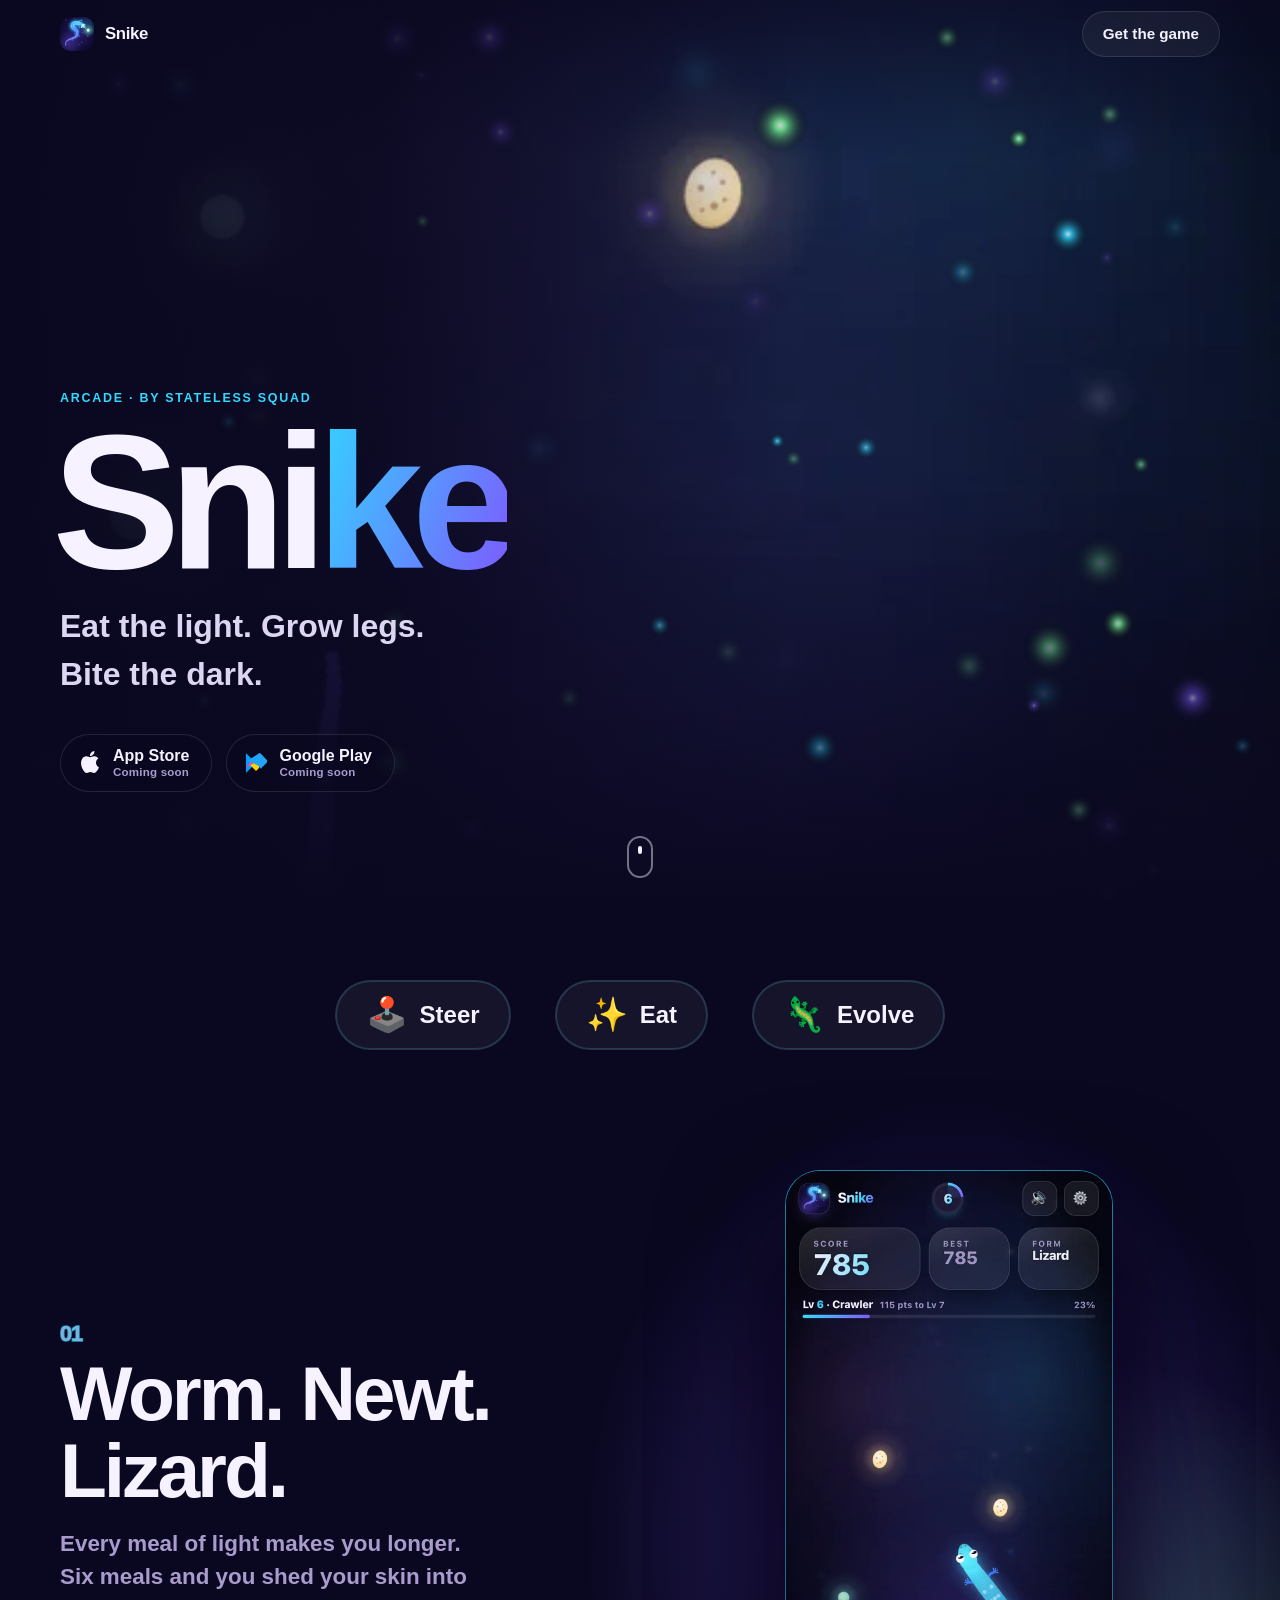
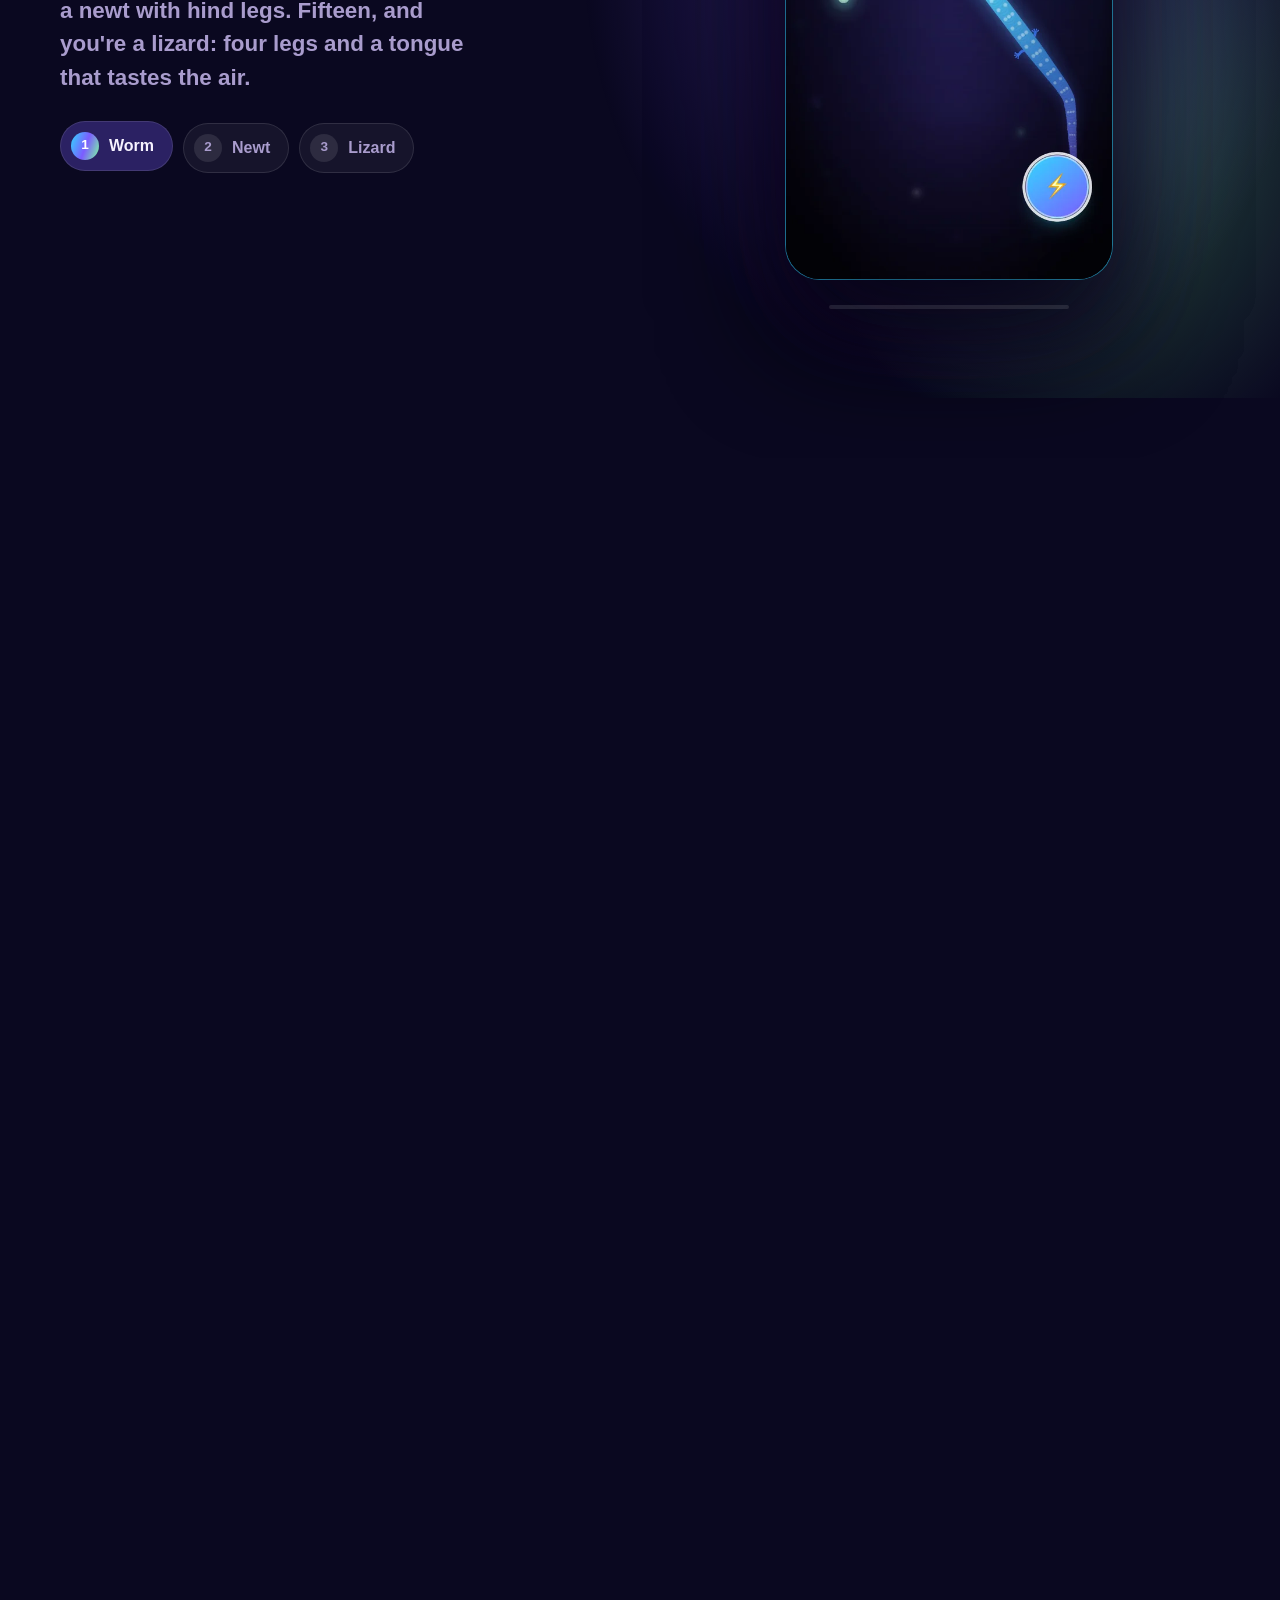
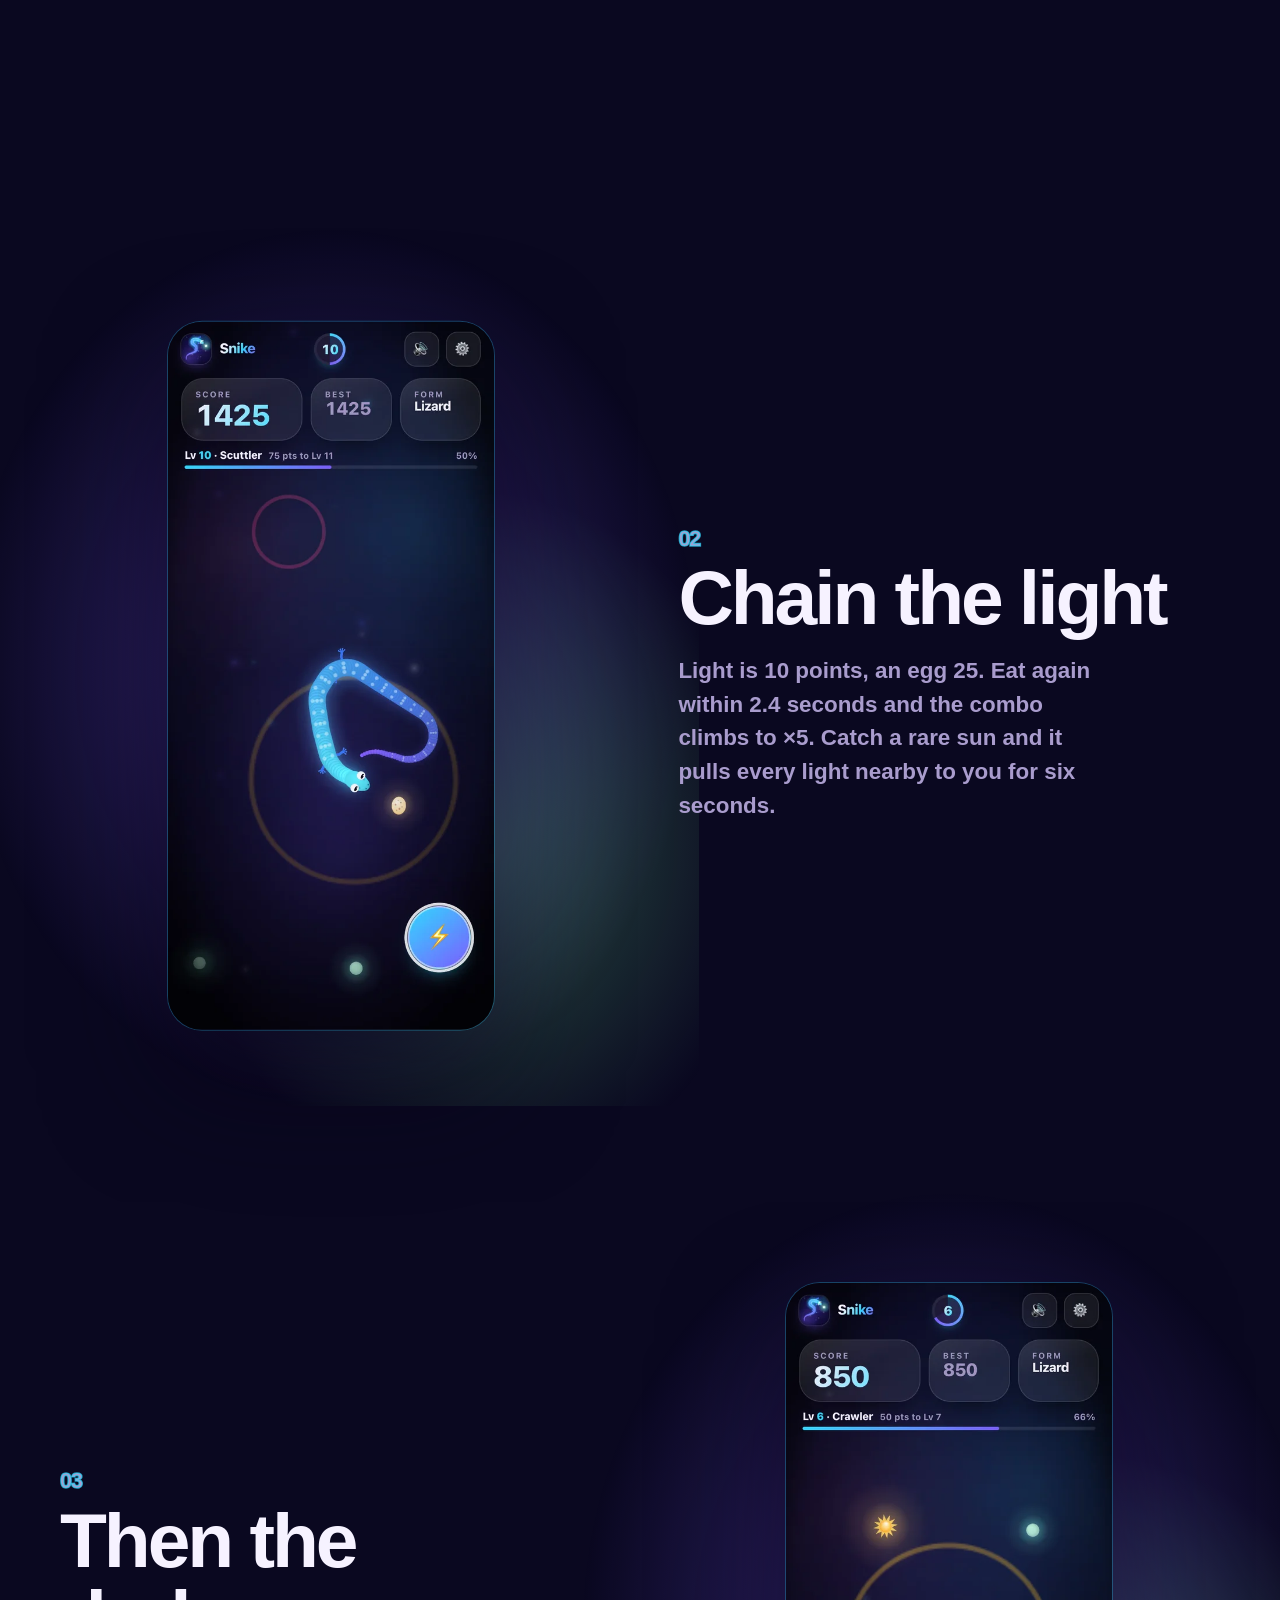
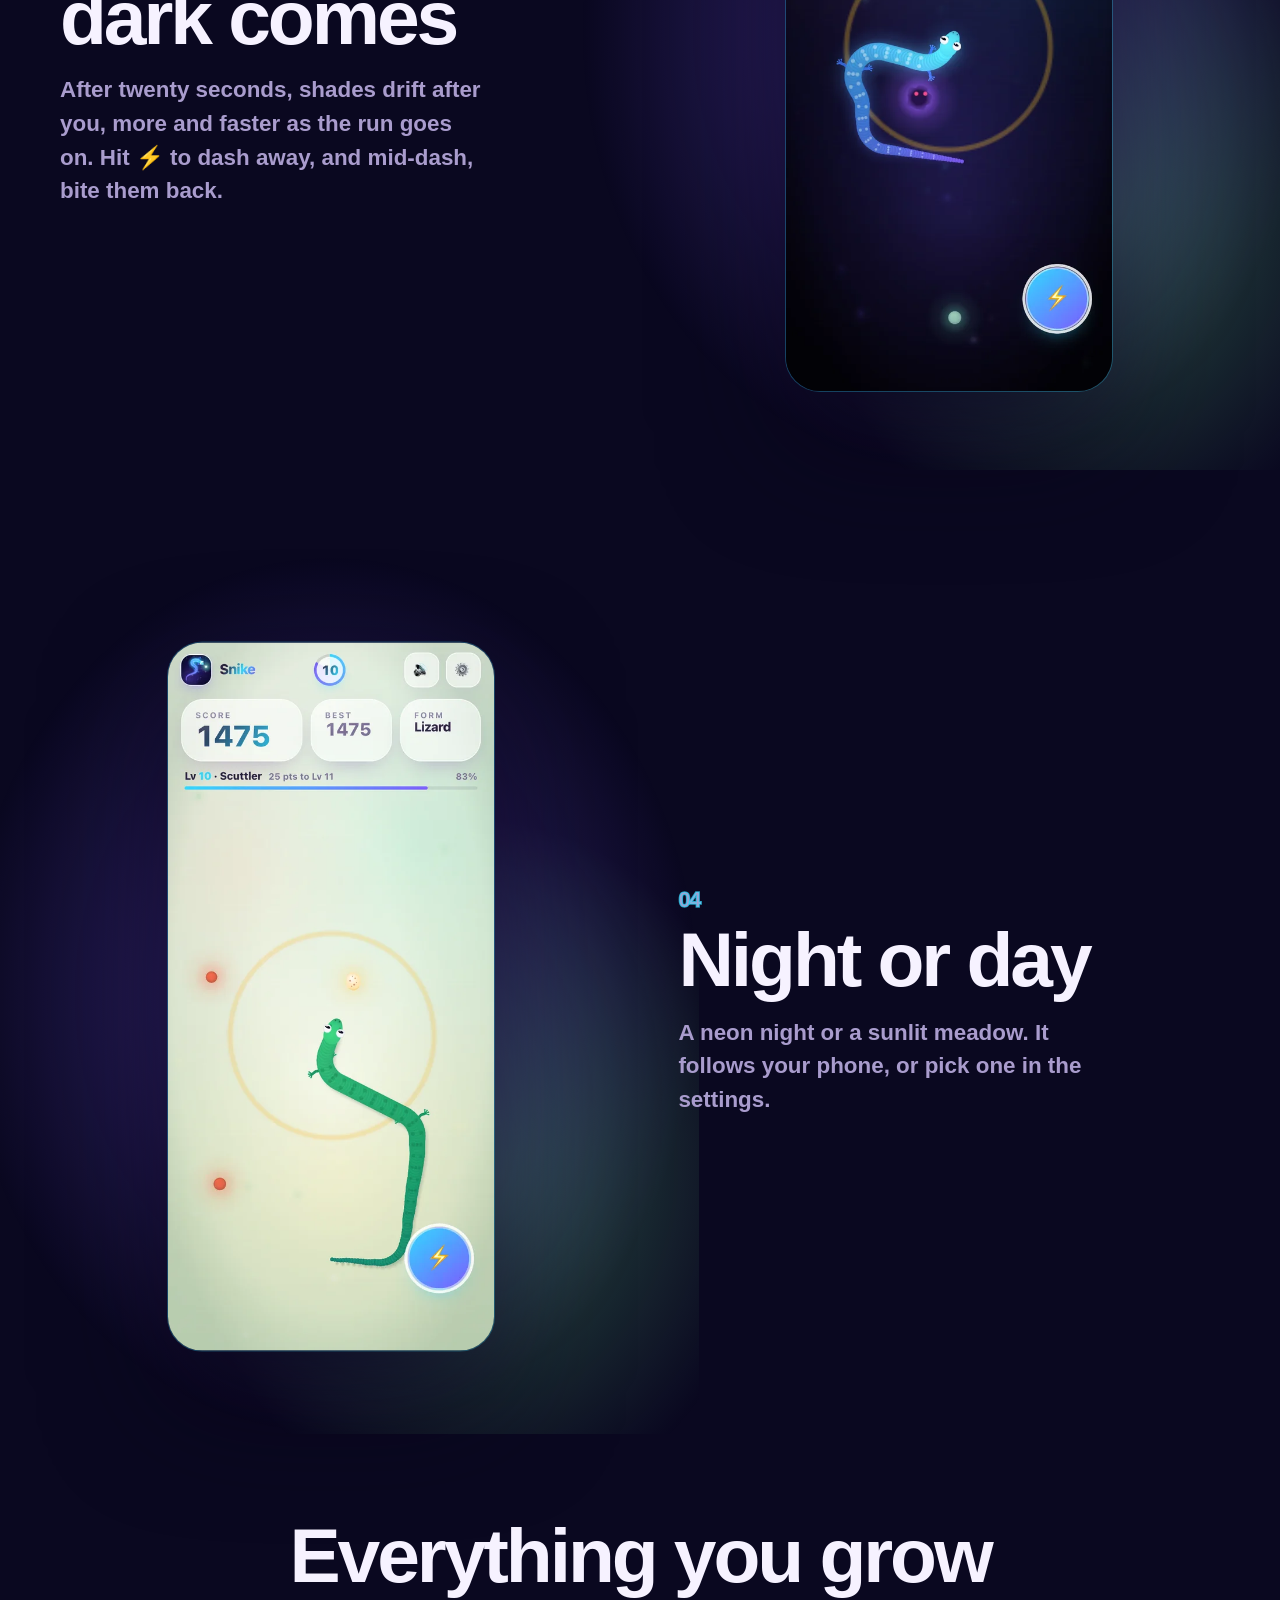
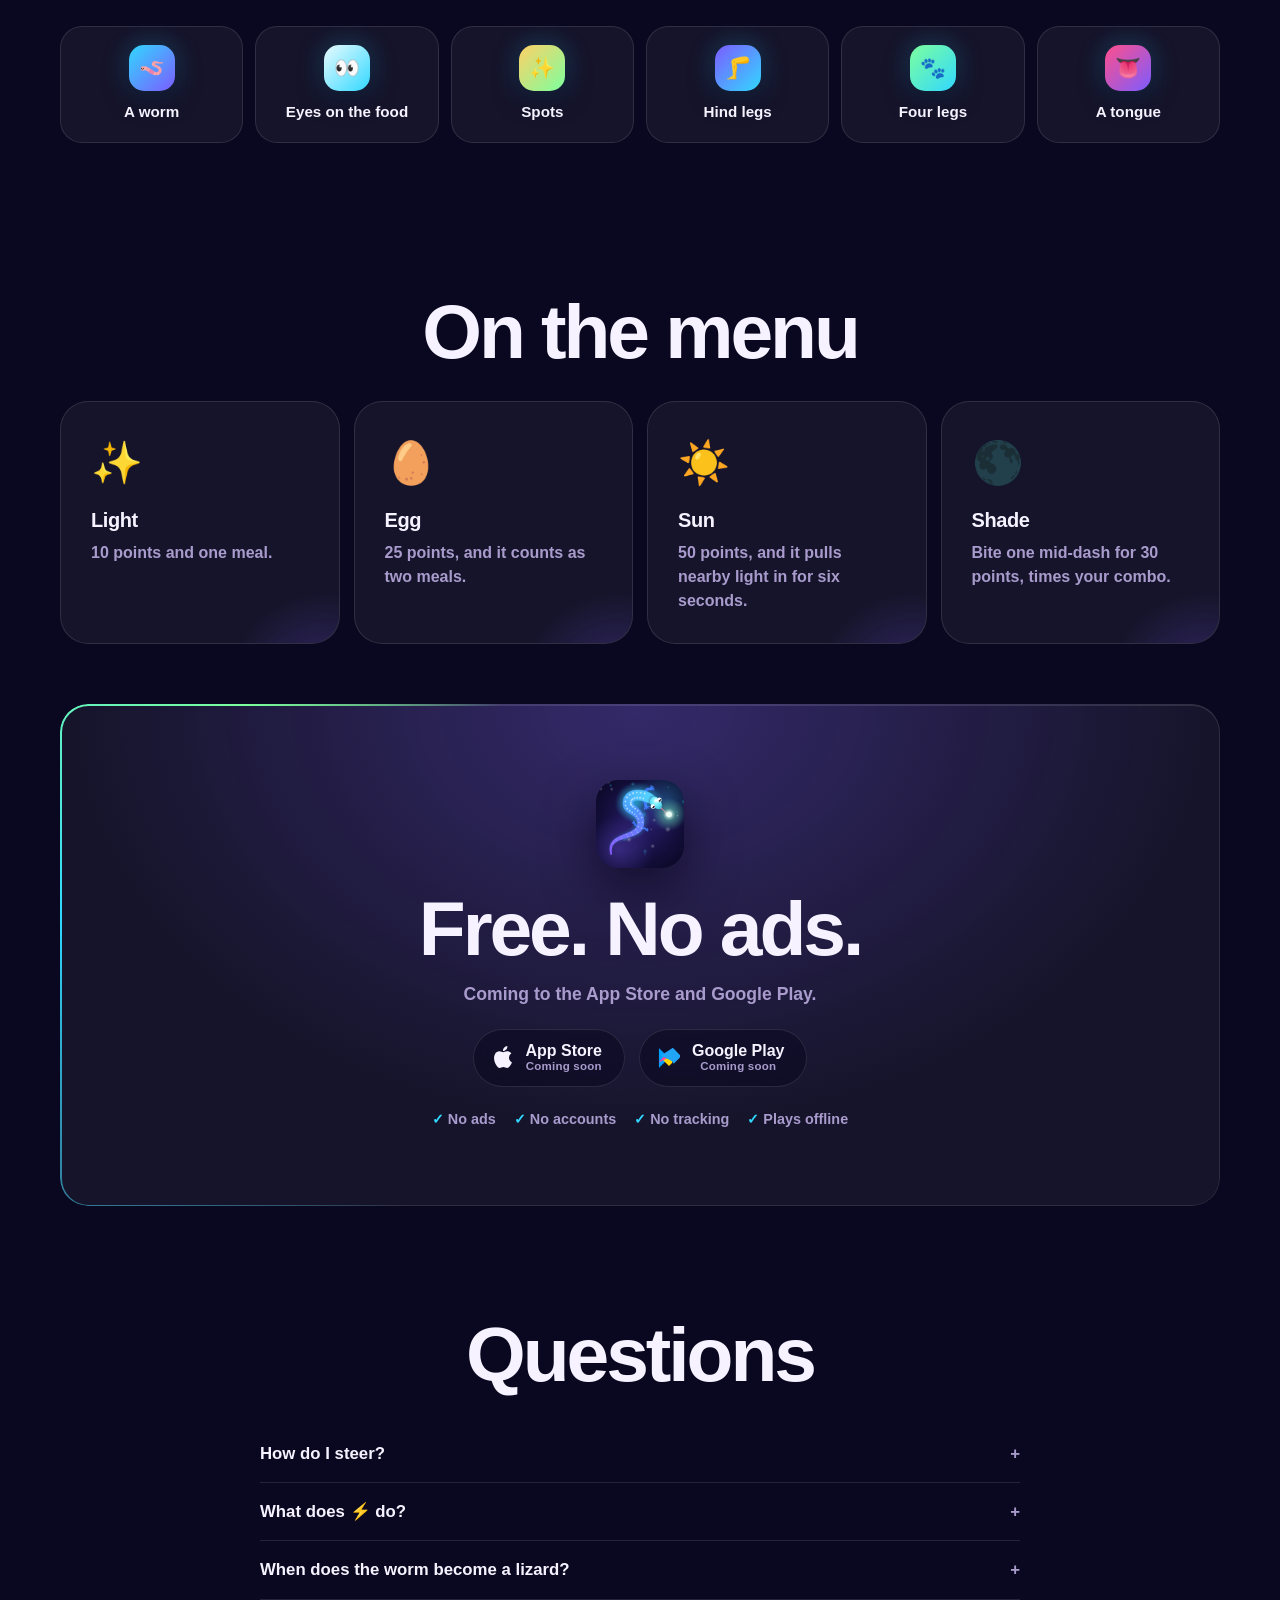
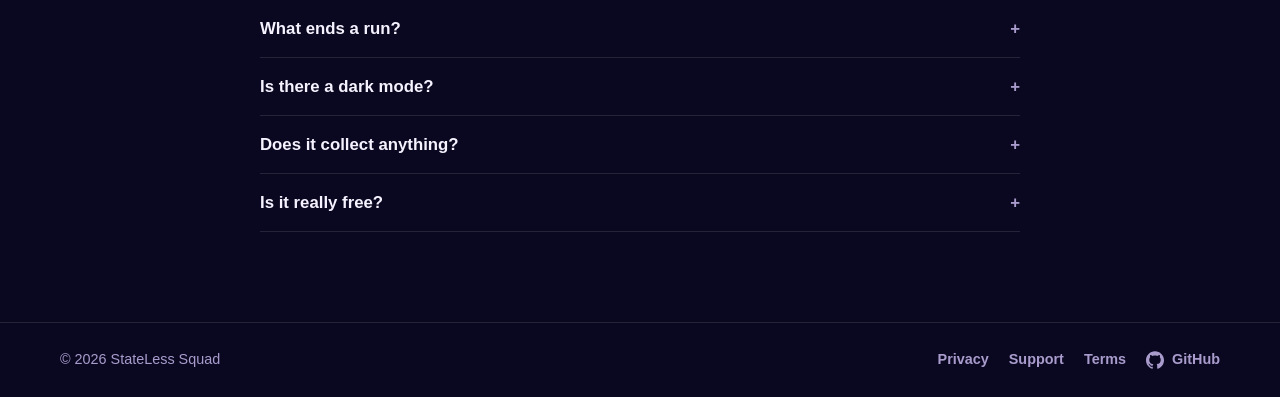
==== commit e40073c4: "site: publish Snike" ====
--- a/index.html
+++ b/index.html
@@ -4,13 +4,13 @@
   <meta charset="utf-8">
   <meta name="viewport" content="width=device-width, initial-scale=1, viewport-fit=cover">
   <meta name="color-scheme" content="dark">
-  <title>Snike — Eat, grow, shed your skin.</title>
-  <meta name="description" content="A snake game where you grow up. Eat fruit and golden eggs, sprout legs at length 10, and shed your skin into a lizard at 20. No ads, no accounts, plays offline.">
-  <meta name="keywords" content="snake game, classic snake, worm game, lizard, arcade, one thumb, offline game, no ads">
+  <title>Snike — Eat the light. Grow legs. Bite the dark.</title>
+  <meta name="description" content="A worm in the dark eats light and, meal by meal, sheds its skin into a lizard. Steer anywhere, chain combos, dash through the shades. No ads, no accounts, plays offline.">
+  <meta name="keywords" content="snake game, worm game, lizard, arcade, one thumb, combo, offline game, no ads">
   <link rel="canonical" href="https://statelesssquad.github.io/snike-public/">
   <meta property="og:type" content="website">
-  <meta property="og:title" content="Snike — Eat, grow, shed your skin.">
-  <meta property="og:description" content="A snake game where you grow up. Eat fruit and golden eggs, sprout legs at length 10, and shed your skin into a lizard at 20. No ads, no accounts, plays offline.">
+  <meta property="og:title" content="Snike — Eat the light. Grow legs. Bite the dark.">
+  <meta property="og:description" content="A worm in the dark eats light and, meal by meal, sheds its skin into a lizard. Steer anywhere, chain combos, dash through the shades. No ads, no accounts, plays offline.">
   <meta property="og:image" content="https://statelesssquad.github.io/snike-public/assets/og.png">
   <meta property="og:url" content="https://statelesssquad.github.io/snike-public/">
   <meta name="twitter:card" content="summary_large_image">
@@ -21,7 +21,7 @@
   <link rel="apple-touch-icon" href="assets/icon.png">
   
   <link rel="stylesheet" href="assets/style.css">
-  <script type="application/ld+json">{"@context":"https://schema.org","@type":"VideoGame","name":"Snike","description":"A snake game where you grow up. Eat fruit and golden eggs, sprout legs at length 10, and shed your skin into a lizard at 20. No ads, no accounts, plays offline.","genre":"Arcade","url":"https://statelesssquad.github.io/snike-public/","image":"https://statelesssquad.github.io/snike-public/assets/og.png","author":{"@type":"Organization","name":"StateLess Squad","url":"https://github.com/StatelessSquad"},"gamePlatform":["iOS","Android","Web browser"],"applicationCategory":"Game","offers":{"@type":"Offer","price":"0","priceCurrency":"USD"}}</script>
+  <script type="application/ld+json">{"@context":"https://schema.org","@type":"VideoGame","name":"Snike","description":"A worm in the dark eats light and, meal by meal, sheds its skin into a lizard. Steer anywhere, chain combos, dash through the shades. No ads, no accounts, plays offline.","genre":"Arcade","url":"https://statelesssquad.github.io/snike-public/","image":"https://statelesssquad.github.io/snike-public/assets/og.png","author":{"@type":"Organization","name":"StateLess Squad","url":"https://github.com/StatelessSquad"},"gamePlatform":["iOS","Android","Web browser"],"applicationCategory":"Game","offers":{"@type":"Offer","price":"0","priceCurrency":"USD"}}</script>
 </head>
 <body class="immersive">
   <svg width="0" height="0" style="position:absolute" aria-hidden="true" focusable="false">
@@ -59,7 +59,7 @@
     <div class="wrap hero-x-copy">
       <p class="eyebrow hero-x-in">Arcade · by StateLess Squad</p>
       <h1 class="hero-x-in" style="--chars:5">Sni<span class="grad">ke</span></h1>
-      <p class="lede hero-x-in">Eat, grow, shed your skin.</p>
+      <p class="lede hero-x-in">Eat the light. Grow legs. Bite the dark.</p>
       <div class="hero-x-in"><div class="stores">
     <span class="store"><svg class="mark mark-apple" aria-hidden="true"><use href="#mark-apple"/></svg><span>App Store<small>Coming soon</small></span></span>
     <span class="store"><svg class="mark" aria-hidden="true"><use href="#mark-play"/></svg><span>Google Play<small>Coming soon</small></span></span>
@@ -69,19 +69,19 @@
     <a class="scroll-cue" href="#more" aria-label="Scroll to see more"><span></span></a>
   </section><section class="rules" aria-label="How to play">
     <div class="wrap">
-      <div class="rule reveal"><span aria-hidden="true">🕹️</span> Steer</div><div class="rule reveal"><span aria-hidden="true">🍏</span> Eat</div><div class="rule reveal"><span aria-hidden="true">🦎</span> Evolve</div>
+      <div class="rule reveal"><span aria-hidden="true">🕹️</span> Steer</div><div class="rule reveal"><span aria-hidden="true">✨</span> Eat</div><div class="rule reveal"><span aria-hidden="true">🦎</span> Evolve</div>
     </div>
   </section><section class="evolve" id="more" style="--steps:3">
         <div class="evolve-pin">
           <div class="wrap">
             <div class="feature-copy">
       <p class="chapter-no" aria-hidden="true">01</p>
-      <h2>Worm. Legs. Lizard.</h2>
-      <p>Every bite makes you longer. At length 10 you grow eyes, hind legs and a tail. At 20 you shed your skin: front legs, scales and a forked tongue.</p>
-      <ol class="steps"><li class="on"><span>1</span>Worm</li><li><span>2</span>Legs</li><li><span>3</span>Lizard</li></ol>
+      <h2>Worm. Newt. Lizard.</h2>
+      <p>Every meal of light makes you longer. Six meals and you shed your skin into a newt with hind legs. Fifteen, and you&#39;re a lizard: four legs and a tongue that tastes the air.</p>
+      <ol class="steps"><li class="on"><span>1</span>Worm</li><li><span>2</span>Newt</li><li><span>3</span>Lizard</li></ol>
     </div>
             <div class="evolve-art">
-              <img class="on" src="assets/shots/worm.webp" alt="Worm. Legs. Lizard.: Worm" width="560" height="1214" loading="lazy" decoding="async"><img src="assets/shots/legs.webp" alt="Worm. Legs. Lizard.: Legs" width="560" height="1214" loading="lazy" decoding="async"><img src="assets/shots/lizard.webp" alt="Worm. Legs. Lizard.: Lizard" width="560" height="1214" loading="lazy" decoding="async">
+              <img class="on" src="assets/shots/worm.webp" alt="Worm. Newt. Lizard.: Worm" width="560" height="1214" loading="lazy" decoding="async"><img src="assets/shots/legs.webp" alt="Worm. Newt. Lizard.: Newt" width="560" height="1214" loading="lazy" decoding="async"><img src="assets/shots/lizard.webp" alt="Worm. Newt. Lizard.: Lizard" width="560" height="1214" loading="lazy" decoding="async">
               <div class="evolve-bar" aria-hidden="true"><i></i></div>
             </div>
           </div>
@@ -90,28 +90,28 @@
       <div class="wrap">
         <div class="feature-copy reveal">
       <p class="chapter-no" aria-hidden="true">02</p>
-      <h2>Eggs are worth the detour</h2>
-      <p>Fruit is 10 points and three segments. A golden egg is 25 points and five. Once you&#39;re a lizard, every meal counts double.</p>
+      <h2>Chain the light</h2>
+      <p>Light is 10 points, an egg 25. Eat again within 2.4 seconds and the combo climbs to ×5. Catch a rare sun and it pulls every light nearby to you for six seconds.</p>
       
     </div>
-        <div class="chapter-art reveal"><img src="assets/shots/egg.webp" alt="Eggs are worth the detour" width="560" height="1214" loading="lazy" decoding="async"></div>
+        <div class="chapter-art reveal"><img src="assets/shots/egg.webp" alt="Chain the light" width="560" height="1214" loading="lazy" decoding="async"></div>
       </div>
     </section><section class="chapter">
       <div class="wrap">
         <div class="feature-copy reveal">
       <p class="chapter-no" aria-hidden="true">03</p>
-      <h2>Walls bite. So do you.</h2>
-      <p>No enemies, no timer. Just the arena and your own tail, getting longer with every meal. One touch of either and the run is over.</p>
+      <h2>Then the dark comes</h2>
+      <p>After twenty seconds, shades drift after you, more and faster as the run goes on. Hit ⚡ to dash away, and mid-dash, bite them back.</p>
       
     </div>
-        <div class="chapter-art reveal"><img src="assets/shots/coil.webp" alt="Walls bite. So do you." width="560" height="1214" loading="lazy" decoding="async"></div>
+        <div class="chapter-art reveal"><img src="assets/shots/dark.webp" alt="Then the dark comes" width="560" height="1214" loading="lazy" decoding="async"></div>
       </div>
     </section><section class="chapter chapter-flip">
       <div class="wrap">
         <div class="feature-copy reveal">
       <p class="chapter-no" aria-hidden="true">04</p>
       <h2>Night or day</h2>
-      <p>A neon arena at night, a bright one by day. It follows your phone, or pick one in the settings.</p>
+      <p>A neon night or a sunlit meadow. It follows your phone, or pick one in the settings.</p>
       
     </div>
         <div class="chapter-art reveal"><img src="assets/shots/day.webp" alt="Night or day" width="560" height="1214" loading="lazy" decoding="async"></div>
@@ -119,15 +119,15 @@
     </section><section class="worlds" aria-label="Everything you grow">
     <div class="wrap">
       <h2 class="section-title reveal">Everything you grow</h2>
-      <div class="shelf" style="--wide:7;--narrow:4">
-        <div class="world reveal"><span class="dot" style="background:linear-gradient(135deg,#31d8ff,#7c5cff)">🪱</span>A worm</div><div class="world reveal"><span class="dot" style="background:linear-gradient(135deg,#e9fbff,#31d8ff)">👀</span>Eyes</div><div class="world reveal"><span class="dot" style="background:linear-gradient(135deg,#7c5cff,#31d8ff)">🦵</span>Hind legs</div><div class="world reveal"><span class="dot" style="background:linear-gradient(135deg,#7c5cff,#ff4f8b)">〰️</span>A tail</div><div class="world reveal"><span class="dot" style="background:linear-gradient(135deg,#7cff9e,#31d8ff)">🐾</span>Front legs</div><div class="world reveal"><span class="dot" style="background:linear-gradient(135deg,#ffd166,#7cff9e)">✨</span>Scales</div><div class="world reveal"><span class="dot" style="background:linear-gradient(135deg,#ff4f8b,#7c5cff)">👅</span>A forked tongue</div>
+      <div class="shelf" style="--wide:6;--narrow:3">
+        <div class="world reveal"><span class="dot" style="background:linear-gradient(135deg,#31d8ff,#7c5cff)">🪱</span>A worm</div><div class="world reveal"><span class="dot" style="background:linear-gradient(135deg,#e9fbff,#31d8ff)">👀</span>Eyes on the food</div><div class="world reveal"><span class="dot" style="background:linear-gradient(135deg,#ffd166,#7cff9e)">✨</span>Spots</div><div class="world reveal"><span class="dot" style="background:linear-gradient(135deg,#7c5cff,#31d8ff)">🦵</span>Hind legs</div><div class="world reveal"><span class="dot" style="background:linear-gradient(135deg,#7cff9e,#31d8ff)">🐾</span>Four legs</div><div class="world reveal"><span class="dot" style="background:linear-gradient(135deg,#ff4f8b,#7c5cff)">👅</span>A tongue</div>
       </div>
     </div>
   </section><section class="modes">
     <div class="wrap">
       <h2 class="section-title reveal">On the menu</h2>
       <div class="mode-grid">
-        <div class="mode reveal"><span class="mode-icon" aria-hidden="true">🍏</span><h3>Fruit</h3><p>10 points and three segments longer. Most of what you&#39;ll eat.</p></div><div class="mode reveal"><span class="mode-icon" aria-hidden="true">🥚</span><h3>Golden egg</h3><p>25 points and five segments. About one meal in five.</p></div><div class="mode reveal"><span class="mode-icon" aria-hidden="true">🦎</span><h3>Lizard bonus</h3><p>From stage three on, every meal scores double.</p></div>
+        <div class="mode reveal"><span class="mode-icon" aria-hidden="true">✨</span><h3>Light</h3><p>10 points and one meal.</p></div><div class="mode reveal"><span class="mode-icon" aria-hidden="true">🥚</span><h3>Egg</h3><p>25 points, and it counts as two meals.</p></div><div class="mode reveal"><span class="mode-icon" aria-hidden="true">☀️</span><h3>Sun</h3><p>50 points, and it pulls nearby light in for six seconds.</p></div><div class="mode reveal"><span class="mode-icon" aria-hidden="true">🌑</span><h3>Shade</h3><p>Bite one mid-dash for 30 points, times your combo.</p></div>
       </div>
     </div>
   </section><section id="get" class="get">
@@ -145,7 +145,7 @@
   </section><section class="faq">
     <div class="wrap">
       <h2 class="section-title reveal">Questions</h2>
-      <details class="reveal"><summary>How do I steer?</summary><p>Put your thumb down anywhere on the left half of the arena and a stick appears under it; push the way you want to go. On a keyboard, use the arrow keys or WASD.</p></details><details class="reveal"><summary>When does the worm become a lizard?</summary><p>At length 10 it grows eyes, hind legs and a tail. At length 20 it&#39;s a full lizard, with front legs, scales and a forked tongue, and every meal scores double from then on.</p></details><details class="reveal"><summary>What ends a run?</summary><p>Hitting a wall or biting your own body. There&#39;s one life per run, and Go again starts a new one straight away.</p></details><details class="reveal"><summary>Is there a dark mode?</summary><p>It follows your phone. You can also choose Light or Dark in the settings.</p></details><details class="reveal"><summary>Does it collect anything?</summary><p>No. Your best score and the number of runs stay on your device, and nothing is sent anywhere. It plays offline.</p></details><details class="reveal"><summary>Is it really free?</summary><p>Yes. No ads, no in-app purchases and no account to make.</p></details>
+      <details class="reveal"><summary>How do I steer?</summary><p>Drag anywhere: a stick appears under your thumb and the head turns toward it. On a keyboard, use the arrow keys or WASD.</p></details><details class="reveal"><summary>What does ⚡ do?</summary><p>A dash: a burst of speed that recharges in about two seconds. Space does it on a keyboard. Mid-dash, your head bites shades.</p></details><details class="reveal"><summary>When does the worm become a lizard?</summary><p>After six meals it sheds into a newt with hind legs. After fifteen it&#39;s a lizard, with four legs and a tongue. An egg counts as two meals.</p></details><details class="reveal"><summary>What ends a run?</summary><p>A wall, your own body, or a shade. There&#39;s one life per run, and the game over screen says which it was.</p></details><details class="reveal"><summary>Is there a dark mode?</summary><p>It follows your phone: a neon night or a sunlit meadow. You can also choose Light or Dark in the settings.</p></details><details class="reveal"><summary>Does it collect anything?</summary><p>No. Your best score, runs, longest lizard and shades bitten stay on your device, and nothing is sent anywhere. It plays offline.</p></details><details class="reveal"><summary>Is it really free?</summary><p>Yes. No ads, no in-app purchases and no account to make.</p></details>
     </div>
   </section></main>
   <footer>
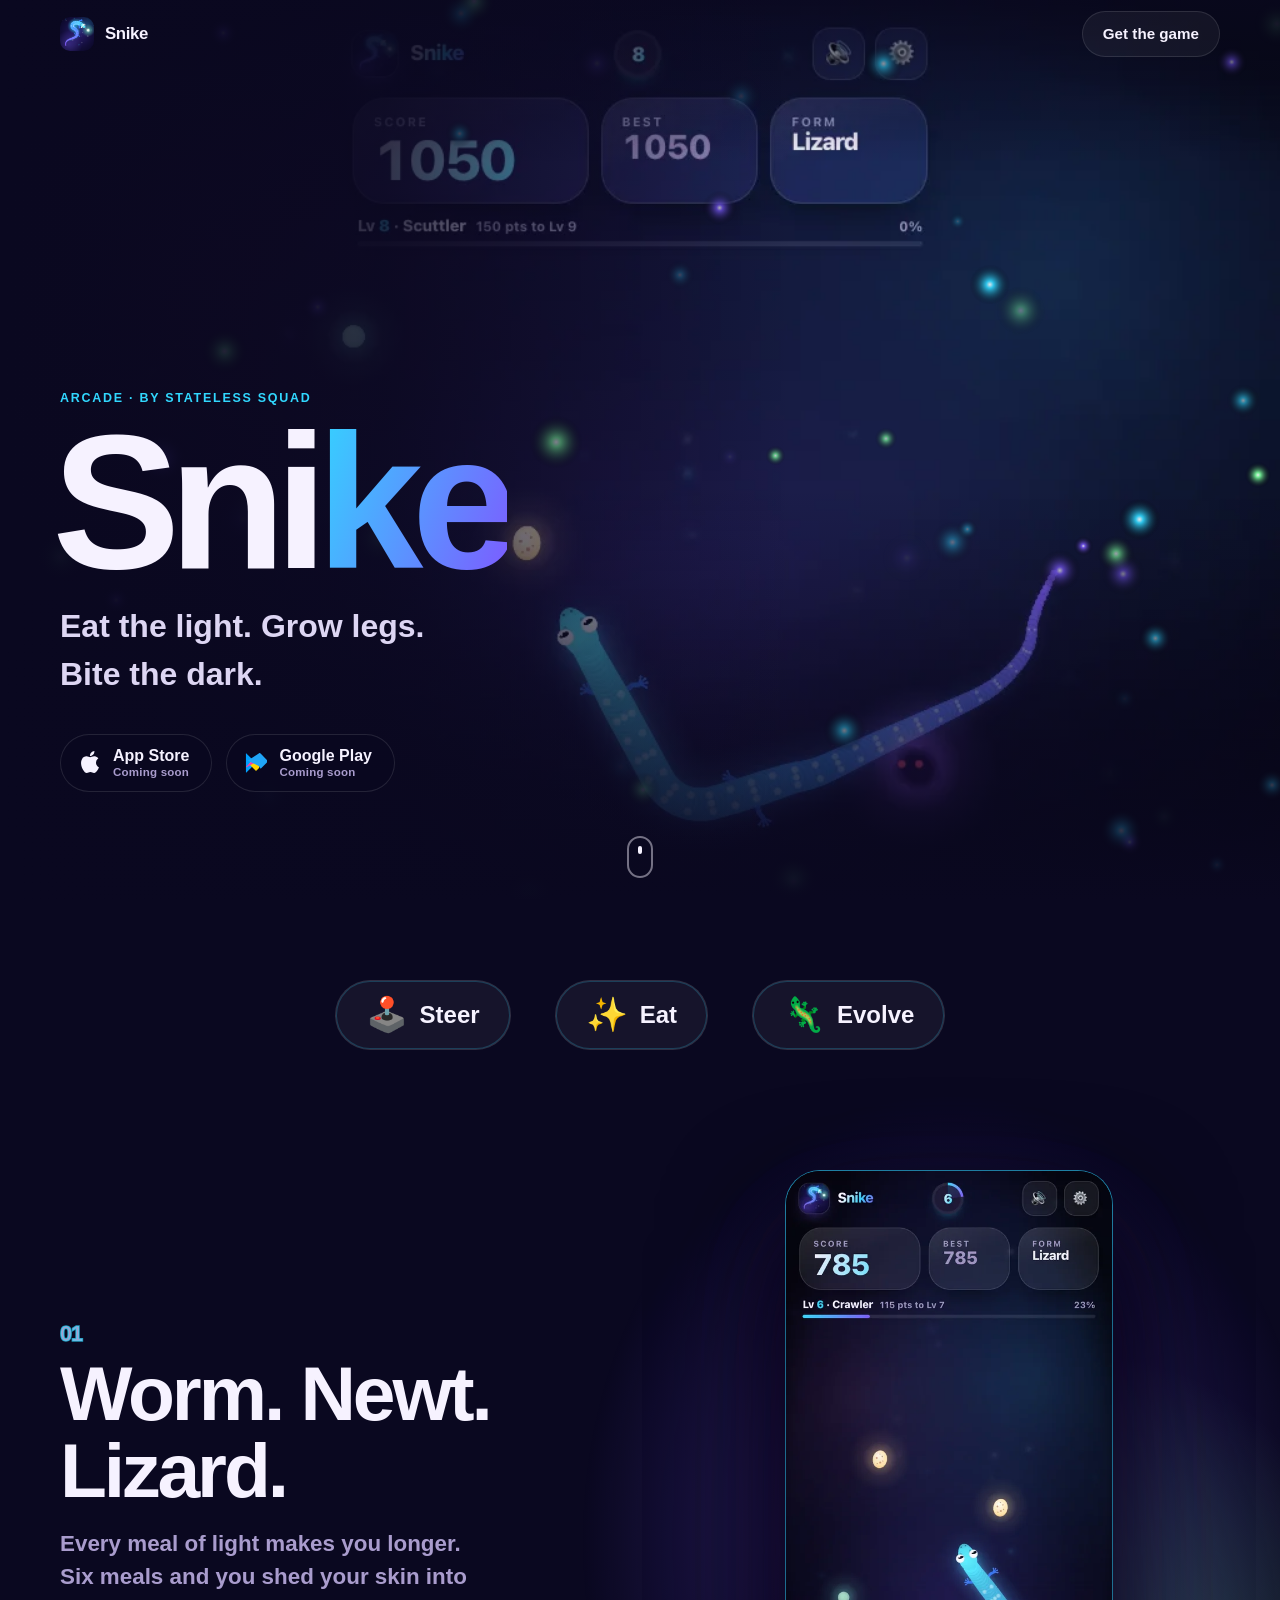
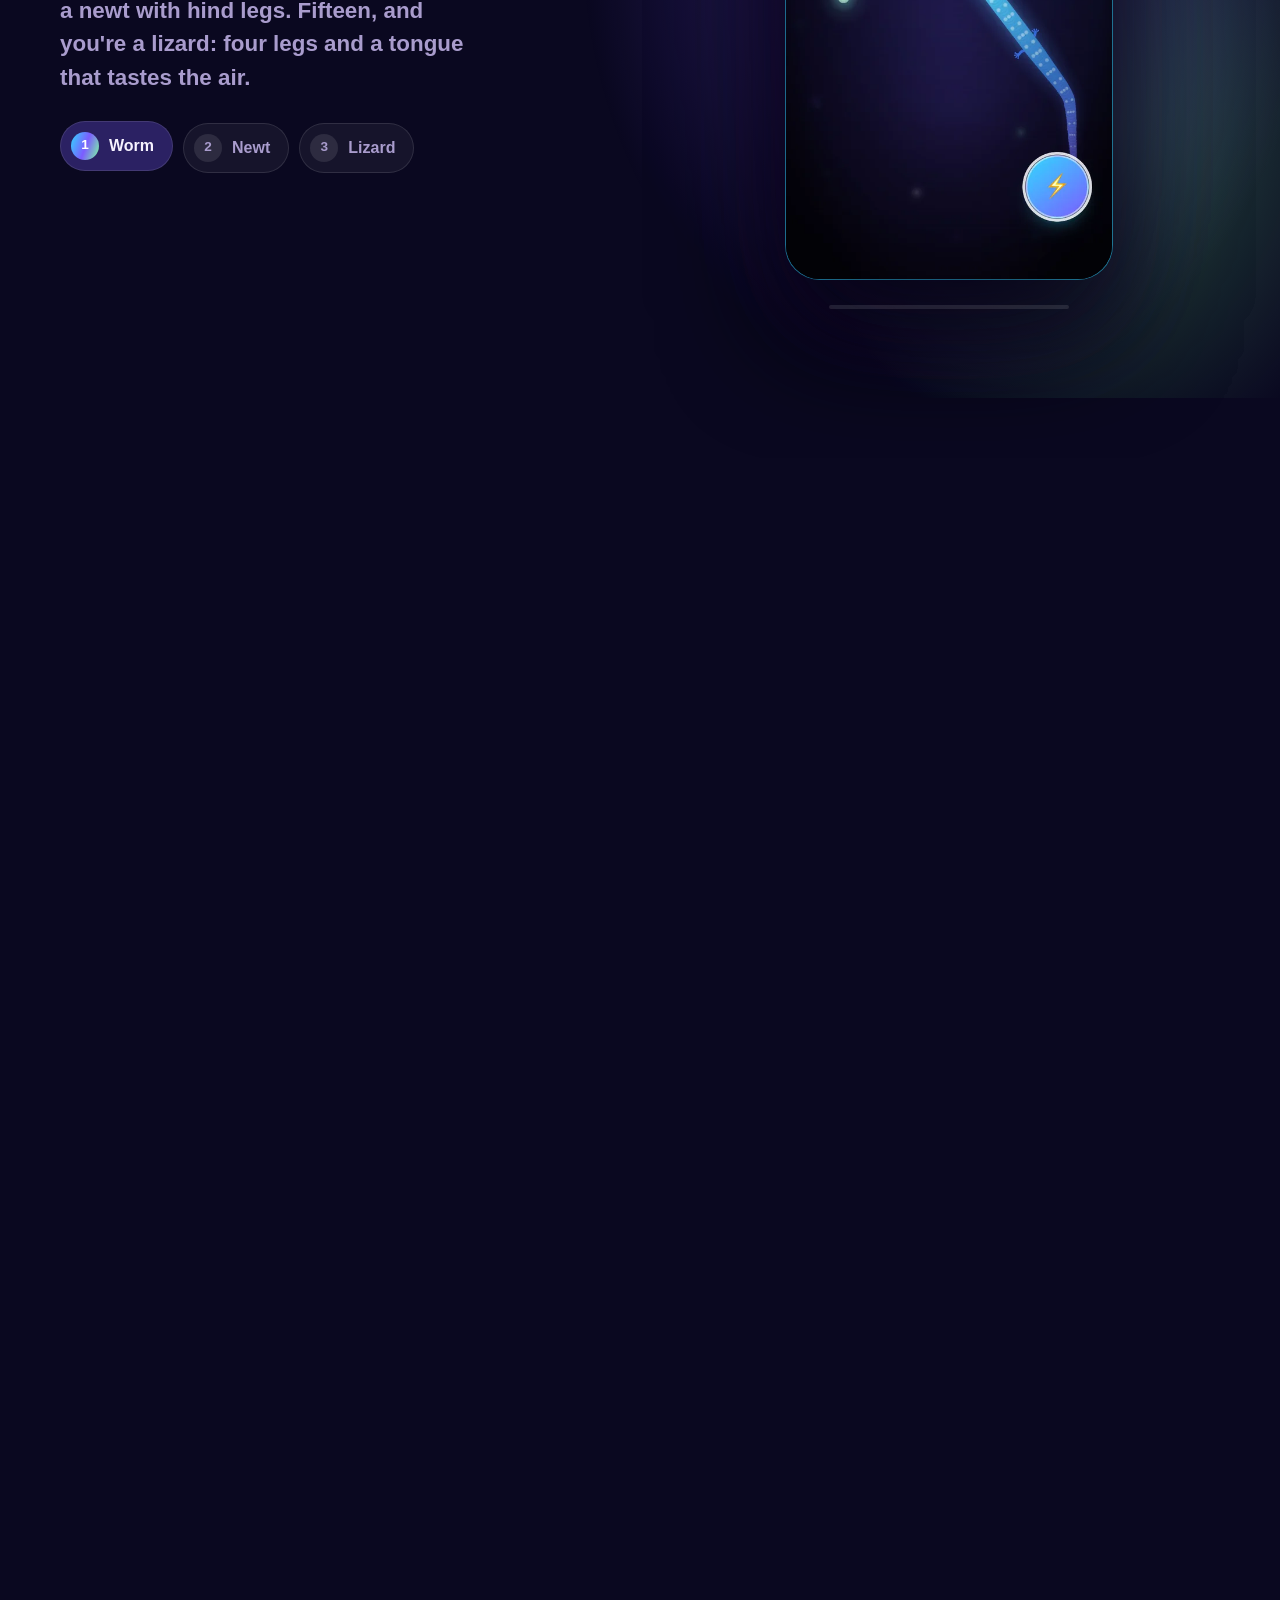
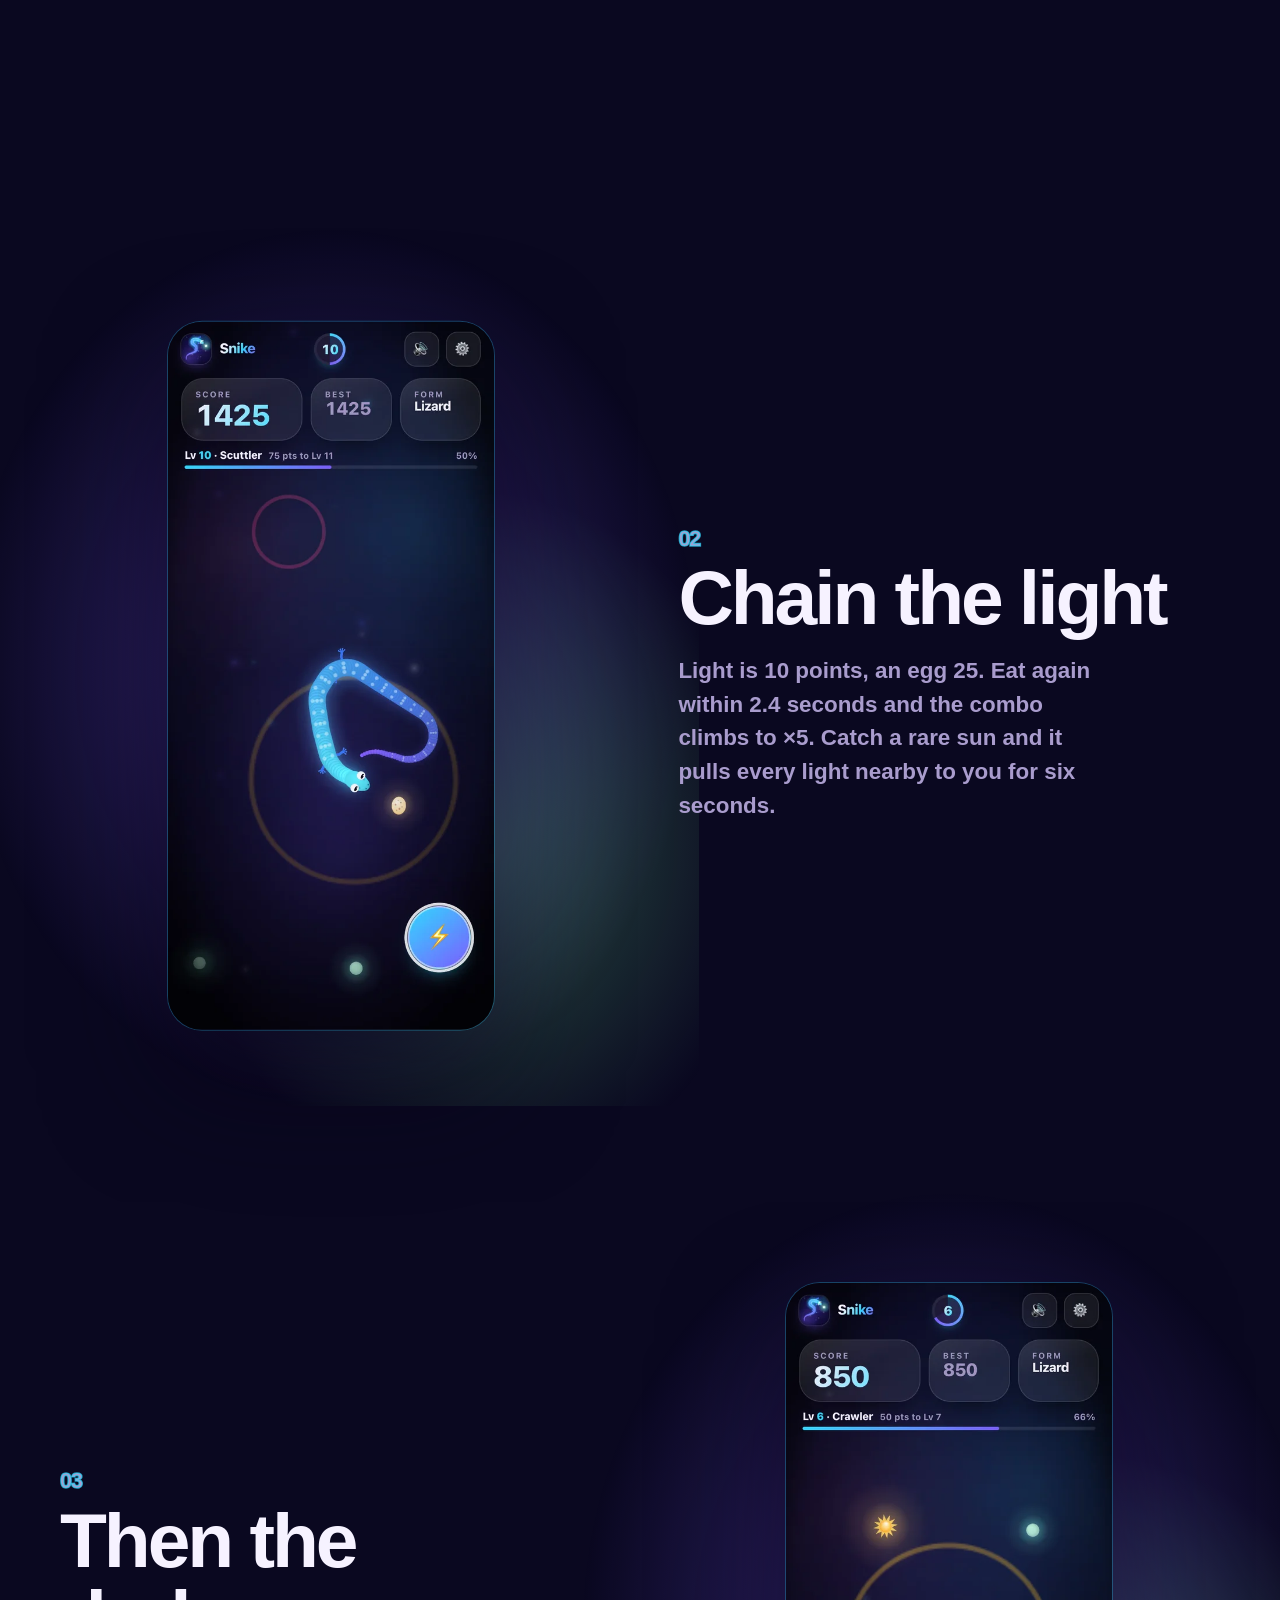
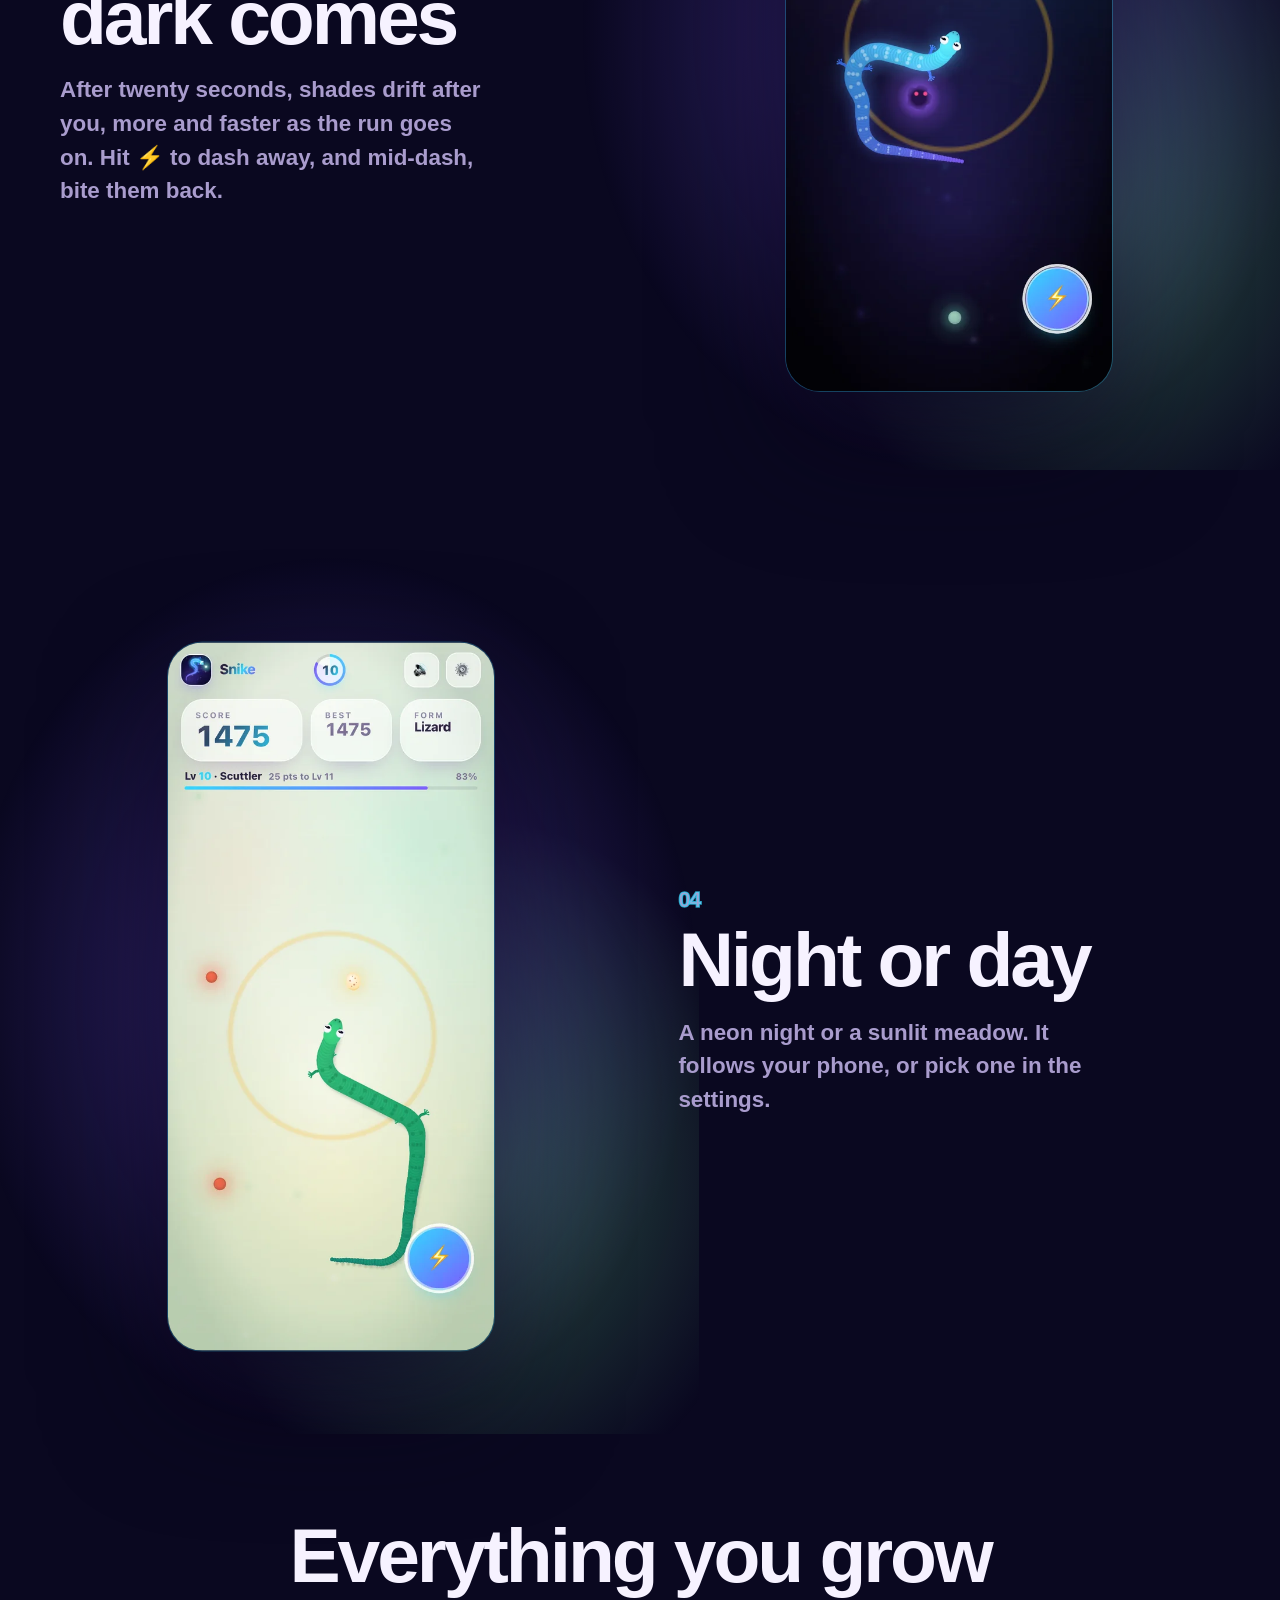
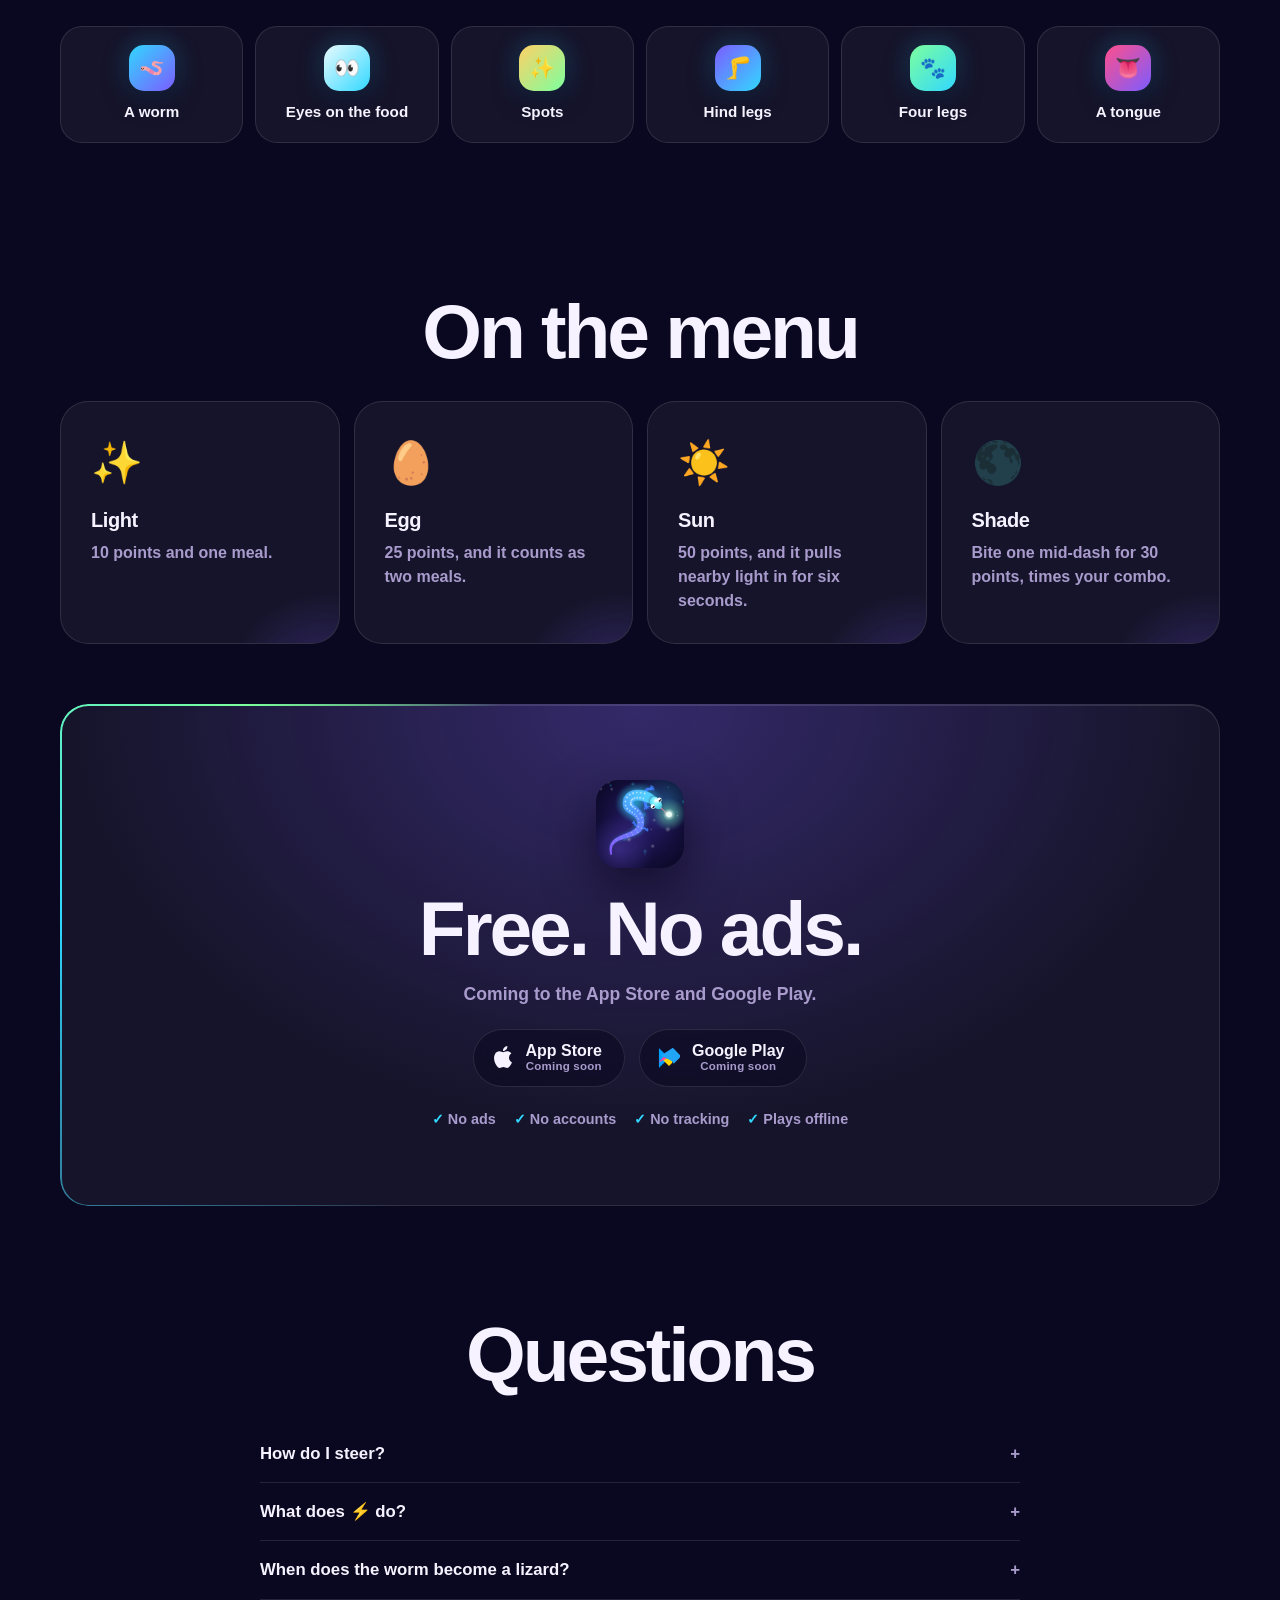
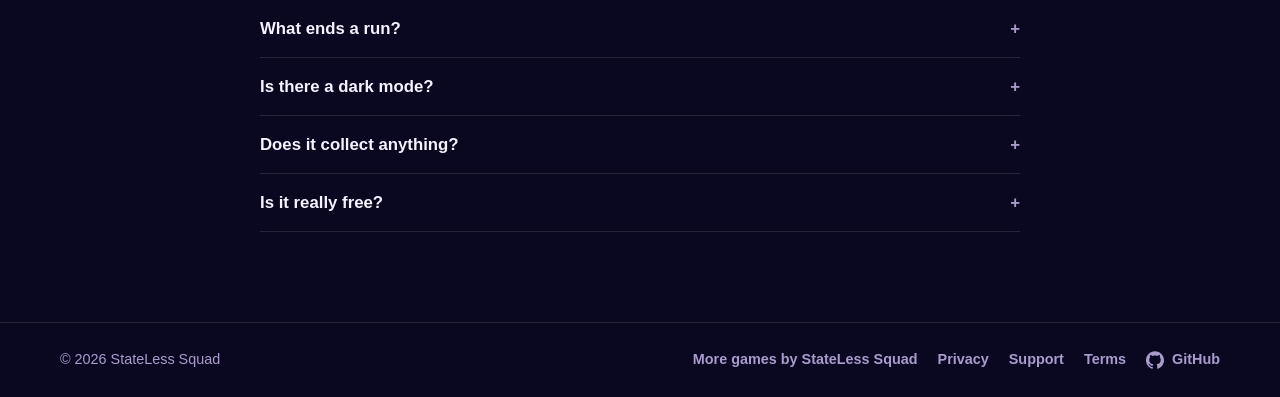
==== commit 64792fef: "site: publish Snike" ====
--- a/index.html
+++ b/index.html
@@ -5,15 +5,25 @@
   <meta name="viewport" content="width=device-width, initial-scale=1, viewport-fit=cover">
   <meta name="color-scheme" content="dark">
   <title>Snike — Eat the light. Grow legs. Bite the dark.</title>
-  <meta name="description" content="A worm in the dark eats light and, meal by meal, sheds its skin into a lizard. Steer anywhere, chain combos, dash through the shades. No ads, no accounts, plays offline.">
+  <meta name="description" content="A worm in the dark eats light and, meal by meal, sheds its skin into a lizard. Steer anywhere, chain combos, dash through the shades.">
+  <meta name="robots" content="index, follow, max-image-preview:large">
   <meta name="keywords" content="snake game, worm game, lizard, arcade, one thumb, combo, offline game, no ads">
   <link rel="canonical" href="https://statelesssquad.github.io/snike-public/">
   <meta property="og:type" content="website">
+  <meta property="og:site_name" content="StateLess Squad">
+  <meta property="og:locale" content="en_US">
   <meta property="og:title" content="Snike — Eat the light. Grow legs. Bite the dark.">
-  <meta property="og:description" content="A worm in the dark eats light and, meal by meal, sheds its skin into a lizard. Steer anywhere, chain combos, dash through the shades. No ads, no accounts, plays offline.">
+  <meta property="og:description" content="A worm in the dark eats light and, meal by meal, sheds its skin into a lizard. Steer anywhere, chain combos, dash through the shades.">
   <meta property="og:image" content="https://statelesssquad.github.io/snike-public/assets/og.png">
+  <meta property="og:image:width" content="1200">
+  <meta property="og:image:height" content="630">
+  <meta property="og:image:alt" content="Snike: Eat the light. Grow legs. Bite the dark.">
   <meta property="og:url" content="https://statelesssquad.github.io/snike-public/">
   <meta name="twitter:card" content="summary_large_image">
+  <meta name="twitter:title" content="Snike — Eat the light. Grow legs. Bite the dark.">
+  <meta name="twitter:description" content="A worm in the dark eats light and, meal by meal, sheds its skin into a lizard. Steer anywhere, chain combos, dash through the shades.">
+  <meta name="twitter:image" content="https://statelesssquad.github.io/snike-public/assets/og.png">
+  <meta name="twitter:image:alt" content="Snike: Eat the light. Grow legs. Bite the dark.">
   <meta name="theme-color" content="#0a0820">
   <meta name="apple-mobile-web-app-title" content="Snike">
   <link rel="manifest" href="manifest.webmanifest">
@@ -21,7 +31,7 @@
   <link rel="apple-touch-icon" href="assets/icon.png">
   
   <link rel="stylesheet" href="assets/style.css">
-  <script type="application/ld+json">{"@context":"https://schema.org","@type":"VideoGame","name":"Snike","description":"A worm in the dark eats light and, meal by meal, sheds its skin into a lizard. Steer anywhere, chain combos, dash through the shades. No ads, no accounts, plays offline.","genre":"Arcade","url":"https://statelesssquad.github.io/snike-public/","image":"https://statelesssquad.github.io/snike-public/assets/og.png","author":{"@type":"Organization","name":"StateLess Squad","url":"https://github.com/StatelessSquad"},"gamePlatform":["iOS","Android","Web browser"],"applicationCategory":"Game","offers":{"@type":"Offer","price":"0","priceCurrency":"USD"}}</script>
+  <script type="application/ld+json">{"@context":"https://schema.org","@graph":[{"@type":"Organization","@id":"https://statelesssquad.github.io/stateless-squad-game-publisher-public/#org","name":"StateLess Squad","url":"https://statelesssquad.github.io/stateless-squad-game-publisher-public/"},{"@type":"VideoGame","@id":"https://statelesssquad.github.io/snike-public/#game","name":"Snike","description":"A worm in the dark eats light and, meal by meal, sheds its skin into a lizard. Steer anywhere, chain combos, dash through the shades. No ads, no accounts, plays offline.","url":"https://statelesssquad.github.io/snike-public/","image":"https://statelesssquad.github.io/snike-public/assets/og.png","screenshot":["https://statelesssquad.github.io/snike-public/assets/shots/hero.webp","https://statelesssquad.github.io/snike-public/assets/shots/worm.webp","https://statelesssquad.github.io/snike-public/assets/shots/legs.webp","https://statelesssquad.github.io/snike-public/assets/shots/lizard.webp","https://statelesssquad.github.io/snike-public/assets/shots/egg.webp","https://statelesssquad.github.io/snike-public/assets/shots/dark.webp","https://statelesssquad.github.io/snike-public/assets/shots/day.webp"],"genre":"Arcade","keywords":"snake game, worm game, lizard, arcade, one thumb, combo, offline game, no ads","inLanguage":"en","gamePlatform":["iOS","Android","Web browser"],"operatingSystem":"iOS, Android, Web","applicationCategory":"GameApplication","isAccessibleForFree":true,"author":{"@id":"https://statelesssquad.github.io/stateless-squad-game-publisher-public/#org"},"publisher":{"@id":"https://statelesssquad.github.io/stateless-squad-game-publisher-public/#org"},"offers":{"@type":"Offer","price":"0","priceCurrency":"USD"},"trailer":{"@type":"VideoObject","name":"Snike gameplay","description":"Eat the light. Grow legs. Bite the dark.","thumbnailUrl":"https://statelesssquad.github.io/snike-public/assets/shots/hero.webp","contentUrl":"https://statelesssquad.github.io/snike-public/assets/demo.mp4","uploadDate":"2026-10-23"}},{"@type":"BreadcrumbList","itemListElement":[{"@type":"ListItem","position":1,"name":"StateLess Squad","item":"https://statelesssquad.github.io/stateless-squad-game-publisher-public/"},{"@type":"ListItem","position":2,"name":"Snike","item":"https://statelesssquad.github.io/snike-public/"}]},{"@type":"FAQPage","mainEntity":[{"@type":"Question","name":"How do I steer?","acceptedAnswer":{"@type":"Answer","text":"Drag anywhere: a stick appears under your thumb and the head turns toward it. On a keyboard, use the arrow keys or WASD."}},{"@type":"Question","name":"What does ⚡ do?","acceptedAnswer":{"@type":"Answer","text":"A dash: a burst of speed that recharges in about two seconds. Space does it on a keyboard. Mid-dash, your head bites shades."}},{"@type":"Question","name":"When does the worm become a lizard?","acceptedAnswer":{"@type":"Answer","text":"After six meals it sheds into a newt with hind legs. After fifteen it's a lizard, with four legs and a tongue. An egg counts as two meals."}},{"@type":"Question","name":"What ends a run?","acceptedAnswer":{"@type":"Answer","text":"A wall, your own body, or a shade. There's one life per run, and the game over screen says which it was."}},{"@type":"Question","name":"Is there a dark mode?","acceptedAnswer":{"@type":"Answer","text":"It follows your phone: a neon night or a sunlit meadow. You can also choose Light or Dark in the settings."}},{"@type":"Question","name":"Does it collect anything?","acceptedAnswer":{"@type":"Answer","text":"No. Your best score, runs, longest lizard and shades bitten stay on your device, and nothing is sent anywhere. It plays offline."}},{"@type":"Question","name":"Is it really free?","acceptedAnswer":{"@type":"Answer","text":"Yes. No ads, no in-app purchases and no account to make."}}]}]}</script>
 </head>
 <body class="immersive">
   <svg width="0" height="0" style="position:absolute" aria-hidden="true" focusable="false">
@@ -152,6 +162,7 @@
     <div class="wrap">
       <span>&copy; 2026 StateLess Squad</span>
       <nav aria-label="Legal">
+        <a href="https://statelesssquad.github.io/stateless-squad-game-publisher-public/">More games by StateLess Squad</a>
         <a href="privacy/">Privacy</a>
         <a href="support/">Support</a>
         <a href="terms/">Terms</a>
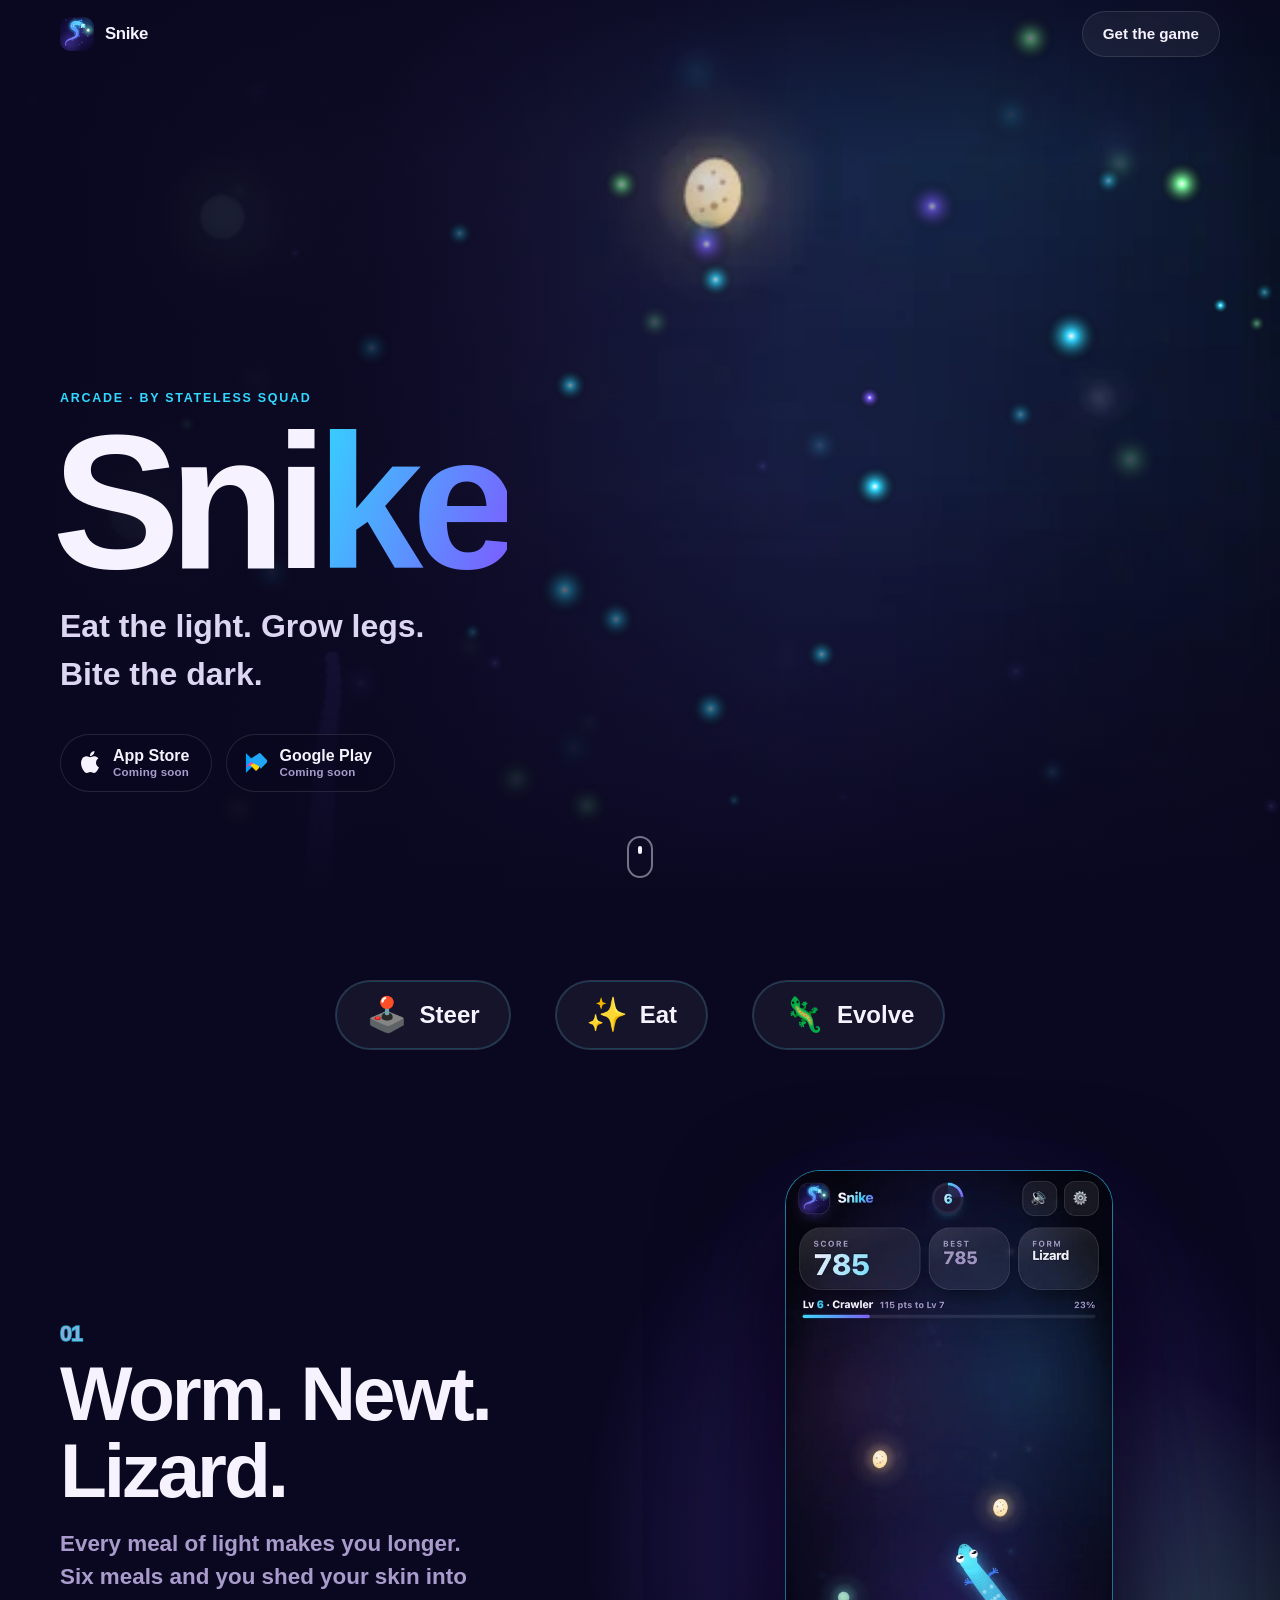
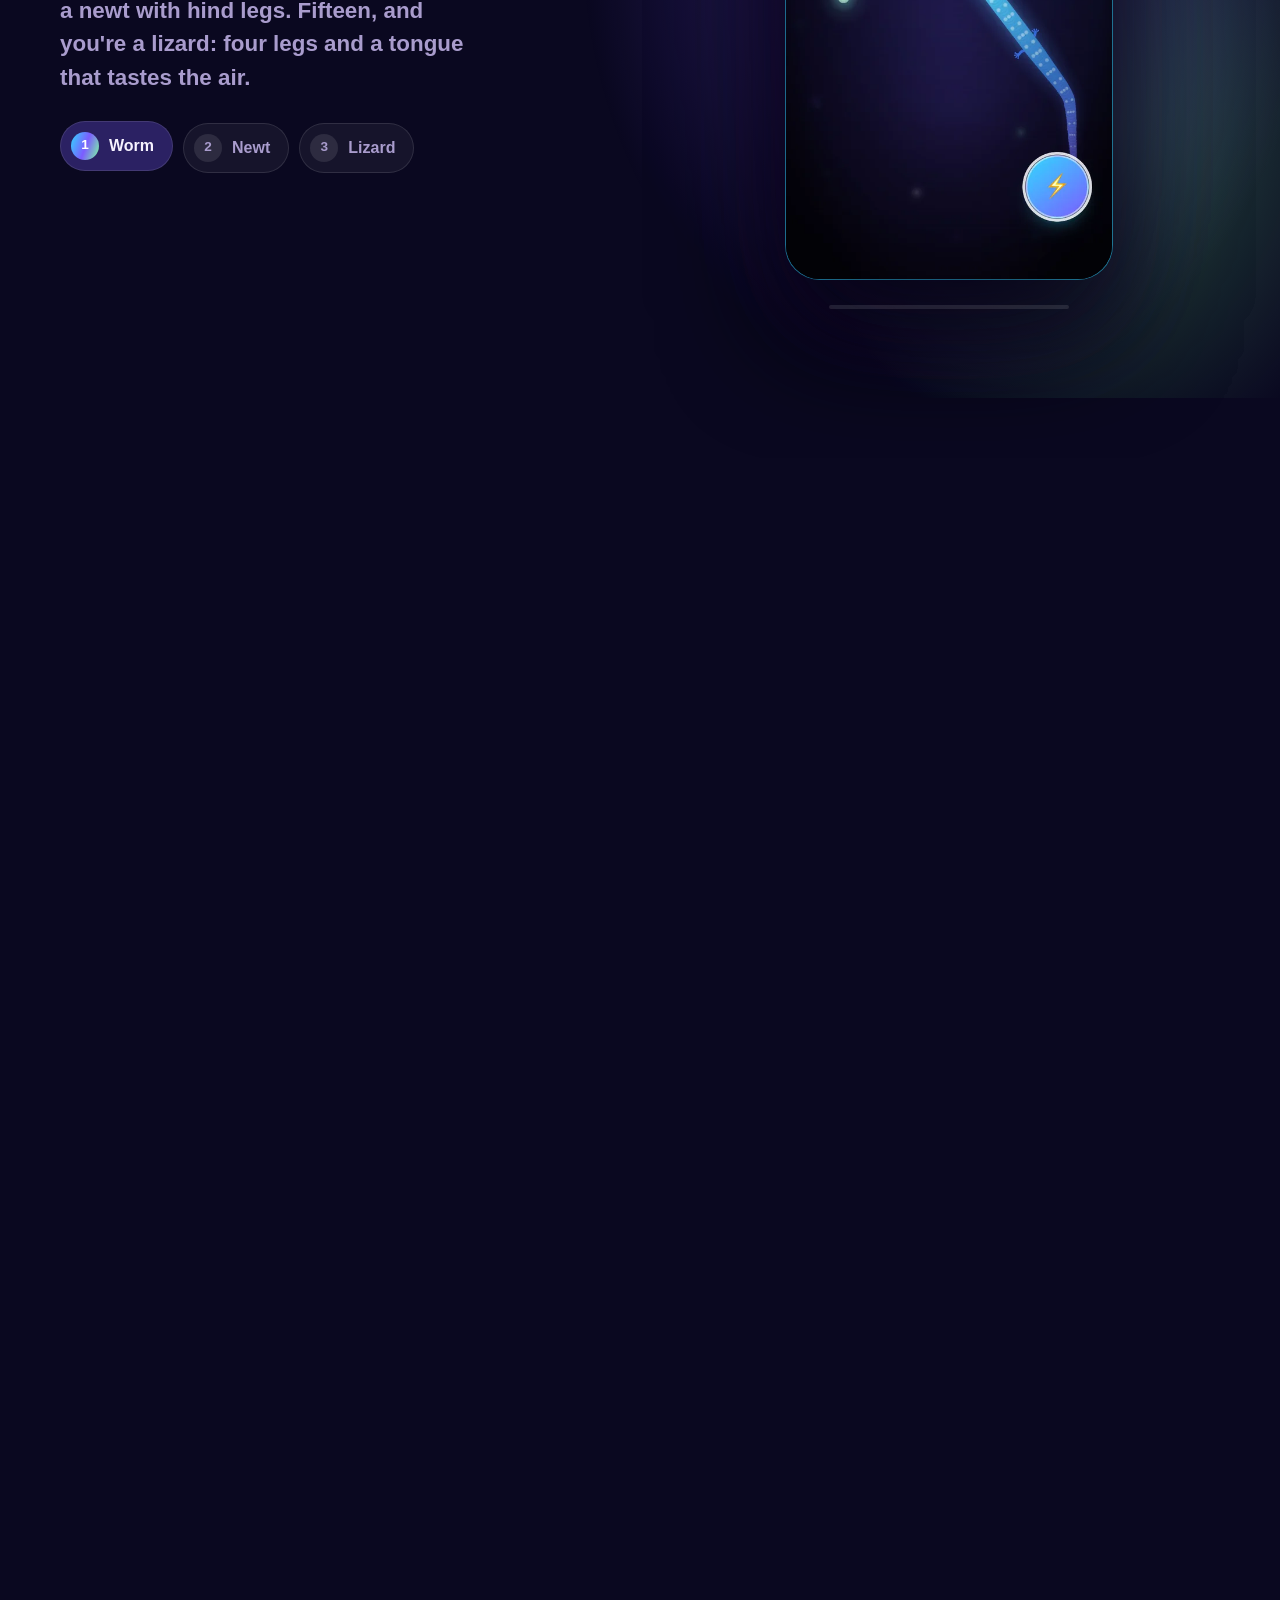
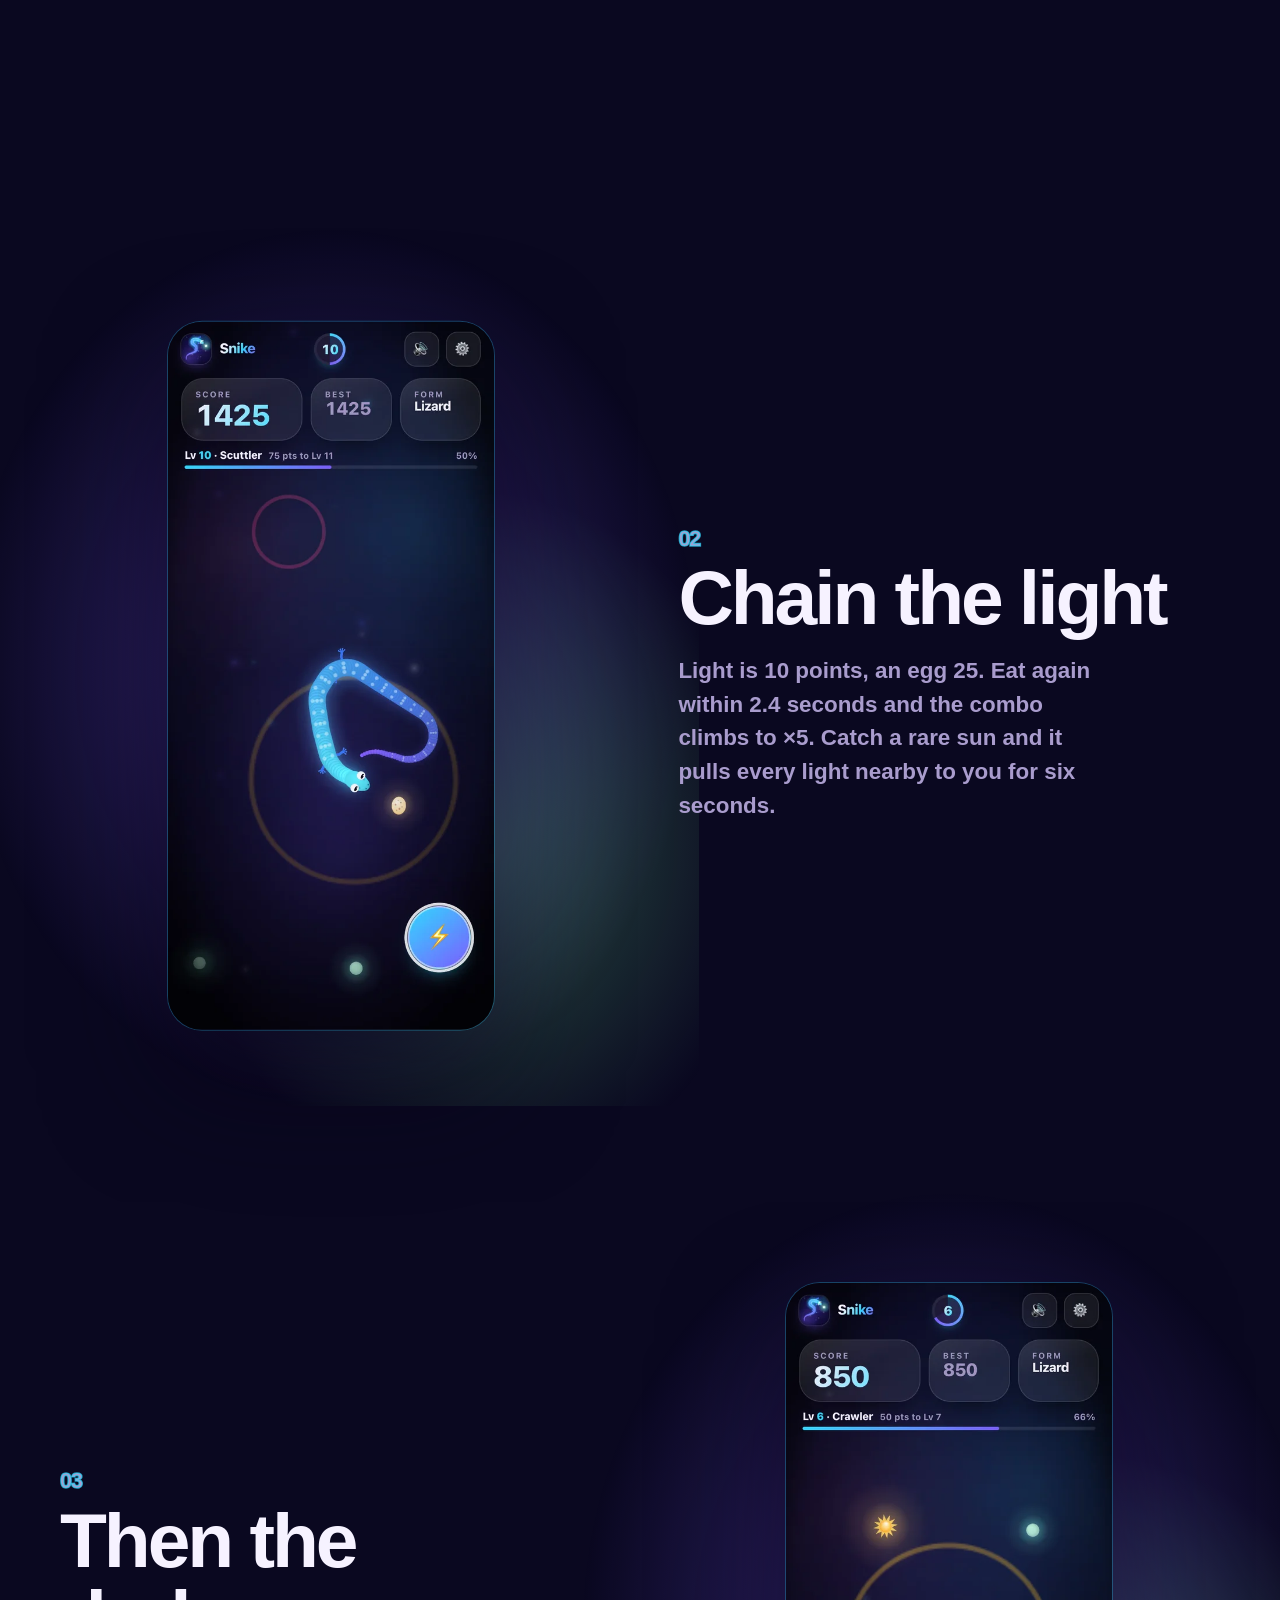
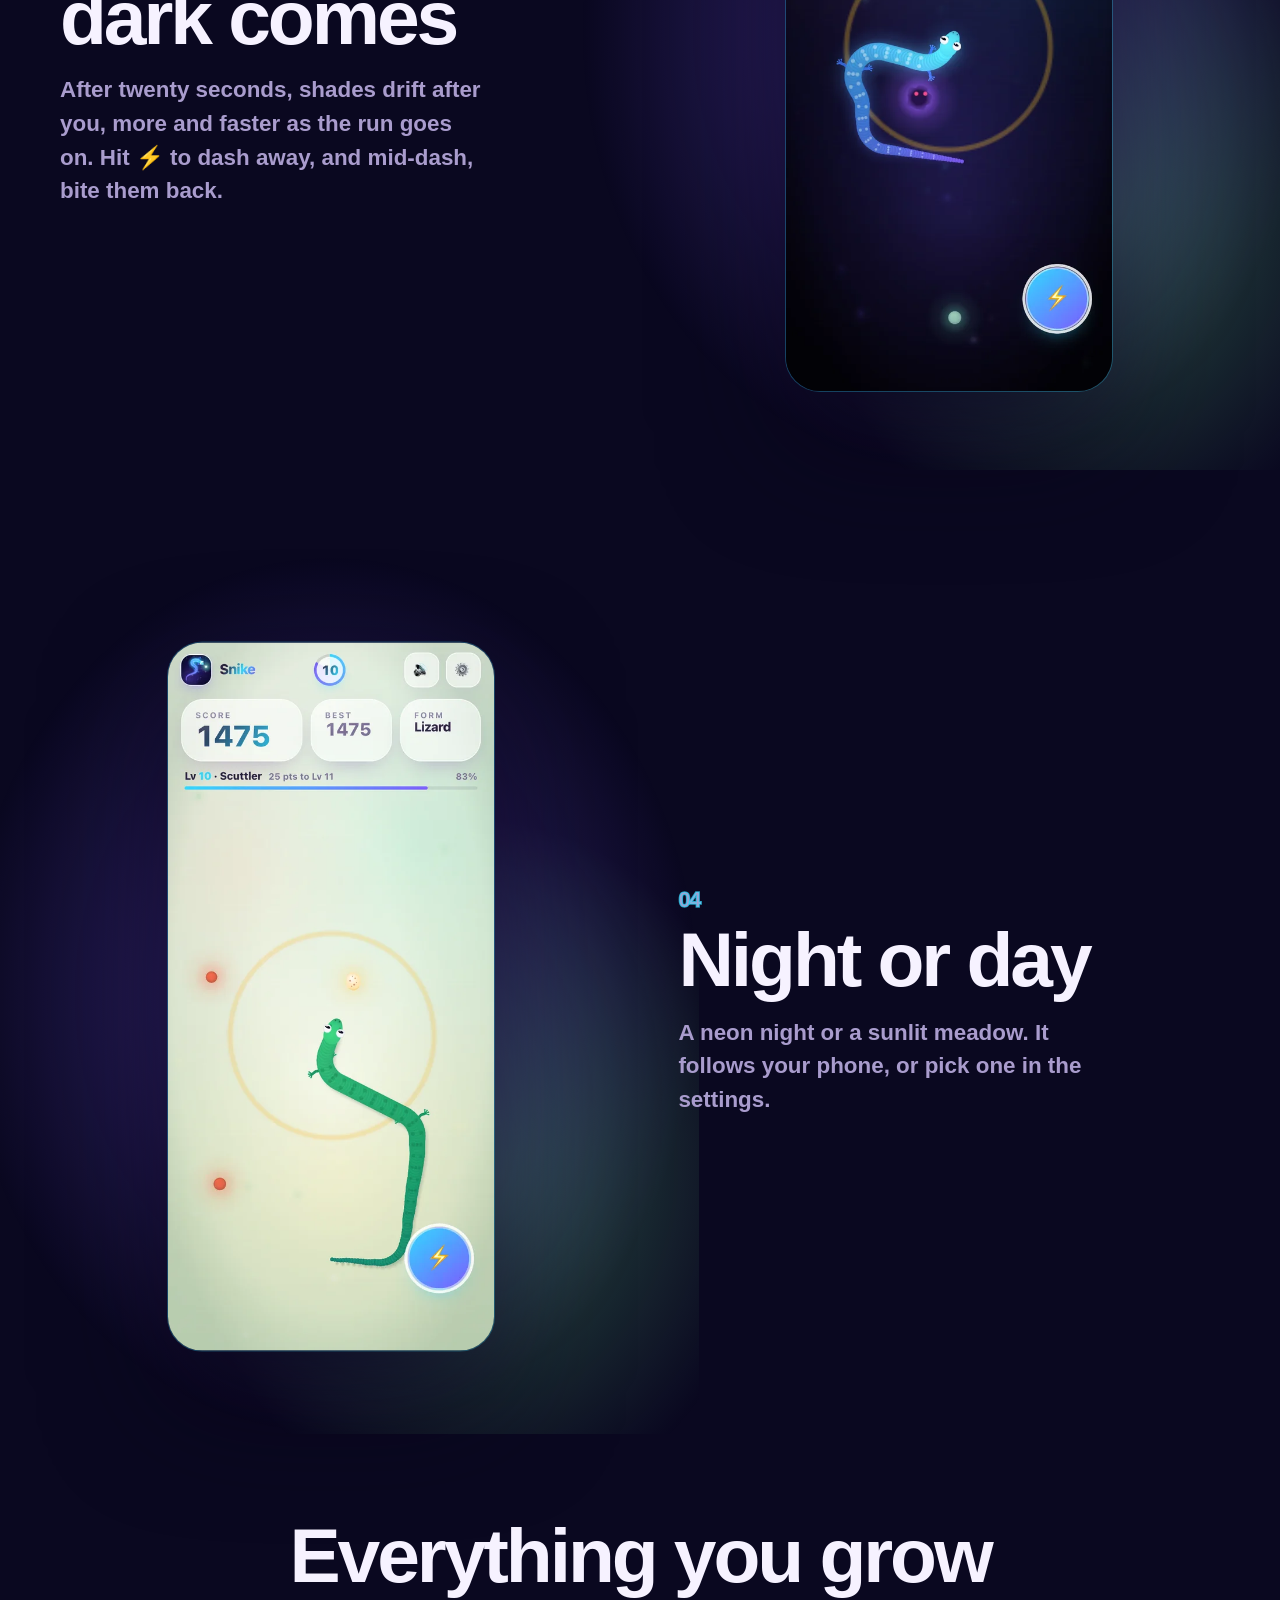
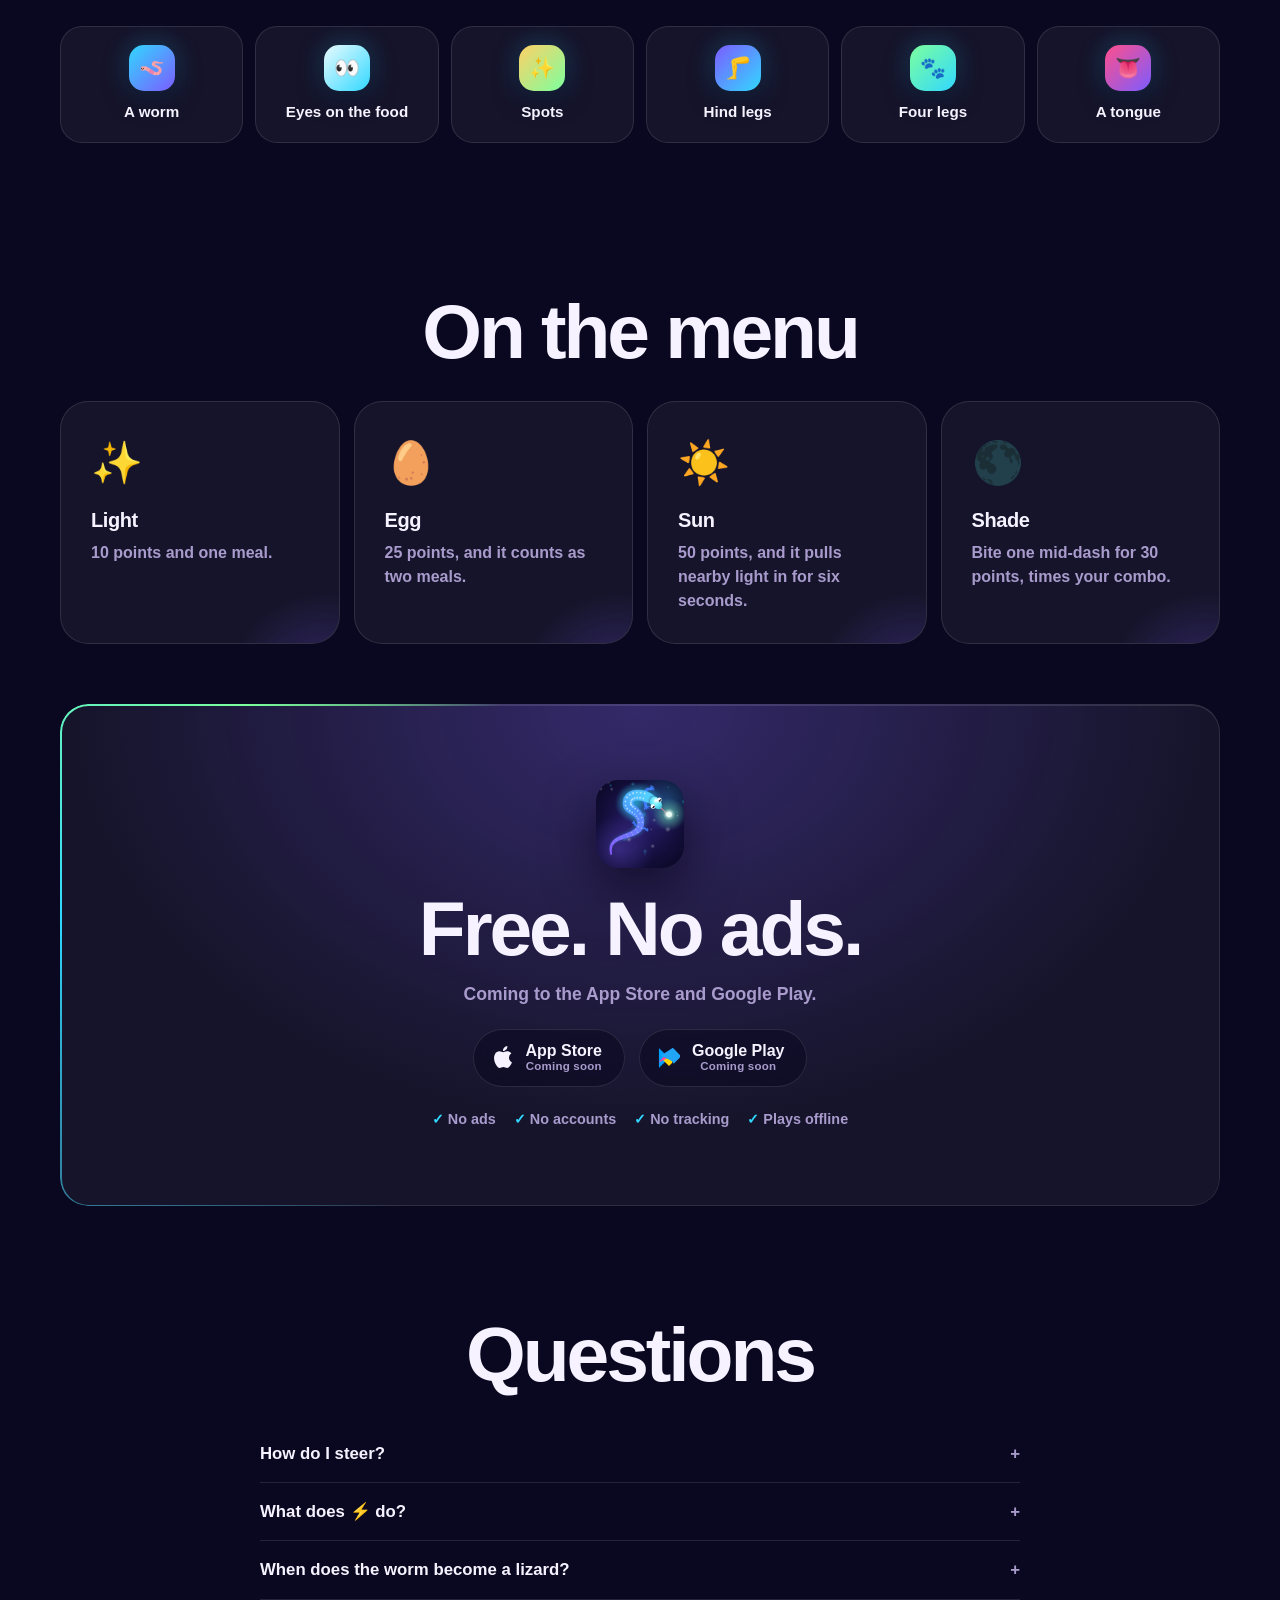
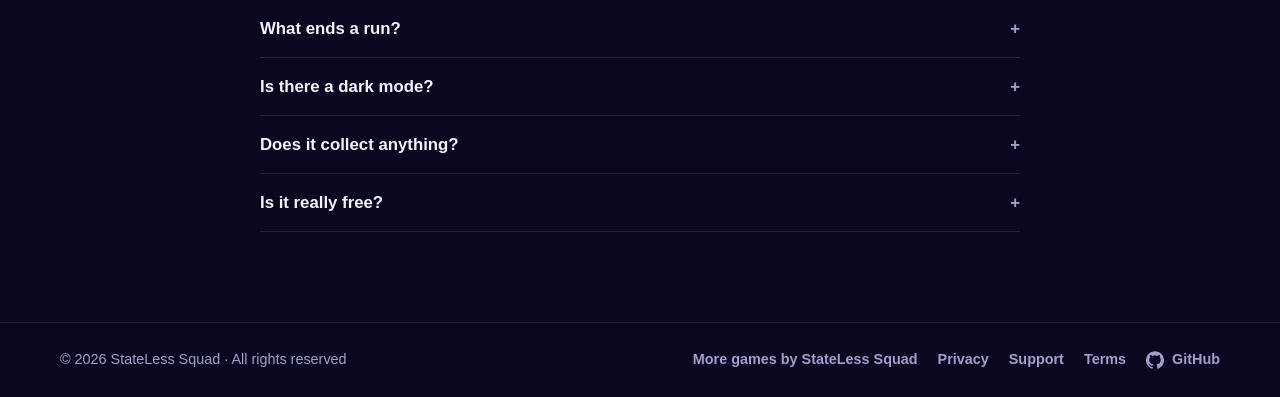
==== commit 27fc206a: "site: publish Snike" ====
--- a/index.html
+++ b/index.html
@@ -160,7 +160,7 @@
   </section></main>
   <footer>
     <div class="wrap">
-      <span>&copy; 2026 StateLess Squad</span>
+      <span>&copy; 2026 StateLess Squad · All rights reserved</span>
       <nav aria-label="Legal">
         <a href="https://statelesssquad.github.io/stateless-squad-game-publisher-public/">More games by StateLess Squad</a>
         <a href="privacy/">Privacy</a>
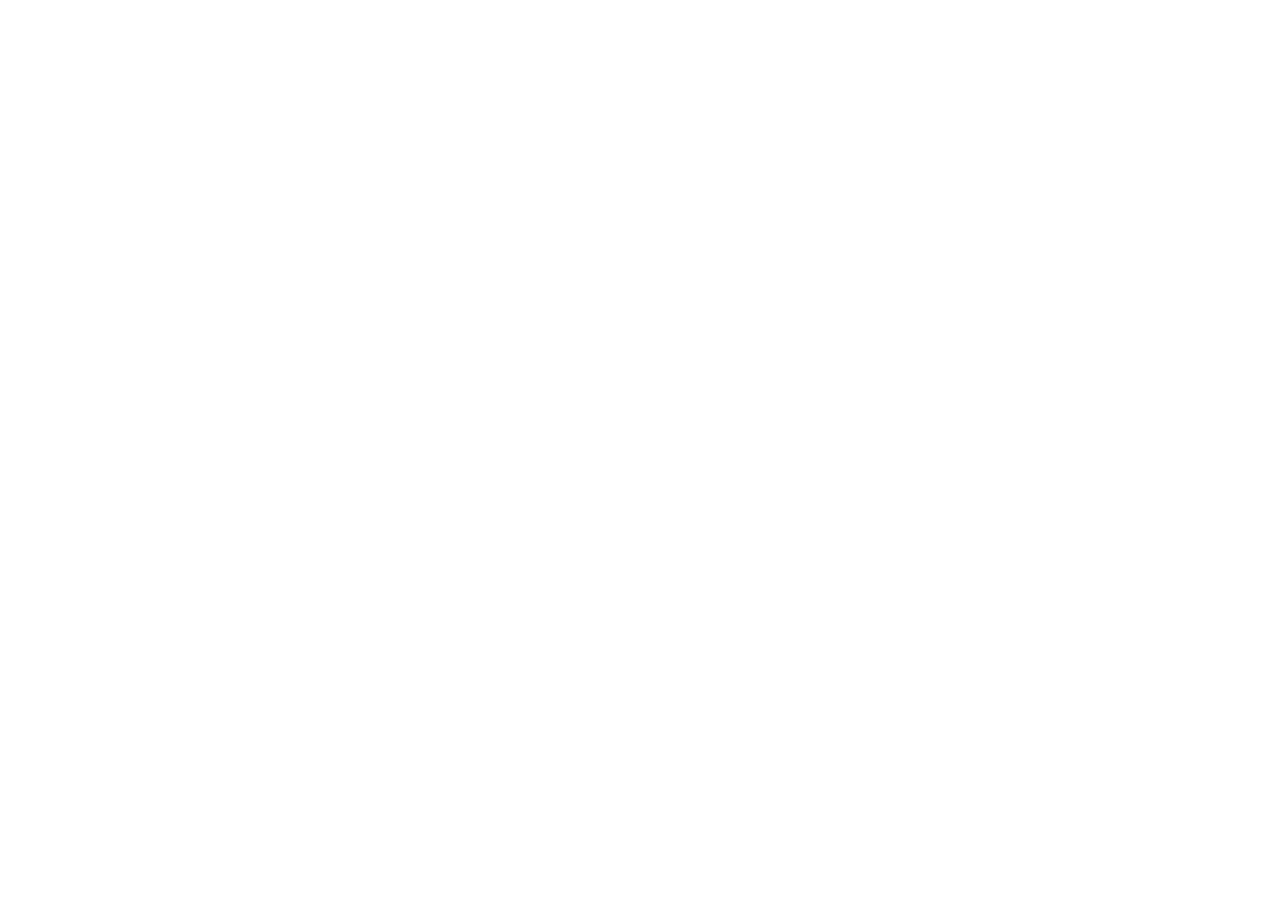
==== commit d5f0efa4: "Moved to https://www.statelesssquad.com/snike/" ====
--- a/index.html
+++ b/index.html
@@ -1,175 +1,13 @@
 <!doctype html>
-<html lang="en" data-theme="dark">
+<html lang="en">
 <head>
-  <meta charset="utf-8">
-  <meta name="viewport" content="width=device-width, initial-scale=1, viewport-fit=cover">
-  <meta name="color-scheme" content="dark">
-  <title>Snike — Eat the light. Grow legs. Bite the dark.</title>
-  <meta name="description" content="A worm in the dark eats light and, meal by meal, sheds its skin into a lizard. Steer anywhere, chain combos, dash through the shades.">
-  <meta name="robots" content="index, follow, max-image-preview:large">
-  <meta name="keywords" content="snake game, worm game, lizard, arcade, one thumb, combo, offline game, no ads">
-  <link rel="canonical" href="https://statelesssquad.github.io/snike-public/">
-  <meta property="og:type" content="website">
-  <meta property="og:site_name" content="StateLess Squad">
-  <meta property="og:locale" content="en_US">
-  <meta property="og:title" content="Snike — Eat the light. Grow legs. Bite the dark.">
-  <meta property="og:description" content="A worm in the dark eats light and, meal by meal, sheds its skin into a lizard. Steer anywhere, chain combos, dash through the shades.">
-  <meta property="og:image" content="https://statelesssquad.github.io/snike-public/assets/og.png">
-  <meta property="og:image:width" content="1200">
-  <meta property="og:image:height" content="630">
-  <meta property="og:image:alt" content="Snike: Eat the light. Grow legs. Bite the dark.">
-  <meta property="og:url" content="https://statelesssquad.github.io/snike-public/">
-  <meta name="twitter:card" content="summary_large_image">
-  <meta name="twitter:title" content="Snike — Eat the light. Grow legs. Bite the dark.">
-  <meta name="twitter:description" content="A worm in the dark eats light and, meal by meal, sheds its skin into a lizard. Steer anywhere, chain combos, dash through the shades.">
-  <meta name="twitter:image" content="https://statelesssquad.github.io/snike-public/assets/og.png">
-  <meta name="twitter:image:alt" content="Snike: Eat the light. Grow legs. Bite the dark.">
-  <meta name="theme-color" content="#0a0820">
-  <meta name="apple-mobile-web-app-title" content="Snike">
-  <link rel="manifest" href="manifest.webmanifest">
-  <link rel="icon" href="assets/favicon.png">
-  <link rel="apple-touch-icon" href="assets/icon.png">
-  
-  <link rel="stylesheet" href="assets/style.css">
-  <script type="application/ld+json">{"@context":"https://schema.org","@graph":[{"@type":"Organization","@id":"https://statelesssquad.github.io/stateless-squad-game-publisher-public/#org","name":"StateLess Squad","url":"https://statelesssquad.github.io/stateless-squad-game-publisher-public/"},{"@type":"VideoGame","@id":"https://statelesssquad.github.io/snike-public/#game","name":"Snike","description":"A worm in the dark eats light and, meal by meal, sheds its skin into a lizard. Steer anywhere, chain combos, dash through the shades. No ads, no accounts, plays offline.","url":"https://statelesssquad.github.io/snike-public/","image":"https://statelesssquad.github.io/snike-public/assets/og.png","screenshot":["https://statelesssquad.github.io/snike-public/assets/shots/hero.webp","https://statelesssquad.github.io/snike-public/assets/shots/worm.webp","https://statelesssquad.github.io/snike-public/assets/shots/legs.webp","https://statelesssquad.github.io/snike-public/assets/shots/lizard.webp","https://statelesssquad.github.io/snike-public/assets/shots/egg.webp","https://statelesssquad.github.io/snike-public/assets/shots/dark.webp","https://statelesssquad.github.io/snike-public/assets/shots/day.webp"],"genre":"Arcade","keywords":"snake game, worm game, lizard, arcade, one thumb, combo, offline game, no ads","inLanguage":"en","gamePlatform":["iOS","Android","Web browser"],"operatingSystem":"iOS, Android, Web","applicationCategory":"GameApplication","isAccessibleForFree":true,"author":{"@id":"https://statelesssquad.github.io/stateless-squad-game-publisher-public/#org"},"publisher":{"@id":"https://statelesssquad.github.io/stateless-squad-game-publisher-public/#org"},"offers":{"@type":"Offer","price":"0","priceCurrency":"USD"},"trailer":{"@type":"VideoObject","name":"Snike gameplay","description":"Eat the light. Grow legs. Bite the dark.","thumbnailUrl":"https://statelesssquad.github.io/snike-public/assets/shots/hero.webp","contentUrl":"https://statelesssquad.github.io/snike-public/assets/demo.mp4","uploadDate":"2026-10-23"}},{"@type":"BreadcrumbList","itemListElement":[{"@type":"ListItem","position":1,"name":"StateLess Squad","item":"https://statelesssquad.github.io/stateless-squad-game-publisher-public/"},{"@type":"ListItem","position":2,"name":"Snike","item":"https://statelesssquad.github.io/snike-public/"}]},{"@type":"FAQPage","mainEntity":[{"@type":"Question","name":"How do I steer?","acceptedAnswer":{"@type":"Answer","text":"Drag anywhere: a stick appears under your thumb and the head turns toward it. On a keyboard, use the arrow keys or WASD."}},{"@type":"Question","name":"What does ⚡ do?","acceptedAnswer":{"@type":"Answer","text":"A dash: a burst of speed that recharges in about two seconds. Space does it on a keyboard. Mid-dash, your head bites shades."}},{"@type":"Question","name":"When does the worm become a lizard?","acceptedAnswer":{"@type":"Answer","text":"After six meals it sheds into a newt with hind legs. After fifteen it's a lizard, with four legs and a tongue. An egg counts as two meals."}},{"@type":"Question","name":"What ends a run?","acceptedAnswer":{"@type":"Answer","text":"A wall, your own body, or a shade. There's one life per run, and the game over screen says which it was."}},{"@type":"Question","name":"Is there a dark mode?","acceptedAnswer":{"@type":"Answer","text":"It follows your phone: a neon night or a sunlit meadow. You can also choose Light or Dark in the settings."}},{"@type":"Question","name":"Does it collect anything?","acceptedAnswer":{"@type":"Answer","text":"No. Your best score, runs, longest lizard and shades bitten stay on your device, and nothing is sent anywhere. It plays offline."}},{"@type":"Question","name":"Is it really free?","acceptedAnswer":{"@type":"Answer","text":"Yes. No ads, no in-app purchases and no account to make."}}]}]}</script>
+<meta charset="utf-8">
+<title>Snike has moved</title>
+<link rel="canonical" href="https://www.statelesssquad.com/snike/">
+<meta http-equiv="refresh" content="0; url=https://www.statelesssquad.com/snike/">
+<script>location.replace("https://www.statelesssquad.com/snike/" + location.hash)</script>
 </head>
-<body class="immersive">
-  <svg width="0" height="0" style="position:absolute" aria-hidden="true" focusable="false">
-<symbol id="mark-apple" viewBox="0 0 24 24"><path fill="currentColor" d="M12.152 6.896c-.948 0-2.415-1.078-3.96-1.04-2.04.027-3.91 1.183-4.961 3.014-2.117 3.675-.546 9.103 1.519 12.09 1.013 1.454 2.208 3.09 3.792 3.039 1.52-.065 2.09-.987 3.935-.987 1.831 0 2.35.987 3.96.948 1.637-.026 2.676-1.48 3.676-2.948 1.156-1.688 1.636-3.325 1.662-3.415-.039-.013-3.182-1.221-3.22-4.857-.026-3.04 2.48-4.494 2.597-4.559-1.429-2.09-3.623-2.324-4.39-2.376-2-.156-3.675 1.09-4.61 1.09zM15.53 3.83c.843-1.012 1.4-2.427 1.245-3.83-1.207.052-2.662.805-3.532 1.818-.78.896-1.454 2.338-1.273 3.714 1.338.104 2.715-.688 3.559-1.701"/></symbol>
-<symbol id="mark-play" viewBox="0 0 24 24"><path fill="#00A0FF" d="M1.1 1.4C1 1.7 1 2.1 1 2.6v18.8c0 .5 0 .9.1 1.2l.1.1L12 12l.1-.1L1.2 1.3l-.1.1z"/><path fill="#FFD400" d="M15.1 8.4l-3.1-3.1-.1.1L4.3 13l.1.1 7.6 7.6 3.1-3.1c.8-.8.8-2 0-2.8l-3-2.7z"/><path fill="#F342A9" d="M15.1 8.4L12 5.3 1.1 16.2c.2.2.4.3.7.5l11.2-6.3 2.1-2z"/><path fill="#20A5F7" d="M15.1 15.2L3.9 9.9c-.3-.2-.5-.3-.7-.5L15 1.6c.9-.8 1.6-.5 2 .1l6.9 6.9c.8.8.8 2 0 2.8l-6.8 6.8z"/></symbol>
-<symbol id="mark-web" viewBox="0 0 24 24"><path fill="currentColor" d="M12 2a10 10 0 1 0 0 20 10 10 0 0 0 0-20Zm6.9 6h-3a15.7 15.7 0 0 0-1.4-3.6A8 8 0 0 1 18.9 8ZM12 4.1c.8 1.1 1.5 2.4 1.9 3.9h-3.8c.4-1.5 1.1-2.8 1.9-3.9ZM4.3 14a8.2 8.2 0 0 1 0-4h3.4a16.5 16.5 0 0 0 0 4H4.3Zm.8 2h3a15.7 15.7 0 0 0 1.4 3.6A8 8 0 0 1 5.1 16Zm3-8h-3a8 8 0 0 1 4.4-3.6A15.7 15.7 0 0 0 8.1 8ZM12 19.9c-.8-1.1-1.5-2.4-1.9-3.9h3.8c-.4 1.5-1.1 2.8-1.9 3.9Zm2.3-5.9H9.7a14.7 14.7 0 0 1 0-4h4.6a14.7 14.7 0 0 1 0 4Zm.3 5.6a15.7 15.7 0 0 0 1.4-3.6h3a8 8 0 0 1-4.4 3.6Zm1.7-5.6a16.5 16.5 0 0 0 0-4h3.4a8.2 8.2 0 0 1 0 4h-3.4Z"/></symbol>
-<symbol id="mark-github" viewBox="0 0 24 24"><path fill="currentColor" d="M12 .297c-6.63 0-12 5.373-12 12 0 5.303 3.438 9.8 8.205 11.385.6.113.82-.258.82-.577 0-.285-.01-1.04-.015-2.04-3.338.724-4.042-1.61-4.042-1.61C4.422 18.07 3.633 17.7 3.633 17.7c-1.087-.744.084-.729.084-.729 1.205.084 1.838 1.236 1.838 1.236 1.07 1.835 2.809 1.305 3.495.998.108-.776.417-1.305.76-1.605-2.665-.3-5.466-1.332-5.466-5.93 0-1.31.465-2.38 1.235-3.22-.135-.303-.54-1.523.105-3.176 0 0 1.005-.322 3.3 1.23.96-.267 1.98-.399 3-.405 1.02.006 2.04.138 3 .405 2.28-1.552 3.285-1.23 3.285-1.23.645 1.653.24 2.873.12 3.176.765.84 1.23 1.91 1.23 3.22 0 4.61-2.805 5.625-5.475 5.92.42.36.81 1.096.81 2.22 0 1.606-.015 2.896-.015 3.286 0 .315.21.69.825.57C20.565 22.092 24 17.592 24 12.297c0-6.627-5.373-12-12-12"/></symbol>
-</svg>
-  <div class="aurora" aria-hidden="true"></div>
-  <div class="grain" aria-hidden="true"></div>
-  <header class="nav">
-    <div class="wrap">
-      <a class="logo" href="./">
-        <img src="assets/icon.png" alt="" width="34" height="34">
-        Snike
-      </a>
-      <a class="btn btn-ghost" href="#get">Get the game</a>
-    </div>
-  </header>
-  <main id="top"><section class="hero-x">
-    <div class="hero-x-stage" aria-hidden="true">
-      <picture class="hero-x-poster">
-        <source media="(orientation: portrait)" srcset="assets/shots/hero.webp">
-        <img src="assets/shots/hero-wide.webp" alt="" width="1280" height="720" fetchpriority="high">
-      </picture>
-      <video class="hero-x-video" autoplay muted loop playsinline preload="none" tabindex="-1">
-            <source src="assets/demo-mobile.mp4" media="(orientation: portrait) and (max-width: 480px)" type="video/mp4">
-            <source src="assets/demo.mp4" media="(orientation: portrait)" type="video/mp4">
-            <source src="assets/demo-wide.mp4" type="video/mp4">
-          </video>
-      <canvas class="fx"></canvas>
-      <div class="hero-x-shade"></div>
-      <div class="hero-x-glow"></div>
-    </div>
-    <div class="wrap hero-x-copy">
-      <p class="eyebrow hero-x-in">Arcade · by StateLess Squad</p>
-      <h1 class="hero-x-in" style="--chars:5">Sni<span class="grad">ke</span></h1>
-      <p class="lede hero-x-in">Eat the light. Grow legs. Bite the dark.</p>
-      <div class="hero-x-in"><div class="stores">
-    <span class="store"><svg class="mark mark-apple" aria-hidden="true"><use href="#mark-apple"/></svg><span>App Store<small>Coming soon</small></span></span>
-    <span class="store"><svg class="mark" aria-hidden="true"><use href="#mark-play"/></svg><span>Google Play<small>Coming soon</small></span></span>
-    
-  </div></div>
-    </div>
-    <a class="scroll-cue" href="#more" aria-label="Scroll to see more"><span></span></a>
-  </section><section class="rules" aria-label="How to play">
-    <div class="wrap">
-      <div class="rule reveal"><span aria-hidden="true">🕹️</span> Steer</div><div class="rule reveal"><span aria-hidden="true">✨</span> Eat</div><div class="rule reveal"><span aria-hidden="true">🦎</span> Evolve</div>
-    </div>
-  </section><section class="evolve" id="more" style="--steps:3">
-        <div class="evolve-pin">
-          <div class="wrap">
-            <div class="feature-copy">
-      <p class="chapter-no" aria-hidden="true">01</p>
-      <h2>Worm. Newt. Lizard.</h2>
-      <p>Every meal of light makes you longer. Six meals and you shed your skin into a newt with hind legs. Fifteen, and you&#39;re a lizard: four legs and a tongue that tastes the air.</p>
-      <ol class="steps"><li class="on"><span>1</span>Worm</li><li><span>2</span>Newt</li><li><span>3</span>Lizard</li></ol>
-    </div>
-            <div class="evolve-art">
-              <img class="on" src="assets/shots/worm.webp" alt="Worm. Newt. Lizard.: Worm" width="560" height="1214" loading="lazy" decoding="async"><img src="assets/shots/legs.webp" alt="Worm. Newt. Lizard.: Newt" width="560" height="1214" loading="lazy" decoding="async"><img src="assets/shots/lizard.webp" alt="Worm. Newt. Lizard.: Lizard" width="560" height="1214" loading="lazy" decoding="async">
-              <div class="evolve-bar" aria-hidden="true"><i></i></div>
-            </div>
-          </div>
-        </div>
-      </section><section class="chapter chapter-flip">
-      <div class="wrap">
-        <div class="feature-copy reveal">
-      <p class="chapter-no" aria-hidden="true">02</p>
-      <h2>Chain the light</h2>
-      <p>Light is 10 points, an egg 25. Eat again within 2.4 seconds and the combo climbs to ×5. Catch a rare sun and it pulls every light nearby to you for six seconds.</p>
-      
-    </div>
-        <div class="chapter-art reveal"><img src="assets/shots/egg.webp" alt="Chain the light" width="560" height="1214" loading="lazy" decoding="async"></div>
-      </div>
-    </section><section class="chapter">
-      <div class="wrap">
-        <div class="feature-copy reveal">
-      <p class="chapter-no" aria-hidden="true">03</p>
-      <h2>Then the dark comes</h2>
-      <p>After twenty seconds, shades drift after you, more and faster as the run goes on. Hit ⚡ to dash away, and mid-dash, bite them back.</p>
-      
-    </div>
-        <div class="chapter-art reveal"><img src="assets/shots/dark.webp" alt="Then the dark comes" width="560" height="1214" loading="lazy" decoding="async"></div>
-      </div>
-    </section><section class="chapter chapter-flip">
-      <div class="wrap">
-        <div class="feature-copy reveal">
-      <p class="chapter-no" aria-hidden="true">04</p>
-      <h2>Night or day</h2>
-      <p>A neon night or a sunlit meadow. It follows your phone, or pick one in the settings.</p>
-      
-    </div>
-        <div class="chapter-art reveal"><img src="assets/shots/day.webp" alt="Night or day" width="560" height="1214" loading="lazy" decoding="async"></div>
-      </div>
-    </section><section class="worlds" aria-label="Everything you grow">
-    <div class="wrap">
-      <h2 class="section-title reveal">Everything you grow</h2>
-      <div class="shelf" style="--wide:6;--narrow:3">
-        <div class="world reveal"><span class="dot" style="background:linear-gradient(135deg,#31d8ff,#7c5cff)">🪱</span>A worm</div><div class="world reveal"><span class="dot" style="background:linear-gradient(135deg,#e9fbff,#31d8ff)">👀</span>Eyes on the food</div><div class="world reveal"><span class="dot" style="background:linear-gradient(135deg,#ffd166,#7cff9e)">✨</span>Spots</div><div class="world reveal"><span class="dot" style="background:linear-gradient(135deg,#7c5cff,#31d8ff)">🦵</span>Hind legs</div><div class="world reveal"><span class="dot" style="background:linear-gradient(135deg,#7cff9e,#31d8ff)">🐾</span>Four legs</div><div class="world reveal"><span class="dot" style="background:linear-gradient(135deg,#ff4f8b,#7c5cff)">👅</span>A tongue</div>
-      </div>
-    </div>
-  </section><section class="modes">
-    <div class="wrap">
-      <h2 class="section-title reveal">On the menu</h2>
-      <div class="mode-grid">
-        <div class="mode reveal"><span class="mode-icon" aria-hidden="true">✨</span><h3>Light</h3><p>10 points and one meal.</p></div><div class="mode reveal"><span class="mode-icon" aria-hidden="true">🥚</span><h3>Egg</h3><p>25 points, and it counts as two meals.</p></div><div class="mode reveal"><span class="mode-icon" aria-hidden="true">☀️</span><h3>Sun</h3><p>50 points, and it pulls nearby light in for six seconds.</p></div><div class="mode reveal"><span class="mode-icon" aria-hidden="true">🌑</span><h3>Shade</h3><p>Bite one mid-dash for 30 points, times your combo.</p></div>
-      </div>
-    </div>
-  </section><section id="get" class="get">
-    <div class="wrap reveal">
-      <img src="assets/icon.png" alt="" width="88" height="88">
-      <h2>Free. No ads.</h2>
-      <p class="get-line">Coming to the App Store and Google Play.</p>
-      <div class="stores">
-    <span class="store"><svg class="mark mark-apple" aria-hidden="true"><use href="#mark-apple"/></svg><span>App Store<small>Coming soon</small></span></span>
-    <span class="store"><svg class="mark" aria-hidden="true"><use href="#mark-play"/></svg><span>Google Play<small>Coming soon</small></span></span>
-    
-  </div>
-      <ul class="promises"><li>No ads</li><li>No accounts</li><li>No tracking</li><li>Plays offline</li></ul>
-    </div>
-  </section><section class="faq">
-    <div class="wrap">
-      <h2 class="section-title reveal">Questions</h2>
-      <details class="reveal"><summary>How do I steer?</summary><p>Drag anywhere: a stick appears under your thumb and the head turns toward it. On a keyboard, use the arrow keys or WASD.</p></details><details class="reveal"><summary>What does ⚡ do?</summary><p>A dash: a burst of speed that recharges in about two seconds. Space does it on a keyboard. Mid-dash, your head bites shades.</p></details><details class="reveal"><summary>When does the worm become a lizard?</summary><p>After six meals it sheds into a newt with hind legs. After fifteen it&#39;s a lizard, with four legs and a tongue. An egg counts as two meals.</p></details><details class="reveal"><summary>What ends a run?</summary><p>A wall, your own body, or a shade. There&#39;s one life per run, and the game over screen says which it was.</p></details><details class="reveal"><summary>Is there a dark mode?</summary><p>It follows your phone: a neon night or a sunlit meadow. You can also choose Light or Dark in the settings.</p></details><details class="reveal"><summary>Does it collect anything?</summary><p>No. Your best score, runs, longest lizard and shades bitten stay on your device, and nothing is sent anywhere. It plays offline.</p></details><details class="reveal"><summary>Is it really free?</summary><p>Yes. No ads, no in-app purchases and no account to make.</p></details>
-    </div>
-  </section></main>
-  <footer>
-    <div class="wrap">
-      <span>&copy; 2026 StateLess Squad · All rights reserved</span>
-      <nav aria-label="Legal">
-        <a href="https://statelesssquad.github.io/stateless-squad-game-publisher-public/">More games by StateLess Squad</a>
-        <a href="privacy/">Privacy</a>
-        <a href="support/">Support</a>
-        <a href="terms/">Terms</a>
-        <a href="https://github.com/StatelessSquad/snike-public"><svg class="mark" aria-hidden="true"><use href="#mark-github"/></svg>GitHub</a>
-      </nav>
-    </div>
-  </footer>
-  <script src="assets/app.js" defer></script>
+<body>
+<p>Snike has moved to <a href="https://www.statelesssquad.com/snike/">https://www.statelesssquad.com/snike/</a>.</p>
 </body>
 </html>
